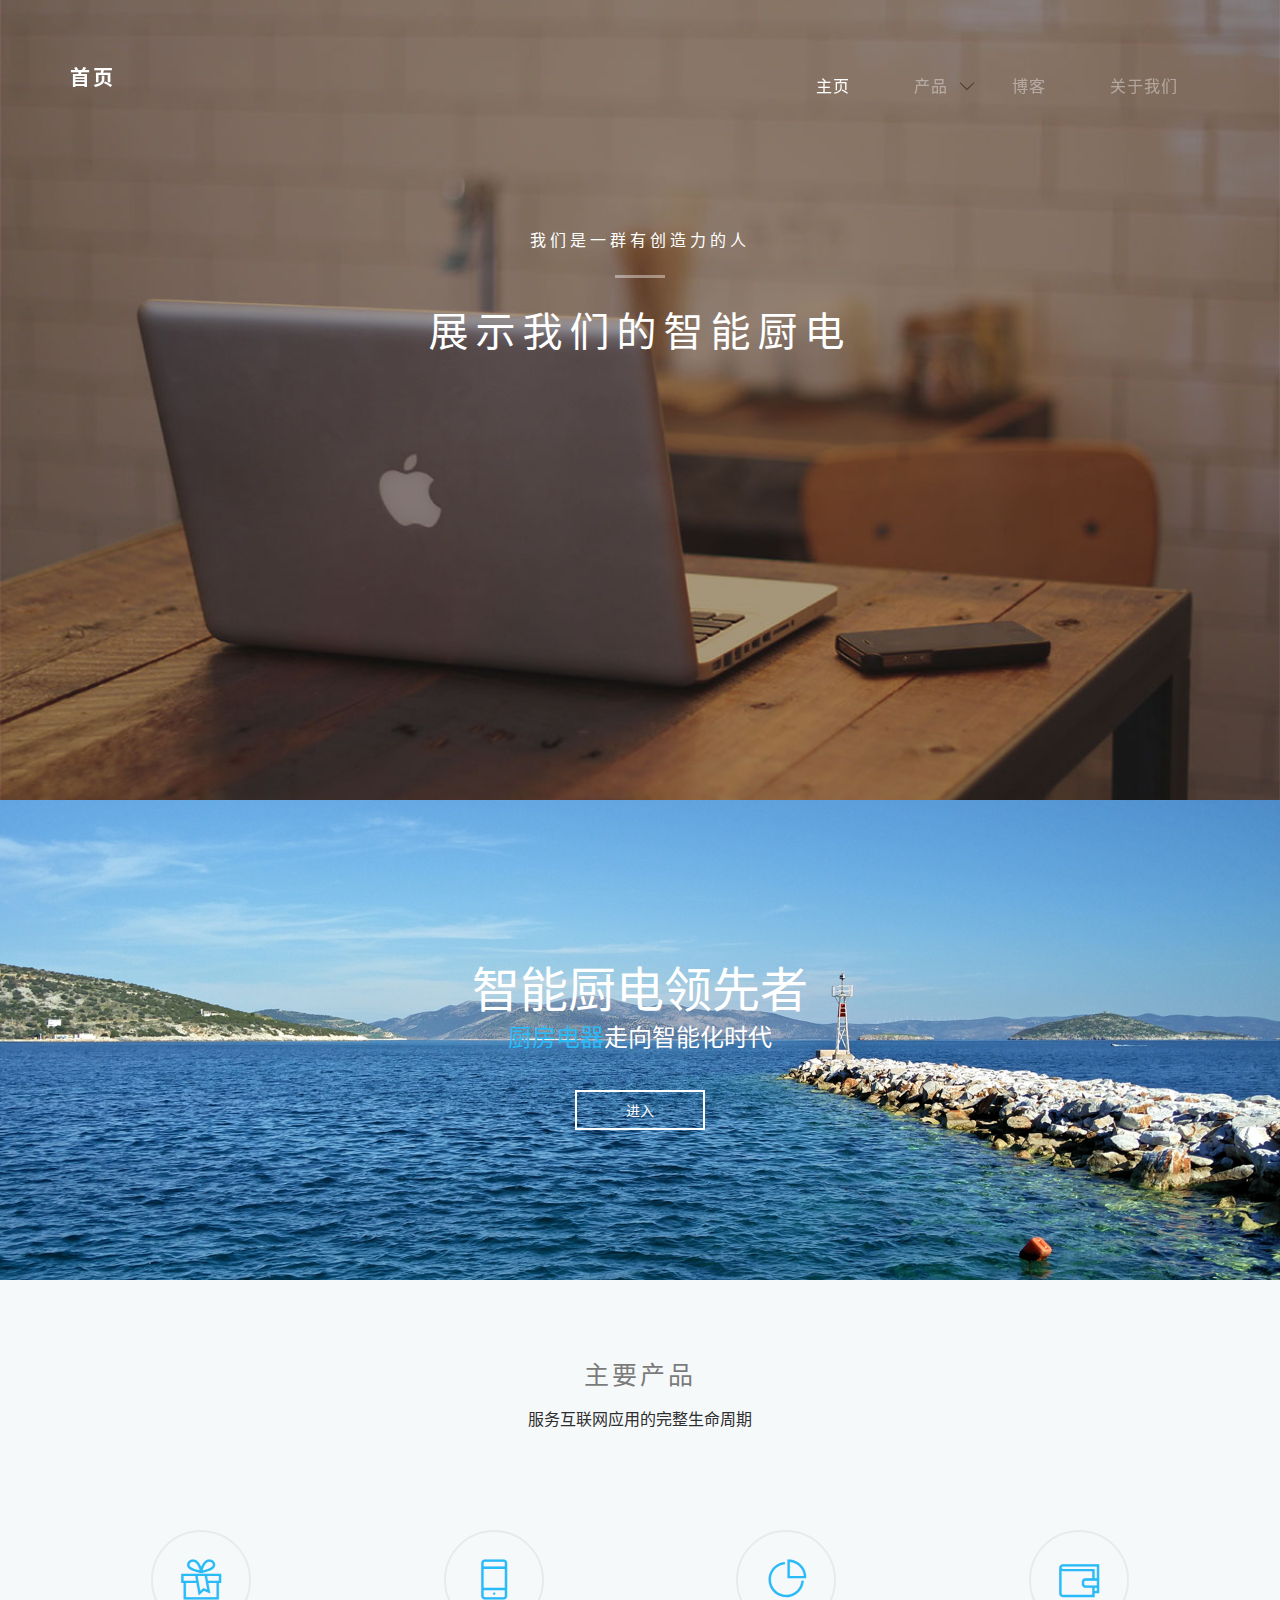
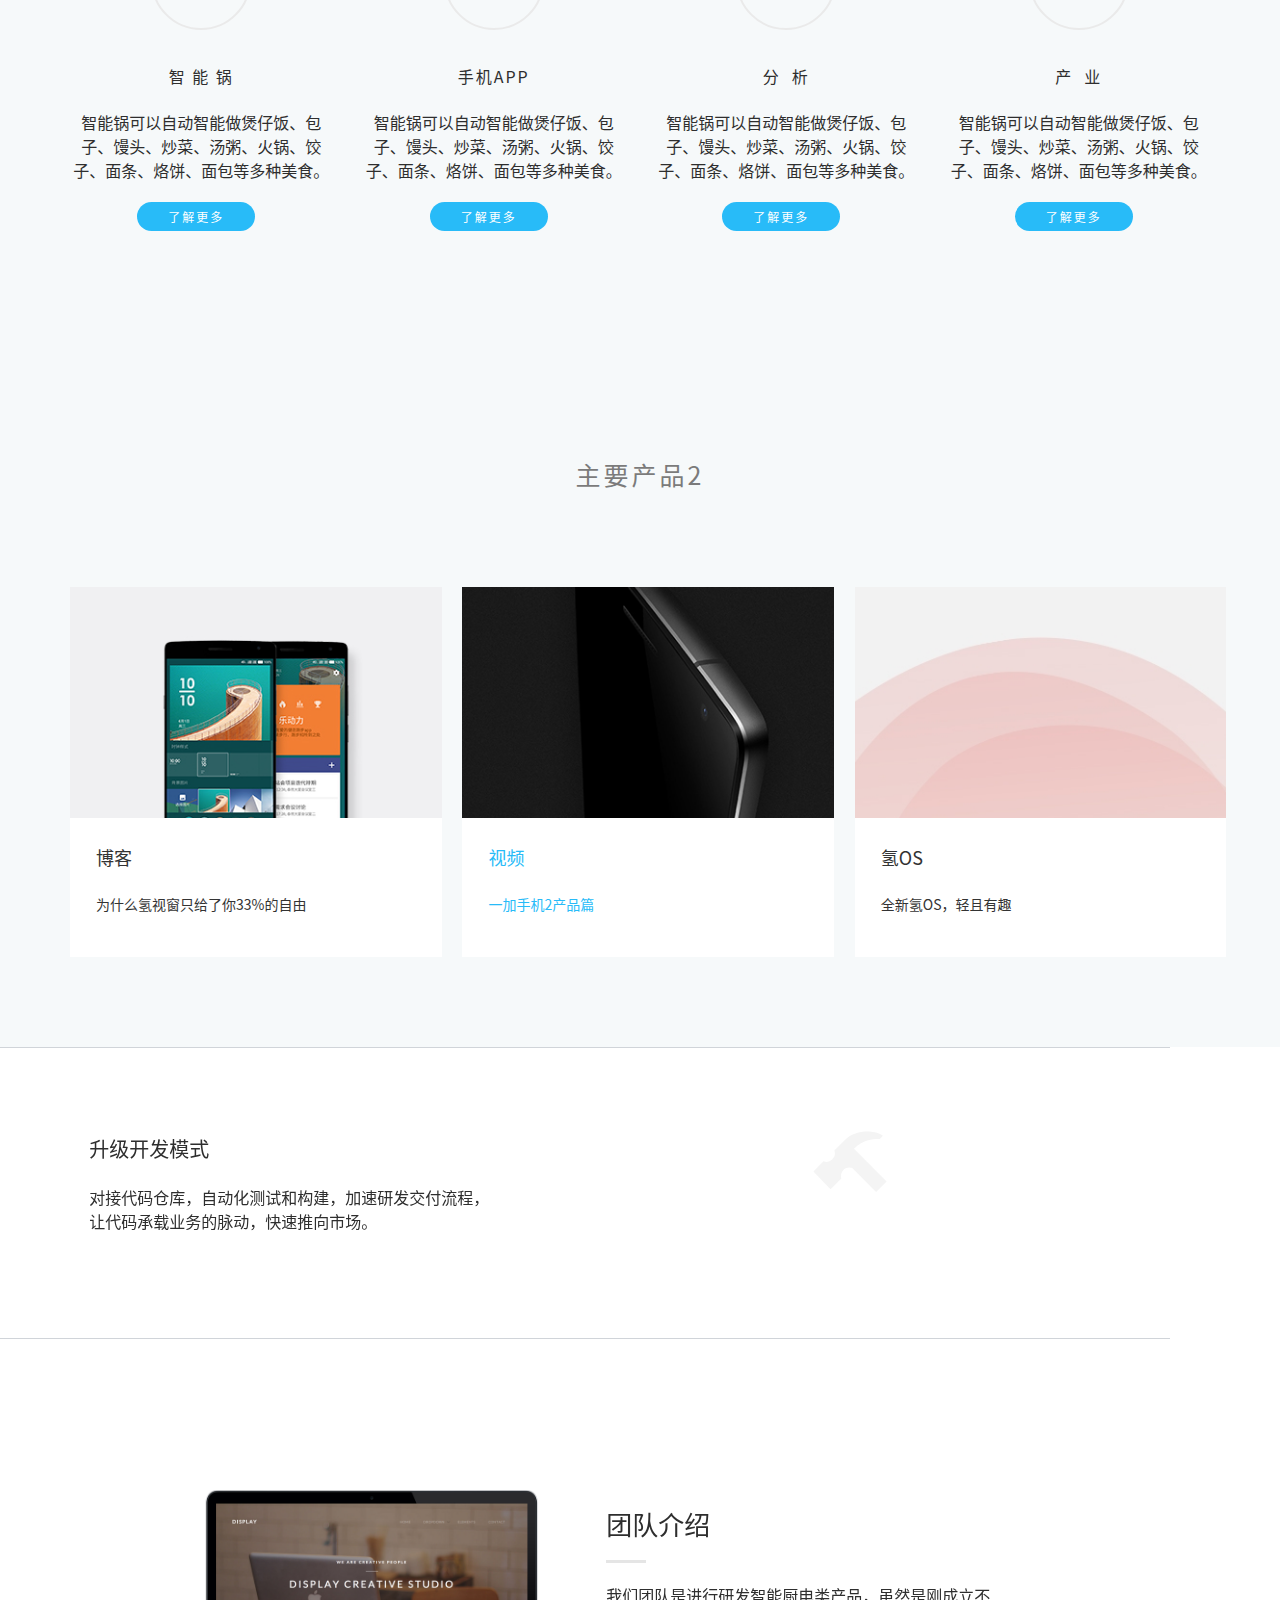
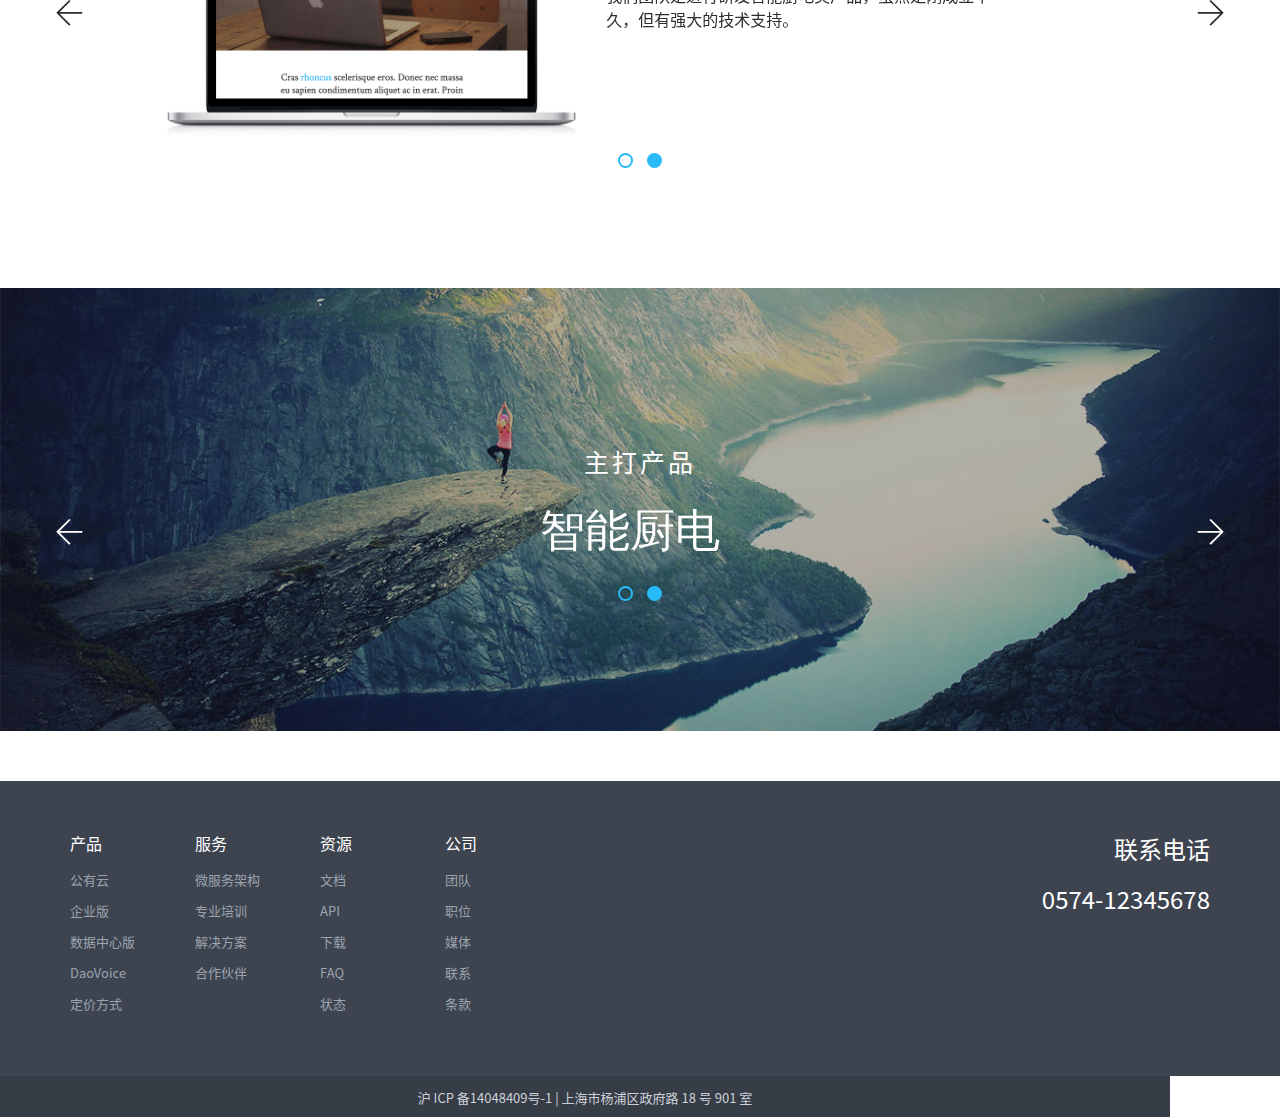
==== index.html @ 8dba7cd0 "add" ====
<!DOCTYPE html>
<!--[if lt IE 7]>      <html class="no-js lt-ie9 lt-ie8 lt-ie7"> <![endif]-->
<!--[if IE 7]>         <html class="no-js lt-ie9 lt-ie8"> <![endif]-->
<!--[if IE 8]>         <html class="no-js lt-ie9"> <![endif]-->
<!--[if gt IE 8]><!--> <html class="no-js"> <!--<![endif]-->
	<head>
	<meta charset="utf-8">
	<meta http-equiv="X-UA-Compatible" content="IE=edge">
	<title>爱妻智能科技</title>
	<meta name="viewport" content="width=device-width, initial-scale=1">
	<meta name="description" content="Free HTML5 Template by FREEHTML5.CO" />
  	<meta name="keywords" content="free html5, free template, free bootstrap, html5, css3, mobile first, responsive" />
  	<meta name="author" content="FREEHTML5.CO" />

  	<!-- Facebook and Twitter integration -->
	<meta property="og:title" content=""/>
	<meta property="og:image" content=""/>
	<meta property="og:url" content=""/>
	<meta property="og:site_name" content=""/>
	<meta property="og:description" content=""/>
	<meta name="twitter:title" content="" />
	<meta name="twitter:image" content="" />
	<meta name="twitter:url" content="" />
	<meta name="twitter:card" content="" />

  	<!-- Place favicon.ico and apple-touch-icon.png in the root directory -->
  	<link rel="shortcut icon" href="favicon.ico">

  	<!-- Google Webfont -->
	<link href='http://fonts.useso.com/css?family=Lato:300,400|Crimson+Text' rel='stylesheet' type='text/css'>
	<!-- Themify Icons -->
	<link rel="stylesheet" href="css/themify-icons.css">
	<!-- Bootstrap -->
	<link rel="stylesheet" href="css/bootstrap.css">
	<!-- Owl Carousel -->
	<link rel="stylesheet" href="css/owl.carousel.min.css">
	<link rel="stylesheet" href="css/owl.theme.default.min.css">
	<!-- Magnific Popup -->
	<link rel="stylesheet" href="css/magnific-popup.css">
	<!-- Superfish -->
	<link rel="stylesheet" href="css/superfish.css">
	<!-- Easy Responsive Tabs -->
	<link rel="stylesheet" href="css/easy-responsive-tabs.css">
	<!-- Theme Style -->
	<link rel="stylesheet" href="css/style.css">
	<!-- add by yxj -->
	<link rel="stylesheet" href="css/main.css">
	<!-- add by yxj -->
	<link rel="stylesheet" href="css/count.css">
	<!-- FOR IE9 below -->
	<!--[if lt IE 9]>
	<script src="js/modernizr-2.6.2.min.js"></script>
	<script src="js/respond.min.js"></script>
	<![endif]-->

	</head>
	<body>

			<!-- START #fh5co-header -->
			<header id="fh5co-header-section" role="header" class="" >
				<div class="container">

					<!-- START #fh5co-logo -->
					<h1 id="fh5co-logo" class="pull-left"><a href="index.html">首页</a></h1>

					<!-- START #fh5co-menu-wrap -->
					<nav id="fh5co-menu-wrap" role="navigation">
						<ul class="sf-menu" id="fh5co-primary-menu">
							<li class="active">
								<a href="index.html">主页</a>
							</li>
							<li>
								<a href="#" class="fh5co-sub-ddown">产品</a>
								 <ul class="fh5co-sub-menu">
								 	<li><a href="left-sidebar.html">智能锅-1</a></li>
								 	<li><a href="right-sidebar.html">智能锅-2</a></li>
									<li><a href="#">智能锅-3</a></li>
									<li>
										<a href="#" class="fh5co-sub-ddown">智能锅-4</a>
										<ul class="fh5co-sub-menu">
											<li><a href="#">智能锅-4-1</a></li>
											<li><a href="#">智能锅-4-2</a></li>
											<li><a href="#">智能锅-4-3</a></li>
											<li><a href="#">智能锅-4-4</a></li>
										</ul>
									</li>
									<li><a href="#">智能锅-5</a></li>
								</ul>
							</li>
							<li><a href="http:localhost/wordpress4">博客</a></li>
							<li><a href="contact.html">关于我们</a></li>
						</ul>
					</nav>

				</div>
			</header>

			<!-- START #fh5co-hero -->
			<aside id="fh5co-hero" style="background-image: url(images/hero4.jpg);">

				<div class="container">
					<div class="row">
						<div class="col-md-8 col-md-offset-2">
							<div class="fh5co-hero-wrap">
								<div class="fh5co-hero-intro" style="opacity: 1;">
										<h2>我们是一群有创造力的人<span></span></h2>
										<h1>展示我们的智能厨电</h1>
								</div>
							</div>
						</div>
					</div>
				</div>
			</aside>
	<div id="fh5co-main">
           <!-- <div class="copyrights">Collect from <a href="http://www.cssmoban.com/" >手机网站模板</a></div> -->
					 <div id="op-content">
					 <section  class="odop">
						 	<div class="img-box">
									<img style="width:100%;" src="images/yiriyitu-large.jpg">
										<div class="odop-text container row" style="color:#fff">
												<div class="h3 ">智能厨电领先者</div>
													<div class="" >
													<div class="h4"><a href="#"> 厨房电器</a>走向智能化时代</div>
											</div>
														<button class="opod-btn" onclick=" _opq.push(['trackEvent','op_index6','挑战一加签约摄影师']); location.href='#'" track-key="09485b01ebb9bf04208b70fcad1bf963" et-attached="1">进入</button>
										</div>
									</div>
							</section>
							</div>
		<!--	<div class="fh5co-spacer fh5co-spacer-lg "></div>-->




				<section id="fh5co-feature">
					<div class="container">
						<!-- FEATURE -->
						<div class="row fh5co-feature-2">

							<h2 class="fh5co-uppercase-heading-sm text-center">主要产品</h2>
							<p class="section-sub-heading text-center">服务互联网应用的完整生命周期</p>
							<div class="fh5co-spacer fh5co-spacer-md"></div>


							<div class="col-md-3 col-sm-6 fh5co-feature-item">
								<span class="fh5co-feature-icon fh5co-circle"><i class="ti-gift"></i></span>
								<h3 class="text-center fh5co-feature-title h4 text-uppercase">智 能 锅</h3>
								<p class="text-center fh5co-feature-description">智能锅可以自动智能做煲仔饭、包子、馒头、炒菜、汤粥、火锅、饺子、面条、烙饼、面包等多种美食。	 </p>
								<p class="text-center"><a href="#" class="btn btn-primary btn-sm">了解更多</a></p>
							</div>
							<div class="col-md-3 col-sm-6 fh5co-feature-item">
								<span class="fh5co-feature-icon fh5co-circle"><i class="ti-mobile"></i></span>
								<h3 class="text-center fh5co-feature-title h4 text-uppercase">手机APP</h3>
								<p class="text-center fh5co-feature-description">智能锅可以自动智能做煲仔饭、包子、馒头、炒菜、汤粥、火锅、饺子、面条、烙饼、面包等多种美食。</p>
								<p class="text-center"><a href="#" class="btn btn-primary btn-sm">了解更多</a></p>
							</div>

							<div class="clearfix visible-sm-block"></div>

							<div class="col-md-3 col-sm-6 fh5co-feature-item">
								<span class="fh5co-feature-icon fh5co-circle"><i class="ti-pie-chart"></i></span>
								<h3 class="text-center fh5co-feature-title h4 text-uppercase">分&nbsp&nbsp析</h3>
								<p class="text-center fh5co-feature-description">智能锅可以自动智能做煲仔饭、包子、馒头、炒菜、汤粥、火锅、饺子、面条、烙饼、面包等多种美食。</p>
								<p class="text-center"><a href="#" class="btn btn-primary btn-sm">了解更多</a></p>
							</div>
							<div class="col-md-3 col-sm-6 fh5co-feature-item">
								<span class="fh5co-feature-icon fh5co-circle"><i class="ti-wallet"></i></span>
								<h3 class="text-center fh5co-feature-title h4 text-uppercase">产&nbsp&nbsp业</h3>
								<p class="text-center fh5co-feature-description">智能锅可以自动智能做煲仔饭、包子、馒头、炒菜、汤粥、火锅、饺子、面条、烙饼、面包等多种美食。</p>
								<p class="text-center"><a href="#" class="btn btn-primary btn-sm">了解更多</a></p>
							</div>

							<!-- <div class="fh5co-spacer fh5co-spacer-md"></div> -->

						</div>
					</div>
				</section>


				<section id="fh5co-feature" class="bottom-promos">
					<div class="container">
						<!-- FEATURE -->
						<div class="row fh5co-feature-2 ">

							<h2 class="fh5co-uppercase-heading-sm text-center">主要产品2</h2>
							<div class="fh5co-spacer fh5co-spacer-md"></div>
							<div class="inner">
							<ul class="clearfix">
								<li>
									<a onclick=" _opq.push(['trackEvent','op_index7','博客'])" href="#" track-key="bfd6895d8b4ec56cf82879f253fec30c" et-attached="1">
										<img src="images/boke.jpg">
										<div class="tit-desc-panel">
											<h4>博客</h4>
											<p>为什么氢视窗只给了你33%的自由</p>
										</div>
									</a>
								</li>
								<li>
									<a onclick=" _opq.push(['trackEvent','op_index8','视频'])" href="#" track-key="503097d4ebe554f8e7034172d6f4c361" et-attached="1">
										<img src="images/tvpc.jpg">
											<div class="tit-desc-panel">
											<h4>视频</h4>
											<p>一加手机2产品篇</p>
									</a>
								</li>
								<li>
									<a onclick=" _opq.push(['trackEvent','op_index9','氢OS'])" href="#" track-key="90b6a978dd07d5cf64e9eebab6f649a5" et-attached="1">
										<img src="images/h2ospc.jpg">
											<div class="tit-desc-panel">
											<h4>氢OS</h4>
											<p>全新氢OS，轻且有趣</p>
										</div>
									</a>
								</li>
							</ul>
							<!-- <div class="fh5co-spacer fh5co-spacer-md"></div> -->

						</div>
					</div>
				</section>
				<!-- 左右对称 -->
				<section class="section-center workflow">
					<div class="section-inner">
						<div class="container1">
							<div class="row1">
								<div class="col-xs-12 col-sm-6-1 col-sm-push-6 v-align">
									<div class="centered">
										<div class="centered-inner">
											<span class="section-half-icon">
												<svg viewBox="0 0 560 330" xmlns="http://www.w3.org/2000/svg">
													<title>home-img-06</title>
													<g>
														<rect style="isolation:isolate" opacity="0.01" fill="#f2f2f2" height="8" width="8">
															<rect style="isolation:isolate" opacity="0.01" fill="#f2f2f2" height="8" width="8" y="322" x="552">
																<rect style="isolation:isolate" opacity="0.01" fill="#f2f2f2" height="8" width="8" y="322">
																	<rect style="isolation:isolate" opacity="0.01" fill="#f2f2f2" height="8" width="8" x="552">
																	</g>
																	<path fill="#f4f4f4" d="M221.992,119.627l48.21,48.21,20.981-20.981L225.86,81.533c22.872-22.872,51.1-19.282,51.1-19.282l6.749-6.749c-8.224-8.224-49.952-17.536-76.406,8.918L186.76,84.96a17.015,17.015,0,0,1-21.768,21.768l-20.118,20.118L179.1,162.519l21.563-21.563a17.062,17.062,0,0,1,16.3-22.09,30.841,30.841,0,0,1,5.032.762h0Z">
																	<path fill="#f4f4f4" d="M343.823,186.862l68.64,68.64a21.27,21.27,0,0,1,0,30.077l-3.582,3.582a21.27,21.27,0,0,1-30.08,0l-68.638-68.638h0l33.662-33.662h0Z">
																	<path stroke-width="4" stroke-linejoin="round" stroke="#414751" fill="none" d="M203.992,118.627l48.21,48.21,20.981-20.981L207.86,80.533c22.872-22.872,51.1-19.282,51.1-19.282l6.749-6.749c-8.224-8.224-49.952-17.536-76.406,8.918L168.76,83.96a17.015,17.015,0,0,1-21.768,21.768l-20.118,20.118L161.1,161.519l21.563-21.563a17.062,17.062,0,0,1,16.3-22.09,30.841,30.841,0,0,1,5.032.762h0Z">
																	<path style="isolation:isolate" opacity="0.8" fill="#91d6e8" d="M426.069,88.991L406.81,108.25a23.456,23.456,0,0,1-33.075,0h0a23.456,23.456,0,0,1,0-33.075L389.607,59.3l2.865-2.865a46.948,46.948,0,0,0-57.311,55.943L189.684,257.858a24.41,24.41,0,1,0,34.368,34.4L368.94,147.367A46.955,46.955,0,0,0,426.069,88.991Z">
																	<path stroke-width="4" stroke-linejoin="round" stroke="#414751" fill="none" d="M418.151,80.084L398.892,99.343a23.456,23.456,0,0,1-33.075,0h0a23.456,23.456,0,0,1,0-33.075L381.689,50.4l2.865-2.865a46.948,46.948,0,0,0-57.311,55.943L181.767,248.951a24.41,24.41,0,1,0,34.368,34.4L361.023,138.46A46.955,46.955,0,0,0,418.151,80.084Z">
																	<path stroke-width="4" stroke-linejoin="round" stroke="#414751" fill="none" d="M325.823,185.862l68.64,68.64a21.27,21.27,0,0,1,0,30.077l-3.582,3.582a21.27,21.27,0,0,1-30.08,0l-68.638-68.638h0l33.662-33.662h0Z">
																	<rect stroke-width="4" stroke-miterlimit="10" stroke="#91d6e8" fill="none" height="20" width="20" y="26" x="103">
																	<rect fill="#f4f4f4" height="50" width="50" y="143" x="14">
																	<rect stroke-width="4" stroke-linejoin="round" stroke="#f4f4f4" fill="none" height="23" width="23" y="239" x="480">
																	<polygon stroke-width="4" stroke-miterlimit="10" stroke="#91d6e8" fill="none" points="534 170 511 170 522.5 151 534 170">
																	<circle stroke-width="4" stroke-linejoin="round" stroke="#f4f4f4" fill="none" r="11.5" cy="93.5" cx="473.5">
																	<circle stroke-width="4" stroke-linejoin="round" stroke-linecap="round" stroke="#7ee279" fill="none" r="7" cy="244" cx="112">
																	<line stroke-width="4" stroke-linejoin="round" stroke="#414751" fill="none" y2="113.19" x2="338.812" y1="104.226" x1="347.775">
																	<line stroke-width="4" stroke-linejoin="round" stroke="#414751" fill="none" y2="120.266" x2="345.888" y1="111.302" x1="354.851">
																	<line stroke-width="4" stroke-linejoin="round" stroke="#414751" fill="none" y2="127.371" x2="352.994" y1="118.408" x1="361.957">
																</svg>
														</span>
												</div>
										</div>
						 	</div>
							<div class="col-xs-12 col-sm-6-1 col-sm-pull-6 v-align">
								<div class="context text-left">
									<h3>升级开发模式</h3>
									<p>对接代码仓库，自动化测试和构建，加速研发交付流程，让代码承载业务的脉动，快速推向市场。</p>
								</div>
							</div>








							</div>
						</div>
					</div>
				</section>
	<div class="fh5co-spacer fh5co-spacer-xlg"></div>
				<section id="fh5co-feature-slider">
					<div class="container">
						<div class="row">


							<div class="col-md-12">


								<div class="owl-carousel-fullwidth owl-carousel-2">
									<div class="item">
										<!-- <div class="container"> -->
											<div class="row">
												<div class="col-md-9 col-md-offset-1 col-sm-9 col-sm-offset-1">
													<div class="row">
														<div class="col-md-6 col-sm-6 col-xs-6 col-xxs-12 fh5co-item-slide-img">
															<img src="images/macbook_1.png" alt="Images" class="img-responsive">
														</div>
														<div class="col-md-6 col-sm-6 col-xs-6 col-xxs-12 fh5co-item-slide-text">
															<h2>团队介绍 <span class="fh5co-border"></span></h2>
															<p>我们团队是进行研发智能厨电类产品，虽然是刚成立不久，但有强大的技术支持。</p>
														</div>
													</div>
												</div>
											</div>
										<!-- </div> -->
									</div>
									<!-- END .item -->

									<div class="item">
										<div class="row">
											<div class="col-md-9 col-md-offset-1 col-sm-9 col-sm-offset-1">
												<div class="row">
													<div class="col-md-6 col-sm-6 col-xs-6 col-xxs-12 fh5co-item-slide-img">
														<img src="images/macbook_1.png" alt="Images" class="img-responsive">
													</div>
													<div class="col-md-6 col-sm-6 col-xs-6 col-xxs-12 fh5co-item-slide-text">
														<h2>职位结构<span class="fh5co-border"></span></h2>
														<p>我们团队是进行研发智能厨电类产品，虽然是刚成立不久，但有强大的技术支持。</p>
													</div>
												</div>
											</div>
										</div>
									</div>
									<!-- END .item -->
								</div>

							</div>


						</div>
					</div>
				</section>

				<div class="fh5co-spacer fh5co-spacer-xlg"></div>

				<section id="fh5co-testimonial">
					<div class="container">
						<div class="row">
							<div class="col-md-12 text-center">
								<h2 class="fh5co-uppercase-heading-sm">主打产品</h2>
								<div class="owl-carousel-fullwidth fh5co-light-arrow owl-carousel-2">
									<div class="item">
										<blockquote>
											<p class="fh5co-serif">智能厨电</p>
											<!-- <p class="fh5co-testimonial-author"><cite>&mdash; Steve Jobs</cite></p> -->
										</blockquote>
									</div>
									<!-- END .item -->
									<div class="item">

										<blockquote>
											<p class="fh5co-serif">智能厨电</p>
											<!--<p class="fh5co-testimonial-author"><cite>&mdash; Steve Jobs</cite></p>-->
										</blockquote>
									</div>
									<!-- END .item -->
								</div>
							</div>
						</div>
					</div>
				</section>
<!-- add by yxj -->
	<div class="fh5co-spacer fh5co-spacer-xlg-ying"></div>

	<section class="footer1">
		<div class="container">
			<div class="row1">
				<div class="col-xs-12 col-sm-2">
					<div class="list-header">
						<a class="collapsed" data-toggle="collapse" href="#footer1-links-products">产品</a>
					</div>
					<ul id="footer1-links-products" class="list-links collapse">
						<li>
							<a href="/cloud/overview.html">公有云</a>
						</li>
						<li>
							<a href="/enterprise/dce.html">企业版</a>
						</li>
						<li>
							<a href="/datacenter/index.html">数据中心版</a>
						</li>
						<li>
							<a href="/cloud/voice.html">DaoVoice</a>

						<li>
						<a href="/pricing.html">定价方式</a>
						</li>
					</ul>
				</div>
				<div class="col-xs-12 col-sm-2">
					<div class="list-header">
						<a class="collapsed" data-toggle="collapse" href="#footer1-links-others">服务</a>
					</div>
					<ul id="footer1-links-others" class="list-links collapse">
						<li>
							<a href="/microservices.html">微服务架构</a>
						</li>
						<li>
							<a href="/training.html">专业培训</a>
						</li>
						<li>
							<a href="/solution.html">解决方案</a>
						</li>
						<li>
							<a href="/partners.html">合作伙伴</a>
						</li>
					</ul>
				</div>
				<div class="col-xs-12 col-sm-2">
					<div class="list-header">
						<a class="collapsed" data-toggle="collapse" href="#footer1-links-resources">资源</a>
					</div>
					<ul id="footer1-links-resources" class="list-links collapse">
						<li>
							<a href="http://docs.daocloud.io/">文档</a>
						</li>
						<li>
							<a href="http://docs.daocloud.io/api/">API</a>
						</li>
						<li>
							<a href="http://get.daocloud.io/">下载</a>
						</li>
						<li>
							<a href="http://docs.daocloud.io/faq">FAQ</a>
						</li>
						<li>
							<a href="http://status.daocloud.io/">状态</a>
						</li>
					</ul>
				</div>
				<div class="col-xs-12 col-sm-2">
					<div class="list-header">
						<a class="collapsed" data-toggle="collapse" href="#footer1-links-company">公司</a>
					</div>
					<ul id="footer1-links-company" class="list-links collapse">
						<li>
							<a href="/team.html">团队</a>
						</li>
						<li>
							<a href="/jobs.html">职位</a>
						</li>
						<li>
							<a href="/media.html">媒体</a>
						</li>
						<li>
							<a href="/contact.html">联系</a>
						</li>
						<li>
							<a href="https://account.daocloud.io/term">条款</a>
						</li>
					</ul>
				</div>
				<div class="col-xs-12 col-sm-4">
					<div class="mailing-list-form">
						<form id="mc-embedded-subscribe-form" class="validate" novalidate="" target="_blank" name="mc-embedded-subscribe-form" method="post" action="//daocloud.us10.list-manage.com/subscribe/post?u=68dc27c820189c135aa385c92&id=69f16760b3">
							<div class="input-text">联系电话</div>
							<div class="input-text">0574-12345678</div>
							<div aria-hidden="true" style="position:absolute;left:-5000px">
								<input type="text" value="" tabindex="-1" name="b_68dc27c820189c135aa385c92_22be61cd23">
							</div>
						</form>
					</div>
					<div class="social-media">

													</div>
												</div>
											</div>
										</div>
									</section>
			<!-- 公司的备案号 -->
			<section class="section-center footer1 alt hidden-xs">
				<div class="container footer1-copyright">
					<div class="row1">

							<span class="hidden-xs">
								<span style="vertical-align:middle">沪 ICP 备14048409号-1 | 上海市杨浦区政府路 18 号 901 室</span>
								<span style="display:none">
									<a href="/en/">
										<span class="icon">
											<svg viewBox="0 0 32 32">
												<title>globe</title>
												<path d="M24.965,24.965a12.49,12.49,0,0,0,3.344-5.835l-1.352-.142a5.911,5.911,0,0,1-1.637-3.2q-0.071-.64-0.071-1.992a11.257,11.257,0,0,0-.142-2.063,5.553,5.553,0,0,0-.961-1.779,9.973,9.973,0,0,1-.961-1.494q-0.213-.5-0.676-1.494T21.763,5.469a0.816,0.816,0,0,1,.249.071,0.764,0.764,0,0,1,.249.142,6,6,0,0,1,1-.142A11.844,11.844,0,0,0,17.85,3.477V4.046l0.285,0.64-1,.925L16.5,5.4l-0.712-.712-0.712-.854-1-.356a13.264,13.264,0,0,0-3.2.925V4.9a2.754,2.754,0,0,1,.783-0.285,4.411,4.411,0,0,0,.854-0.285,2.681,2.681,0,0,1,1.138...565,6.478,6.478,0,0,1-1-.712q-0.5-.427-1.1-0.925T9.312,17a4.214,4.214,0,0,1-1.423-1.352q-0.64-1.85-.712-1.992A4.484,4.484,0,0,1,6.394,11.7a6.735,6.735,0,0,1,.071-2.17q0-.5-0.142-1.779A12.1,12.1,0,0,0,3.335,16a12.21,12.21,0,0,0,3.7,8.965A12.48,12.48,0,0,0,14.435,28.594ZM16,1.2A14.256,14.256,0,0,1,26.46,5.54,14.256,14.256,0,0,1,30.8,16a14.256,14.256,0,0,1-4.34,10.46A14.256,14.256,0,0,1,16,30.8,14.256,14.256,0,0,1,5.54,26.46,14.256,14.256,0,0,1,1.2,16,14.256,14.256,0,0,1,5.54,5.54,14.256,14.256,0,0,1,16,1.2Z">
												</svg>
											</span>
											<span>Switch to English</span>
										</a>
									</span>
								</span>

								</div>
								</div>
							</section>


			</div>


		<!-- jQuery -->
		<script src="js/jquery-1.10.2.min.js"></script>
		<!-- jQuery Easing -->
		<script src="js/jquery.easing.1.3.js"></script>
		<!-- Bootstrap -->
		<script src="js/bootstrap.js"></script>
		<!-- Owl carousel -->
		<script src="js/owl.carousel.min.js"></script>
		<!-- Magnific Popup -->
		<script src="js/jquery.magnific-popup.min.js"></script>
		<!-- Superfish -->
		<script src="js/hoverIntent.js"></script>
		<script src="js/superfish.js"></script>
		<!-- Easy Responsive Tabs -->
		<script src="js/easyResponsiveTabs.js"></script>
		<!-- FastClick for Mobile/Tablets -->
		<script src="js/fastclick.js"></script>
		<!-- Main JS -->
		<script src="js/main.js"></script>

	</body>
</html>
---- css/themify-icons.css ----
@font-face {
	font-family: 'themify';
	src:url('../fonts/themify/themify.eot?-fvbane');
	src:url('../fonts/themify/themify.eot?#iefix-fvbane') format('embedded-opentype'),
		url('../fonts/themify/themify.woff?-fvbane') format('woff'),
		url('../fonts/themify/themify.ttf?-fvbane') format('truetype'),
		url('../fonts/themify/themify.svg?-fvbane#themify') format('svg');
	font-weight: normal;
	font-style: normal;
}

[class^="ti-"], [class*=" ti-"] {
	font-family: 'themify';
	speak: none;
	font-style: normal;
	font-weight: normal;
	font-variant: normal;
	text-transform: none;
	line-height: 1;

	/* Better Font Rendering =========== */
	-webkit-font-smoothing: antialiased;
	-moz-osx-font-smoothing: grayscale;
}

.ti-wand:before {
	content: "\e600";
}
.ti-volume:before {
	content: "\e601";
}
.ti-user:before {
	content: "\e602";
}
.ti-unlock:before {
	content: "\e603";
}
.ti-unlink:before {
	content: "\e604";
}
.ti-trash:before {
	content: "\e605";
}
.ti-thought:before {
	content: "\e606";
}
.ti-target:before {
	content: "\e607";
}
.ti-tag:before {
	content: "\e608";
}
.ti-tablet:before {
	content: "\e609";
}
.ti-star:before {
	content: "\e60a";
}
.ti-spray:before {
	content: "\e60b";
}
.ti-signal:before {
	content: "\e60c";
}
.ti-shopping-cart:before {
	content: "\e60d";
}
.ti-shopping-cart-full:before {
	content: "\e60e";
}
.ti-settings:before {
	content: "\e60f";
}
.ti-search:before {
	content: "\e610";
}
.ti-zoom-in:before {
	content: "\e611";
}
.ti-zoom-out:before {
	content: "\e612";
}
.ti-cut:before {
	content: "\e613";
}
.ti-ruler:before {
	content: "\e614";
}
.ti-ruler-pencil:before {
	content: "\e615";
}
.ti-ruler-alt:before {
	content: "\e616";
}
.ti-bookmark:before {
	content: "\e617";
}
.ti-bookmark-alt:before {
	content: "\e618";
}
.ti-reload:before {
	content: "\e619";
}
.ti-plus:before {
	content: "\e61a";
}
.ti-pin:before {
	content: "\e61b";
}
.ti-pencil:before {
	content: "\e61c";
}
.ti-pencil-alt:before {
	content: "\e61d";
}
.ti-paint-roller:before {
	content: "\e61e";
}
.ti-paint-bucket:before {
	content: "\e61f";
}
.ti-na:before {
	content: "\e620";
}
.ti-mobile:before {
	content: "\e621";
}
.ti-minus:before {
	content: "\e622";
}
.ti-medall:before {
	content: "\e623";
}
.ti-medall-alt:before {
	content: "\e624";
}
.ti-marker:before {
	content: "\e625";
}
.ti-marker-alt:before {
	content: "\e626";
}
.ti-arrow-up:before {
	content: "\e627";
}
.ti-arrow-right:before {
	content: "\e628";
}
.ti-arrow-left:before {
	content: "\e629";
}
.ti-arrow-down:before {
	content: "\e62a";
}
.ti-lock:before {
	content: "\e62b";
}
.ti-location-arrow:before {
	content: "\e62c";
}
.ti-link:before {
	content: "\e62d";
}
.ti-layout:before {
	content: "\e62e";
}
.ti-layers:before {
	content: "\e62f";
}
.ti-layers-alt:before {
	content: "\e630";
}
.ti-key:before {
	content: "\e631";
}
.ti-import:before {
	content: "\e632";
}
.ti-image:before {
	content: "\e633";
}
.ti-heart:before {
	content: "\e634";
}
.ti-heart-broken:before {
	content: "\e635";
}
.ti-hand-stop:before {
	content: "\e636";
}
.ti-hand-open:before {
	content: "\e637";
}
.ti-hand-drag:before {
	content: "\e638";
}
.ti-folder:before {
	content: "\e639";
}
.ti-flag:before {
	content: "\e63a";
}
.ti-flag-alt:before {
	content: "\e63b";
}
.ti-flag-alt-2:before {
	content: "\e63c";
}
.ti-eye:before {
	content: "\e63d";
}
.ti-export:before {
	content: "\e63e";
}
.ti-exchange-vertical:before {
	content: "\e63f";
}
.ti-desktop:before {
	content: "\e640";
}
.ti-cup:before {
	content: "\e641";
}
.ti-crown:before {
	content: "\e642";
}
.ti-comments:before {
	content: "\e643";
}
.ti-comment:before {
	content: "\e644";
}
.ti-comment-alt:before {
	content: "\e645";
}
.ti-close:before {
	content: "\e646";
}
.ti-clip:before {
	content: "\e647";
}
.ti-angle-up:before {
	content: "\e648";
}
.ti-angle-right:before {
	content: "\e649";
}
.ti-angle-left:before {
	content: "\e64a";
}
.ti-angle-down:before {
	content: "\e64b";
}
.ti-check:before {
	content: "\e64c";
}
.ti-check-box:before {
	content: "\e64d";
}
.ti-camera:before {
	content: "\e64e";
}
.ti-announcement:before {
	content: "\e64f";
}
.ti-brush:before {
	content: "\e650";
}
.ti-briefcase:before {
	content: "\e651";
}
.ti-bolt:before {
	content: "\e652";
}
.ti-bolt-alt:before {
	content: "\e653";
}
.ti-blackboard:before {
	content: "\e654";
}
.ti-bag:before {
	content: "\e655";
}
.ti-move:before {
	content: "\e656";
}
.ti-arrows-vertical:before {
	content: "\e657";
}
.ti-arrows-horizontal:before {
	content: "\e658";
}
.ti-fullscreen:before {
	content: "\e659";
}
.ti-arrow-top-right:before {
	content: "\e65a";
}
.ti-arrow-top-left:before {
	content: "\e65b";
}
.ti-arrow-circle-up:before {
	content: "\e65c";
}
.ti-arrow-circle-right:before {
	content: "\e65d";
}
.ti-arrow-circle-left:before {
	content: "\e65e";
}
.ti-arrow-circle-down:before {
	content: "\e65f";
}
.ti-angle-double-up:before {
	content: "\e660";
}
.ti-angle-double-right:before {
	content: "\e661";
}
.ti-angle-double-left:before {
	content: "\e662";
}
.ti-angle-double-down:before {
	content: "\e663";
}
.ti-zip:before {
	content: "\e664";
}
.ti-world:before {
	content: "\e665";
}
.ti-wheelchair:before {
	content: "\e666";
}
.ti-view-list:before {
	content: "\e667";
}
.ti-view-list-alt:before {
	content: "\e668";
}
.ti-view-grid:before {
	content: "\e669";
}
.ti-uppercase:before {
	content: "\e66a";
}
.ti-upload:before {
	content: "\e66b";
}
.ti-underline:before {
	content: "\e66c";
}
.ti-truck:before {
	content: "\e66d";
}
.ti-timer:before {
	content: "\e66e";
}
.ti-ticket:before {
	content: "\e66f";
}
.ti-thumb-up:before {
	content: "\e670";
}
.ti-thumb-down:before {
	content: "\e671";
}
.ti-text:before {
	content: "\e672";
}
.ti-stats-up:before {
	content: "\e673";
}
.ti-stats-down:before {
	content: "\e674";
}
.ti-split-v:before {
	content: "\e675";
}
.ti-split-h:before {
	content: "\e676";
}
.ti-smallcap:before {
	content: "\e677";
}
.ti-shine:before {
	content: "\e678";
}
.ti-shift-right:before {
	content: "\e679";
}
.ti-shift-left:before {
	content: "\e67a";
}
.ti-shield:before {
	content: "\e67b";
}
.ti-notepad:before {
	content: "\e67c";
}
.ti-server:before {
	content: "\e67d";
}
.ti-quote-right:before {
	content: "\e67e";
}
.ti-quote-left:before {
	content: "\e67f";
}
.ti-pulse:before {
	content: "\e680";
}
.ti-printer:before {
	content: "\e681";
}
.ti-power-off:before {
	content: "\e682";
}
.ti-plug:before {
	content: "\e683";
}
.ti-pie-chart:before {
	content: "\e684";
}
.ti-paragraph:before {
	content: "\e685";
}
.ti-panel:before {
	content: "\e686";
}
.ti-package:before {
	content: "\e687";
}
.ti-music:before {
	content: "\e688";
}
.ti-music-alt:before {
	content: "\e689";
}
.ti-mouse:before {
	content: "\e68a";
}
.ti-mouse-alt:before {
	content: "\e68b";
}
.ti-money:before {
	content: "\e68c";
}
.ti-microphone:before {
	content: "\e68d";
}
.ti-menu:before {
	content: "\e68e";
}
.ti-menu-alt:before {
	content: "\e68f";
}
.ti-map:before {
	content: "\e690";
}
.ti-map-alt:before {
	content: "\e691";
}
.ti-loop:before {
	content: "\e692";
}
.ti-location-pin:before {
	content: "\e693";
}
.ti-list:before {
	content: "\e694";
}
.ti-light-bulb:before {
	content: "\e695";
}
.ti-Italic:before {
	content: "\e696";
}
.ti-info:before {
	content: "\e697";
}
.ti-infinite:before {
	content: "\e698";
}
.ti-id-badge:before {
	content: "\e699";
}
.ti-hummer:before {
	content: "\e69a";
}
.ti-home:before {
	content: "\e69b";
}
.ti-help:before {
	content: "\e69c";
}
.ti-headphone:before {
	content: "\e69d";
}
.ti-harddrives:before {
	content: "\e69e";
}
.ti-harddrive:before {
	content: "\e69f";
}
.ti-gift:before {
	content: "\e6a0";
}
.ti-game:before {
	content: "\e6a1";
}
.ti-filter:before {
	content: "\e6a2";
}
.ti-files:before {
	content: "\e6a3";
}
.ti-file:before {
	content: "\e6a4";
}
.ti-eraser:before {
	content: "\e6a5";
}
.ti-envelope:before {
	content: "\e6a6";
}
.ti-download:before {
	content: "\e6a7";
}
.ti-direction:before {
	content: "\e6a8";
}
.ti-direction-alt:before {
	content: "\e6a9";
}
.ti-dashboard:before {
	content: "\e6aa";
}
.ti-control-stop:before {
	content: "\e6ab";
}
.ti-control-shuffle:before {
	content: "\e6ac";
}
.ti-control-play:before {
	content: "\e6ad";
}
.ti-control-pause:before {
	content: "\e6ae";
}
.ti-control-forward:before {
	content: "\e6af";
}
.ti-control-backward:before {
	content: "\e6b0";
}
.ti-cloud:before {
	content: "\e6b1";
}
.ti-cloud-up:before {
	content: "\e6b2";
}
.ti-cloud-down:before {
	content: "\e6b3";
}
.ti-clipboard:before {
	content: "\e6b4";
}
.ti-car:before {
	content: "\e6b5";
}
.ti-calendar:before {
	content: "\e6b6";
}
.ti-book:before {
	content: "\e6b7";
}
.ti-bell:before {
	content: "\e6b8";
}
.ti-basketball:before {
	content: "\e6b9";
}
.ti-bar-chart:before {
	content: "\e6ba";
}
.ti-bar-chart-alt:before {
	content: "\e6bb";
}
.ti-back-right:before {
	content: "\e6bc";
}
.ti-back-left:before {
	content: "\e6bd";
}
.ti-arrows-corner:before {
	content: "\e6be";
}
.ti-archive:before {
	content: "\e6bf";
}
.ti-anchor:before {
	content: "\e6c0";
}
.ti-align-right:before {
	content: "\e6c1";
}
.ti-align-left:before {
	content: "\e6c2";
}
.ti-align-justify:before {
	content: "\e6c3";
}
.ti-align-center:before {
	content: "\e6c4";
}
.ti-alert:before {
	content: "\e6c5";
}
.ti-alarm-clock:before {
	content: "\e6c6";
}
.ti-agenda:before {
	content: "\e6c7";
}
.ti-write:before {
	content: "\e6c8";
}
.ti-window:before {
	content: "\e6c9";
}
.ti-widgetized:before {
	content: "\e6ca";
}
.ti-widget:before {
	content: "\e6cb";
}
.ti-widget-alt:before {
	content: "\e6cc";
}
.ti-wallet:before {
	content: "\e6cd";
}
.ti-video-clapper:before {
	content: "\e6ce";
}
.ti-video-camera:before {
	content: "\e6cf";
}
.ti-vector:before {
	content: "\e6d0";
}
.ti-themify-logo:before {
	content: "\e6d1";
}
.ti-themify-favicon:before {
	content: "\e6d2";
}
.ti-themify-favicon-alt:before {
	content: "\e6d3";
}
.ti-support:before {
	content: "\e6d4";
}
.ti-stamp:before {
	content: "\e6d5";
}
.ti-split-v-alt:before {
	content: "\e6d6";
}
.ti-slice:before {
	content: "\e6d7";
}
.ti-shortcode:before {
	content: "\e6d8";
}
.ti-shift-right-alt:before {
	content: "\e6d9";
}
.ti-shift-left-alt:before {
	content: "\e6da";
}
.ti-ruler-alt-2:before {
	content: "\e6db";
}
.ti-receipt:before {
	content: "\e6dc";
}
.ti-pin2:before {
	content: "\e6dd";
}
.ti-pin-alt:before {
	content: "\e6de";
}
.ti-pencil-alt2:before {
	content: "\e6df";
}
.ti-palette:before {
	content: "\e6e0";
}
.ti-more:before {
	content: "\e6e1";
}
.ti-more-alt:before {
	content: "\e6e2";
}
.ti-microphone-alt:before {
	content: "\e6e3";
}
.ti-magnet:before {
	content: "\e6e4";
}
.ti-line-double:before {
	content: "\e6e5";
}
.ti-line-dotted:before {
	content: "\e6e6";
}
.ti-line-dashed:before {
	content: "\e6e7";
}
.ti-layout-width-full:before {
	content: "\e6e8";
}
.ti-layout-width-default:before {
	content: "\e6e9";
}
.ti-layout-width-default-alt:before {
	content: "\e6ea";
}
.ti-layout-tab:before {
	content: "\e6eb";
}
.ti-layout-tab-window:before {
	content: "\e6ec";
}
.ti-layout-tab-v:before {
	content: "\e6ed";
}
.ti-layout-tab-min:before {
	content: "\e6ee";
}
.ti-layout-slider:before {
	content: "\e6ef";
}
.ti-layout-slider-alt:before {
	content: "\e6f0";
}
.ti-layout-sidebar-right:before {
	content: "\e6f1";
}
.ti-layout-sidebar-none:before {
	content: "\e6f2";
}
.ti-layout-sidebar-left:before {
	content: "\e6f3";
}
.ti-layout-placeholder:before {
	content: "\e6f4";
}
.ti-layout-menu:before {
	content: "\e6f5";
}
.ti-layout-menu-v:before {
	content: "\e6f6";
}
.ti-layout-menu-separated:before {
	content: "\e6f7";
}
.ti-layout-menu-full:before {
	content: "\e6f8";
}
.ti-layout-media-right-alt:before {
	content: "\e6f9";
}
.ti-layout-media-right:before {
	content: "\e6fa";
}
.ti-layout-media-overlay:before {
	content: "\e6fb";
}
.ti-layout-media-overlay-alt:before {
	content: "\e6fc";
}
.ti-layout-media-overlay-alt-2:before {
	content: "\e6fd";
}
.ti-layout-media-left-alt:before {
	content: "\e6fe";
}
.ti-layout-media-left:before {
	content: "\e6ff";
}
.ti-layout-media-center-alt:before {
	content: "\e700";
}
.ti-layout-media-center:before {
	content: "\e701";
}
.ti-layout-list-thumb:before {
	content: "\e702";
}
.ti-layout-list-thumb-alt:before {
	content: "\e703";
}
.ti-layout-list-post:before {
	content: "\e704";
}
.ti-layout-list-large-image:before {
	content: "\e705";
}
.ti-layout-line-solid:before {
	content: "\e706";
}
.ti-layout-grid4:before {
	content: "\e707";
}
.ti-layout-grid3:before {
	content: "\e708";
}
.ti-layout-grid2:before {
	content: "\e709";
}
.ti-layout-grid2-thumb:before {
	content: "\e70a";
}
.ti-layout-cta-right:before {
	content: "\e70b";
}
.ti-layout-cta-left:before {
	content: "\e70c";
}
.ti-layout-cta-center:before {
	content: "\e70d";
}
.ti-layout-cta-btn-right:before {
	content: "\e70e";
}
.ti-layout-cta-btn-left:before {
	content: "\e70f";
}
.ti-layout-column4:before {
	content: "\e710";
}
.ti-layout-column3:before {
	content: "\e711";
}
.ti-layout-column2:before {
	content: "\e712";
}
.ti-layout-accordion-separated:before {
	content: "\e713";
}
.ti-layout-accordion-merged:before {
	content: "\e714";
}
.ti-layout-accordion-list:before {
	content: "\e715";
}
.ti-ink-pen:before {
	content: "\e716";
}
.ti-info-alt:before {
	content: "\e717";
}
.ti-help-alt:before {
	content: "\e718";
}
.ti-headphone-alt:before {
	content: "\e719";
}
.ti-hand-point-up:before {
	content: "\e71a";
}
.ti-hand-point-right:before {
	content: "\e71b";
}
.ti-hand-point-left:before {
	content: "\e71c";
}
.ti-hand-point-down:before {
	content: "\e71d";
}
.ti-gallery:before {
	content: "\e71e";
}
.ti-face-smile:before {
	content: "\e71f";
}
.ti-face-sad:before {
	content: "\e720";
}
.ti-credit-card:before {
	content: "\e721";
}
.ti-control-skip-forward:before {
	content: "\e722";
}
.ti-control-skip-backward:before {
	content: "\e723";
}
.ti-control-record:before {
	content: "\e724";
}
.ti-control-eject:before {
	content: "\e725";
}
.ti-comments-smiley:before {
	content: "\e726";
}
.ti-brush-alt:before {
	content: "\e727";
}
.ti-youtube:before {
	content: "\e728";
}
.ti-vimeo:before {
	content: "\e729";
}
.ti-twitter:before {
	content: "\e72a";
}
.ti-time:before {
	content: "\e72b";
}
.ti-tumblr:before {
	content: "\e72c";
}
.ti-skype:before {
	content: "\e72d";
}
.ti-share:before {
	content: "\e72e";
}
.ti-share-alt:before {
	content: "\e72f";
}
.ti-rocket:before {
	content: "\e730";
}
.ti-pinterest:before {
	content: "\e731";
}
.ti-new-window:before {
	content: "\e732";
}
.ti-microsoft:before {
	content: "\e733";
}
.ti-list-ol:before {
	content: "\e734";
}
.ti-linkedin:before {
	content: "\e735";
}
.ti-layout-sidebar-2:before {
	content: "\e736";
}
.ti-layout-grid4-alt:before {
	content: "\e737";
}
.ti-layout-grid3-alt:before {
	content: "\e738";
}
.ti-layout-grid2-alt:before {
	content: "\e739";
}
.ti-layout-column4-alt:before {
	content: "\e73a";
}
.ti-layout-column3-alt:before {
	content: "\e73b";
}
.ti-layout-column2-alt:before {
	content: "\e73c";
}
.ti-instagram:before {
	content: "\e73d";
}
.ti-google:before {
	content: "\e73e";
}
.ti-github:before {
	content: "\e73f";
}
.ti-flickr:before {
	content: "\e740";
}
.ti-facebook:before {
	content: "\e741";
}
.ti-dropbox:before {
	content: "\e742";
}
.ti-dribbble:before {
	content: "\e743";
}
.ti-apple:before {
	content: "\e744";
}
.ti-android:before {
	content: "\e745";
}
.ti-save:before {
	content: "\e746";
}
.ti-save-alt:before {
	content: "\e747";
}
.ti-yahoo:before {
	content: "\e748";
}
.ti-wordpress:before {
	content: "\e749";
}
.ti-vimeo-alt:before {
	content: "\e74a";
}
.ti-twitter-alt:before {
	content: "\e74b";
}
.ti-tumblr-alt:before {
	content: "\e74c";
}
.ti-trello:before {
	content: "\e74d";
}
.ti-stack-overflow:before {
	content: "\e74e";
}
.ti-soundcloud:before {
	content: "\e74f";
}
.ti-sharethis:before {
	content: "\e750";
}
.ti-sharethis-alt:before {
	content: "\e751";
}
.ti-reddit:before {
	content: "\e752";
}
.ti-pinterest-alt:before {
	content: "\e753";
}
.ti-microsoft-alt:before {
	content: "\e754";
}
.ti-linux:before {
	content: "\e755";
}
.ti-jsfiddle:before {
	content: "\e756";
}
.ti-joomla:before {
	content: "\e757";
}
.ti-html5:before {
	content: "\e758";
}
.ti-flickr-alt:before {
	content: "\e759";
}
.ti-email:before {
	content: "\e75a";
}
.ti-drupal:before {
	content: "\e75b";
}
.ti-dropbox-alt:before {
	content: "\e75c";
}
.ti-css3:before {
	content: "\e75d";
}
.ti-rss:before {
	content: "\e75e";
}
.ti-rss-alt:before {
	content: "\e75f";
}
---- css/superfish.css ----
/*** ESSENTIAL STYLES ***/
.sf-menu, .sf-menu * {
	margin: 0;
	padding: 0;
	list-style: none;
}
.sf-menu li {
	position: relative;
}
.sf-menu ul {
	position: absolute;
	display: none;
	top: 100%;
	right: 0;
	
	z-index: 99;
}
.sf-menu > li {
	float: left;
}
.sf-menu li:hover > ul,
.sf-menu li.sfHover > ul {
	display: block;
}

.sf-menu a {
	display: block;
	position: relative;
}
.sf-menu ul ul {
	top: 0;
	left: 100%;
}


/*** DEMO SKIN ***/
.sf-menu {
	float: left;
	margin-bottom: 1em;
}
.sf-menu ul {
	box-shadow: 2px 2px 6px rgba(0,0,0,.2);
	min-width: 12em; /* allow long menu items to determine submenu width */
	*width: 12em; /* no auto sub width for IE7, see white-space comment below */
}
.sf-menu a {
	border-left: 1px solid #fff;
	border-top: 1px solid #dFeEFF; /* fallback colour must use full shorthand */
	border-top: 1px solid rgba(255,255,255,.5);
	padding: .75em 1em;
	text-decoration: none;
	zoom: 1; /* IE7 */
}
.sf-menu a {
	color: #13a;
}
.sf-menu li {
	background: #BDD2FF;
	white-space: nowrap; /* no need for Supersubs plugin */
	*white-space: normal; /* ...unless you support IE7 (let it wrap) */
	-webkit-transition: background .2s;
	transition: background .2s;
}
.sf-menu ul li {
	background: #AABDE6;
}
.sf-menu ul ul li {
	background: #9AAEDB;
}
.sf-menu li:hover,
.sf-menu li.sfHover {
	background: #CFDEFF;
	/* only transition out, not in */
	-webkit-transition: none;
	transition: none;
}

/*** arrows (for all except IE7) **/
.sf-arrows .sf-with-ul {
	padding-right: 2.5em;
	*padding-right: 1em; /* no CSS arrows for IE7 (lack pseudo-elements) */
}
/* styling for both css and generated arrows */
.sf-arrows .sf-with-ul:after {
	content: '';
	position: absolute;
	top: 50%;
	right: 1em;
	margin-top: -3px;
	height: 0;
	width: 0;
	/* order of following 3 rules important for fallbacks to work */
	border: 5px solid transparent;
	border-top-color: #dFeEFF; /* edit this to suit design (no rgba in IE8) */
	border-top-color: rgba(255,255,255,.5);
}
.sf-arrows > li > .sf-with-ul:focus:after,
.sf-arrows > li:hover > .sf-with-ul:after,
.sf-arrows > .sfHover > .sf-with-ul:after {
	border-top-color: white; /* IE8 fallback colour */
}
/* styling for right-facing arrows */
.sf-arrows ul .sf-with-ul:after {
	margin-top: -5px;
	/*margin-right: -3px;*/
	border-color: transparent;
	border-left-color: #dFeEFF; /* edit this to suit design (no rgba in IE8) */
	border-left-color: rgba(255,255,255,.5);
}
.sf-arrows ul li > .sf-with-ul:focus:after,
.sf-arrows ul li:hover > .sf-with-ul:after,
.sf-arrows ul .sfHover > .sf-with-ul:after {
	border-left-color: white;
}
---- css/easy-responsive-tabs.css ----
.resp-tabs-list, .resp-tabs-list p {
    margin: 0px;
    padding: 0px;
}
.resp-tabs-list {
    display: inline-block;
}
.resp-tabs-list li {
    font-weight: 600;
    font-size: 16px;
    display: inline-block;
    padding: 18px 15px;
    margin: 0 4px 0 0;
    list-style: none;
    cursor: pointer;
}

.resp-tabs-container {
    padding: 0px;
    background-color: #fff;
    clear: left;
}

h2.resp-accordion {
    cursor: pointer;
    padding: 5px;
    display: none;
    
}
.resp-tab-content {
    display: none;
    padding: 15px;
    padding-top: 30px;
    text-align: left;
    box-shadow: none;
}
.text-center .resp-tab-content,
.text-center .resp-accordion {
    text-align: left;
}

.resp-tab-active {
	border: 1px solid #ebebeb !important;
	border-bottom: none;
	margin-bottom: -1px !important;
	padding: 17px 14px 19px 14px !important;
	border-top: 1px solid #ebebeb !important;
	border-bottom: 0px #fff solid !important;
    border-top-left-radius: 4px;
    border-top-right-radius: 4px;
}

.resp-tab-active {
    border-bottom: none;
    background-color: #fff;
}

.resp-content-active, .resp-accordion-active {
    display: block;
}

.resp-tab-content {
    border: none;
    border-top: 1px solid #ebebeb;
    /*border-left-color: transparent;
    border-left-color: transparent;*/
	/*border-top-color: #ebebeb;*/
}

h2.resp-accordion {
    font-size: 13px;
    border: 1px solid #ebebeb;
    border-top: 0px solid #ebebeb;
    margin: 0px;
    padding: 10px 15px;
}

h2.resp-tab-active {
    border-bottom: 0px solid #ebebeb !important;
    margin-bottom: 0px !important;
    padding: 10px 15px !important;
}

h2.resp-tab-title:last-child {
    border-bottom: 12px solid #ebebeb !important;
    background: blue;
}

/*-----------Vertical tabs-----------*/
.resp-vtabs ul.resp-tabs-list {
    float: left;
    width: 30%;
}

.resp-vtabs .resp-tabs-list li {
    display: block;
    padding: 19px 15px !important;
    margin: 0 0 4px;
    cursor: pointer;
    float: none;
}

.resp-vtabs .resp-tabs-container {
    padding: 0px;
    background-color: #fff;
    /*border: 1px solid #ebebeb;*/
    border-left: 1px solid #ebebeb;
    float: left;
    width: 68%;
    min-height: 250px;
    border-radius: 4px;
    clear: none;
}

.resp-vtabs .resp-tab-content {
    border: none;
    word-wrap: break-word;
    padding-left: 30px;
}

.resp-vtabs li.resp-tab-active { 
    position: relative;
    z-index: 1;
    margin-right: -1px !important;
    padding: 18px 15px 19px 14px !important;
    /*border-top: 1px solid;*/
    border: 1px solid #ebebeb !important;
    border-left: 1px solid #ebebeb !important;
    border-left: none !important;
    margin-bottom: 4px !important;
    border-right: 1px #FFF solid !important;
    border-top-left-radius: 0px;
    border-top-right-radius: 0px;
}

.resp-arrow {
    float: right;
    margin-top: 10px;
    -moz-transition:    all .2s ease;
    -o-transition:      all .2s ease;
    -webkit-transition: all .2s ease;
    transition:         all .2s ease;
}

h2.resp-tab-active span.resp-arrow {
    -ms-transform: rotate(180deg); /* IE 9 */
    -webkit-transform: rotate(180deg); /* Chrome, Safari, Opera */
    transform: rotate(180deg);
}

/*-----------Accordion styles-----------*/
h2.resp-tab-active {
    background: #DBDBDB;/* !important;*/
}

.resp-easy-accordion h2.resp-accordion {
    display: block;
}


.resp-easy-accordion .resp-tab-content:last-child {
    border-bottom: 1px solid #ebebeb;/* !important;*/
}

.resp-jfit {
    width: 100%;
    margin: 0px;
}

.resp-tab-content-active {
    display: block;
}

h2.resp-accordion:first-child {
    border-top: 1px solid #ebebeb;/* !important;*/
}
.resp-accordion.resp-tab-active {
    border-top: none;
}

/*Here your can change the breakpoint to set the accordion, when screen resolution changed*/
@media only screen and (max-width: 768px) {
    ul.resp-tabs-list {
        display: none;
    }

    h2.resp-accordion {
        display: block;
    }
    .resp-tab-content {
        border: 1px solid #ebebeb;
    }
    .resp-vtabs .resp-tab-content {
        border: 1px solid #ebebeb;
    }
    
    .resp-tabs-container .resp-accordion.resp-tab-active {
        border-top: none!important;   
        border-bottom: none!important;    
        border-top-left-radius: 0px;
        border-top-right-radius: 0px;
    }
    .resp-tabs-container .resp-accordion.resp-tab-active:nth-of-type(1) {
        border-top-left-radius: 0px;
        border-top-right-radius: 0px;
        border-top: 1px solid #ebebeb !important;
        border-bototm: none!important;
    }
    

    .resp-tab-content {
        -webkit-box-shadow: inset 0px 4px 5px -3px rgba(0,0,0,0.05);
        -moz-box-shadow: inset 0px 4px 5px -3px rgba(0,0,0,0.05);
        -ms-box-shadow: inset 0px 4px 5px -3px rgba(0,0,0,0.05);
        box-shadow: inset 0px 4px 5px -3px rgba(0,0,0,0.05);
    }
    

    .resp-vtabs .resp-tabs-container {
        border: none;
        float: none;
        width: 100%;
        min-height: 100px;
        clear: none;
    }

    .resp-accordion-closed {
        display: none !important;
    }

    .resp-vtabs .resp-tab-content:last-child {
        border-bottom: 1px solid #ebebeb !important;
    }
}
---- css/style.css ----
@font-face {
  font-family: 'themify';
  src: url("../fonts/themify/themify.eot?-fvbane");
  src: url("../fonts/themify/themify.eot?#iefix-fvbane") format("embedded-opentype"), url("../fonts/themify/themify.woff?-fvbane") format("woff"), url("../fonts/themify/themify.ttf?-fvbane") format("truetype"), url("../fonts/themify/themify.svg?-fvbane#themify") format("svg");
  font-weight: normal;
  font-style: normal;
}
html.fh5co-overflow, body.fh5co-overflow {
  overflow-x: auto;
}
html.fh5co-overflow #fh5co-header-section, html.fh5co-overflow #fh5co-main, html.fh5co-overflow #fh5co-hero, html.fh5co-overflow #fh5co-mobile-menu, html.fh5co-overflow #fh5co-footer, body.fh5co-overflow #fh5co-header-section, body.fh5co-overflow #fh5co-main, body.fh5co-overflow #fh5co-hero, body.fh5co-overflow #fh5co-mobile-menu, body.fh5co-overflow #fh5co-footer {
  -webkit-transition: all 0.3s ease;
  -moz-transition: all 0.3s ease;
  -ms-transition: all 0.3s ease;
  -o-transition: all 0.3s ease;
  transition: all 0.3s ease;
}

body {
  font-family: -apple-system,BlinkMacSystemFont,Neue Haas Grotesk Text Pro,Arial Nova,Segoe UI,Helvetica Neue,\.PingFang SC,PingFang SC,Microsoft YaHei,Microsoft JhengHei,Source Han Sans SC,Noto Sans CJK SC,Source Han Sans CN,Noto Sans SC,Source Han Sans TC,Noto Sans CJK TC,Hiragino Sans GB,sans-serif;
  font-size: 16px;
  line-height: 1.5;
  font-weight: 300;
  color: #2e2e2e;
}
@media screen and (max-width: 768px) {
  body {
    font-size: 16px;
    line-height: 1.5;
  }
}

::-webkit-selection {
  color: #ffffff;
  background: #28bbf8;
}

::-moz-selection {
  color: #ffffff;
  background: #28bbf8;
}

::selection {
  color: #ffffff;
  background: #28bbf8;
}

a {
  -webkit-transition: all 0.2s ease;
  -moz-transition: all 0.2s ease;
  -ms-transition: all 0.2s ease;
  -o-transition: all 0.2s ease;
  transition: all 0.2s ease;
  color: #28bbf8;
  border-bottom: 2px solid transparent;
}
/*a:hover, a:focus, a:active {
  outline: none;
  text-decoration: none;
  color: #2e2e2e;
  border-bottom: 2px solid #28bbf8;
}*/

input {
  -webkit-transition: all 0.5s ease;
  -moz-transition: all 0.5s ease;
  -ms-transition: all 0.5s ease;
  -o-transition: all 0.5s ease;
  transition: all 0.5s ease;
}

/* Heading */
h1, .h1, h2, .h2, h3, .h3, h4, .h4, h5, .h5, h6, .h6 {
  margin: 0 0 20px 0;
  padding: 0;
}

h1, .h1 {
  font-size: 30px;
  line-height: 42px;
}

h2, .h2 {
  font-size: 26px;
  line-height: 38px;
}

h3, .h3 {
  font-size: 20px;
  line-height: 32px;
}

h4, .h4 {
  font-size: 16px;
  line-height: 28px;
}

h5, .h5 {
  font-size: 14px;
  line-height: 24px;
}

h6, .h6 {
  font-size: 12px;
  line-height: 24px;
}

ul, ol {
  padding-left: 15px;
  line-height: 26px;
}
ul ul, ul ol, ol ul, ol ol {
  padding-left: 25px;
}

p {
  margin: 0 0 20px 0;
}

.fh5co-serif {
  font-family: "Crimson Text", serif; <!-- 字体 -->
}

.fh5co-sans-serif {
  font-family: "Lato", arial, sans-serif;
}

input[type="text"],
input[type="password"],
input[type="email"],
input[type="search"],
textarea {
  -webkit-appearance: none;
  -moz-appearance: none;
  appearance: none;
}

.fh5co-lead-wrap {
  padding-top: 2em;
  padding-bottom: 5em;
}
.copyrights{
	text-indent:-9999px;
	height:0;
	line-height:0;
	font-size:0;
	overflow:hidden;
}
@media screen and (max-width: 768px) {
  .fh5co-lead-wrap {
    padding-top: 2em;
    padding-bottom: 3em;
  }
}

.fh5co-lead {
  font-size: 32px;
  line-height: 52px;
}
@media screen and (max-width: 768px) {
  .fh5co-lead {
    font-size: 30px;
    line-height: 42px;
  }
}
@media screen and (max-width: 768px) {
  .fh5co-lead-y {
    font-size: 20px;
    line-height: 42px;
  }
}

@media screen and (max-width: 768px) {
  .fh5co-lead-ying {
    font-size: 10px;
    line-height: 21px;
  }
}


@media screen and (max-width: 480px) {
  .col-xxs-12 {
    display: block;
    clear: both;
    width: 100%;
    float: left;
  }
}
/* Header */
#fh5co-header-section {
  width: 100%;
  padding: 40px 0 30px 0;
  -webkit-transition: all 0.5s ease;
  -moz-transition: all 0.5s ease;
  -ms-transition: all 0.5s ease;
  -o-transition: all 0.5s ease;
  transition: all 0.5s ease;
  position: fixed;
  float: left;
  top: 0;
  left: 0 !important;
  right: 0;
  z-index: 103;
}
#fh5co-header-section.fh5co-scrolled {
  padding: 0px 0;
  background: rgba(0, 0, 0, 0.8);
  background: white;
  -webkit-box-shadow: 0 0.125em 0.125em 0 rgba(0, 0, 0, 0.125);
  -moz-box-shadow: 0 0.125em 0.125em 0 rgba(0, 0, 0, 0.125);
  -ms-box-shadow: 0 0.125em 0.125em 0 rgba(0, 0, 0, 0.125);
  -o-box-shadow: 0 0.125em 0.125em 0 rgba(0, 0, 0, 0.125);
  box-shadow: 0 0.125em 0.125em 0 rgba(0, 0, 0, 0.125);
}
#fh5co-header-section.fh5co-scrolled #fh5co-logo a {
  color: #2e2e2e;
}
#fh5co-header-section.fh5co-scrolled #fh5co-logo a:hover {
  color: #7b7b7b;
}
#fh5co-header-section.fh5co-scrolled #fh5co-menu-wrap .sf-menu a {
  color: #2e2e2e;
  border-bottom: none !important;
}
#fh5co-header-section.fh5co-scrolled #fh5co-menu-wrap .sf-menu a:hover {
  color: #28bbf8 !important;
}
#fh5co-header-section.fh5co-scrolled #fh5co-menu-wrap .sf-menu li.active > a {
  color: #28bbf8 !important;
}
#fh5co-header-section.fh5co-scrolled #fh5co-menu-wrap > .sf-menu > li > a {
  padding-top: 2em;
  padding-bottom: 2em;
}

#fh5co-logo {
  font-size: 20px;
  margin: 16px 0 0 0;
  padding: 0;
  font-weight: bold;
}
#fh5co-logo a {
  border-bottom: none !important;
  color: #fff;
  letter-spacing: 3px;
  text-transform: uppercase;
}
@media screen and (max-width: 768px) {
  #fh5co-logo {
    text-align: center;
    margin: 0px 0 0 0;
    float: none !important;
  }
}

/* Superfish Override Menu */
.sf-menu {
  margin: 0 !important;
}

.sf-menu {
  float: right;
}

.sf-menu ul {
  box-shadow: none;
  border: transparent;
  min-width: 8em;
  *width: 8em;
}

.sf-menu a {
  color: rgba(255, 255, 255, 0.4);
  padding: .75em 1em;
  text-transform: uppercase;
  letter-spacing: 1px;
  border-left: none;
  border-top: none;
  border-top: none;
  text-decoration: none;
  zoom: 1;
  font-size: 16px;
  border-bottom: none !important;
}

.sf-menu li,
.sf-menu ul li,
.sf-menu ul ul li,
.sf-menu li:hover,
.sf-menu li.sfHover {
  background: transparent;
}

.sf-menu ul li a,
.sf-menu ul ul li a {
  text-transform: none;
  padding: .75em 1em;
  letter-spacing: 1px;
}

.sf-menu li:hover a,
.sf-menu li.sfHover a,
.sf-menu ul li:hover a,
.sf-menu ul li.sfHover a,
.sf-menu li.active a {
  color: #ffffff;
}

.sf-menu ul li:hover,
.sf-menu ul li.sfHover {
  background: transparent;
}

.sf-menu ul li {
  background: transparent;
}

.sf-arrows .sf-with-ul {
  padding-right: 2.5em;
  *padding-right: 1em;
}

.sf-arrows .sf-with-ul:after {
  content: '';
  position: absolute;
  top: 50%;
  right: 1em;
  margin-top: -3px;
  height: 0;
  width: 0;
  border: 5px solid transparent;
  border-top-color: #ccc;
}

.sf-arrows > li > .sf-with-ul:focus:after,
.sf-arrows > li:hover > .sf-with-ul:after,
.sf-arrows > .sfHover > .sf-with-ul:after {
  border-top-color: #ccc;
}

.sf-arrows ul .sf-with-ul:after {
  margin-top: -5px;
  margin-right: -3px;
  border-color: transparent;
  border-left-color: #ccc;
}

.sf-arrows ul li > .sf-with-ul:focus:after,
.sf-arrows ul li:hover > .sf-with-ul:after,
.sf-arrows ul .sfHover > .sf-with-ul:after {
  border-left-color: #ccc;
}

#fh5co-menu-wrap .sf-menu a {
  padding: 2em 2em 2em 2em;
}

#fh5co-primary-menu > li > ul li.active > a {
  color: #28bbf8 !important;
}
#fh5co-primary-menu > li > .sf-with-ul:after {
  border: none !important;
  font-family: 'themify';
  speak: none;
  font-style: normal;
  font-weight: normal;
  font-variant: normal;
  text-transform: none;
  line-height: 1;
  -webkit-font-smoothing: antialiased;
  -moz-osx-font-smoothing: grayscale;
  position: absolute;
  float: right;
  margin-right: 5px;
  top: 50%;
  margin-top: -7px;
  content: "\e64b";
  color: rgba(0, 0, 0, 0.5);
}
#fh5co-primary-menu > li > ul li > .sf-with-ul:after {
  border: none !important;
  font-family: 'themify';
  speak: none;
  font-style: normal;
  font-weight: normal;
  font-variant: normal;
  text-transform: none;
  line-height: 1;
  -webkit-font-smoothing: antialiased;
  -moz-osx-font-smoothing: grayscale;
  position: absolute;
  float: right;
  margin-right: 10px;
  top: 13px;
  font-size: 12px;
  content: "\e649";
  color: rgba(255, 255, 255, 0.3);
}

#fh5co-primary-menu .fh5co-sub-menu {
  padding: 7px 0 3px;
  background: rgba(0, 0, 0, 0.8);
  -webkit-border-radius: 5px;
  -moz-border-radius: 5px;
  -ms-border-radius: 5px;
  border-radius: 5px;
}

#fh5co-primary-menu .fh5co-sub-menu:before {
  position: absolute;
  top: -9px;
  right: 20px;
  width: 0;
  height: 0;
  content: '';
}

#fh5co-primary-menu .fh5co-sub-menu:after {
  position: absolute;
  top: -8px;
  right: 21px;
  width: 0;
  height: 0;
  border-right: 8px solid transparent;
  border-bottom: 8px solid #28bbf8;
  border-bottom: 8px solid rgba(0, 0, 0, 0.8);
  border-left: 8px solid transparent;
  content: '';
}

#fh5co-primary-menu .fh5co-sub-menu .fh5co-sub-menu:before {
  top: 6px;
  right: 100%;
}

#fh5co-primary-menu .fh5co-sub-menu .fh5co-sub-menu:after {
  top: 7px;
  right: 100%;
  border: none !important;
}

.site-header.has-image #primary-menu .sub-menu {
  border-color: #ebebeb;
  box-shadow: 0 0 0 1px rgba(0, 0, 0, 0.19);
}
.site-header.has-image #primary-menu .sub-menu:before {
  display: none;
}

#fh5co-primary-menu .fh5co-sub-menu a {
  letter-spacing: 0;
  padding: 0 15px;
  font-size: 14px;
  line-height: 26px;
  color: #ffffff !important;
  text-transform: none;
  background: none;
}
#fh5co-primary-menu .fh5co-sub-menu a:hover {
  color: #28bbf8 !important;
}

/* Mobile Menu */
#fh5co-mobile-menu-btn {
  padding: 0 10px;
  z-index: 1001;
  position: absolute;
  top: 0;
  left: 0;
  background: #28bbf8;
  height: 44px;
  display: table;
}
#fh5co-mobile-menu-btn i {
  line-height: 25px;
  display: table-cell;
  vertical-align: middle;
  font-size: 22px;
  color: #fff;
}

#fh5co-mobile-menu {
  -moz-transform: translateX(-275px);
  -webkit-transform: translateX(-275px);
  -ms-transform: translateX(-275px);
  transform: translateX(-275px);
  display: block;
  height: 100%;
  left: 0;
  overflow-y: auto;
  position: fixed;
  top: 0;
  width: 275px;
  z-index: 10002;
  background: #181920;
  padding: 0.75em 1.25em;
}
#fh5co-mobile-menu #fh5co-mobile-menu-ul {
  padding: 0;
  margin: 0;
}
#fh5co-mobile-menu #fh5co-mobile-menu-ul li {
  list-style: none;
}
#fh5co-mobile-menu #fh5co-mobile-menu-ul li.active > a {
  color: #ffffff;
}
#fh5co-mobile-menu #fh5co-mobile-menu-ul a {
  border-bottom: none !important;
  padding: 7px 0;
  display: block;
  color: #ccc;
  color: rgba(255, 255, 255, 0.5);
}
#fh5co-mobile-menu #fh5co-mobile-menu-ul a:hover {
  color: #ffffff;
  color: white;
}
#fh5co-mobile-menu #fh5co-mobile-menu-ul .fh5co-sub-ddown {
  position: relative;
}
#fh5co-mobile-menu #fh5co-mobile-menu-ul .fh5co-sub-ddown:after {
  font-family: 'themify';
  speak: none;
  font-style: normal;
  font-weight: normal;
  font-variant: normal;
  text-transform: none;
  line-height: 1;
  -webkit-font-smoothing: antialiased;
  -moz-osx-font-smoothing: grayscale;
  position: absolute;
  right: 0;
  margin-top: 2px;
  content: "\e64b";
}
#fh5co-mobile-menu #fh5co-mobile-menu-ul .fh5co-sub-menu {
  display: none;
  padding-left: 20px;
}
#fh5co-mobile-menu #fh5co-mobile-menu-ul .fh5co-sub-menu li {
  list-style: none;
}

#fh5co-logo-mobile-wrap {
  -webkit-transition: all 0.3s ease;
  -moz-transition: all 0.3s ease;
  -ms-transition: all 0.3s ease;
  -o-transition: all 0.3s ease;
  transition: all 0.3s ease;
  display: block;
  height: 44px;
  left: 0;
  position: fixed;
  text-align: center;
  top: 0;
  width: 100%;
  z-index: 10001;
  background: white;
  color: #2e2e2e;
  -webkit-box-shadow: 0 0.125em 0.125em 0 rgba(0, 0, 0, 0.125);
  -moz-box-shadow: 0 0.125em 0.125em 0 rgba(0, 0, 0, 0.125);
  -ms-box-shadow: 0 0.125em 0.125em 0 rgba(0, 0, 0, 0.125);
  -o-box-shadow: 0 0.125em 0.125em 0 rgba(0, 0, 0, 0.125);
  box-shadow: 0 0.125em 0.125em 0 rgba(0, 0, 0, 0.125);
}
#fh5co-logo-mobile-wrap h1 {
  padding: 0;
  margin: 0;
  font-size: 20px;
  font-weight: bold;
}
#fh5co-logo-mobile-wrap h1 a {
  border-bottom: none !important;
  color: #2e2e2e;
  letter-spacing: 3px;
  text-transform: uppercase;
}

#fh5co-feature {
  background: #f6f9fa;
  padding: 5em 0;
}
@media screen and (max-width: 768px) {
  #fh5co-feature {
    padding: 3em 0 2em 0;
  }
}

#fh5co-hero {
  background-color: #2e2e2e;
  background-size: cover;
  background-repeat: no-repeat;
  background-position: center left;
  height: 800px;
  position: fixed;
  top: 0;
  left: 0;
  right: 0;
  z-index: 5;
  color: #ffffff;
}
@media screen and (max-width: 768px) {
  #fh5co-hero {
    background-position: center center;
  }
}
#fh5co-hero .fh5co-hero-wrap {
  display: table;
  height: 600px;
  width: 100%;
}
#fh5co-hero .fh5co-hero-wrap .fh5co-hero-intro {
  display: table-cell;
  vertical-align: middle;
  text-align: center;
}
#fh5co-hero .fh5co-hero-wrap .fh5co-hero-intro > h1 {
  font-size: 40px;
  font-weight: normal;
  line-height: 62px;
  text-transform: uppercase;
  letter-spacing: 7px;
}
@media screen and (max-width: 768px) {
  #fh5co-hero .fh5co-hero-wrap .fh5co-hero-intro > h1 {
    letter-spacing: 4px;
    font-size: 30px;
    line-height: 42px;
  }
}
#fh5co-hero .fh5co-hero-wrap .fh5co-hero-intro > h2 {
  letter-spacing: 4px;
  font-size: 16px;
  text-transform: uppercase;
  padding-bottom: 20px;
  position: relative;
  color: #fff;
}
@media screen and (max-width: 768px) {
  #fh5co-hero .fh5co-hero-wrap .fh5co-hero-intro > h2 {
    letter-spacing: 3px;
  }
}
#fh5co-hero .fh5co-hero-wrap .fh5co-hero-intro > h2 > span {
  position: absolute;
  bottom: 0;
  display: block;
  background: rgba(255, 255, 255, 0.4);
  width: 50px;
  height: 3px;
  left: 50%;
  margin-left: -25px;
}
#fh5co-hero .fh5co-hero-wrap .btn {
  color: #ffffff;
}
#fh5co-hero .fh5co-hero-wrap .btn:hover, #fh5co-hero .fh5co-hero-wrap .btn:active, #fh5co-hero .fh5co-hero-wrap .btn:focus {
  background: #28bbf8;
  border-color: #28bbf8;
}

body.inner-page #fh5co-hero {
  height: 400px;
}
body.inner-page #fh5co-hero .fh5co-hero-wrap {
  padding-top: 50px;
  height: 400px;
}

@media screen and (max-width: 768px) {
  #fh5co-hero, .fh5co-hero-wrap {
    position: relative;
    padding: 4em 0 3em 0;
    height: inherit !important;
  }
}

#fh5co-main {
  margin-top: 800px;
  z-index: 102;
  position: relative;
  background: #ffffff;
}
@media screen and (max-width: 768px) {
  #fh5co-main {
    margin-top: 0px;
    padding-top: 20px;
  }
}

body.inner-page #fh5co-main {
  margin-top: 400px;
}
@media screen and (max-width: 768px) {
  body.inner-page #fh5co-main {
    margin-top: 0px;
    padding-top: 20px;
  }
}

#fh5co-hero,
#fh5co-main,
#fh5co-logo-mobile-wrap {
  -moz-transform: translateX(0px);
  -webkit-transform: translateX(0px);
  -ms-transform: translateX(0px);
  transform: translateX(0px);
}

body.fh5co-mobile-menu-visible #fh5co-hero,
body.fh5co-mobile-menu-visible #fh5co-main,
body.fh5co-mobile-menu-visible #fh5co-logo-mobile-wrap {
  -moz-transform: translateX(275px);
  -webkit-transform: translateX(275px);
  -ms-transform: translateX(275px);
  transform: translateX(275px);
}

body.fh5co-mobile-menu-visible #fh5co-mobile-menu {
  -moz-transform: translateX(0);
  -webkit-transform: translateX(0);
  -ms-transform: translateX(0);
  transform: translateX(0);
}

/* Helper Classes */
/* Spacer */
.fh5co-spacer {
  clear: both;
  position: relative;
  border: none;
  padding: 0;
  margin: 0;
}

.fh5co-spacer-y {
  clear: both;
  position: relative;
  border: none;
  padding: 0;
  margin: 0;
}

.fh5co-spacer-xlg {
  height: 150px;
}

.fh5co-spacer-xlg-ying {
  height: 50px;
}


@media screen and (max-width: 768px) {
  .fh5co-spacer-xlg {
    height: 70px;
  }
}

.fh5co-spacer-lg {
  height: 100px;
}

.fh5co-spacer-lg-y {
  height: 50px;
}
@media screen and (max-width: 768px) {
  .fh5co-spacer-lg {
    height: 50px;
  }
}

.fh5co-spacer-md {
  height: 80px;
}
@media screen and (max-width: 768px) {
  .fh5co-spacer-md {
    height: 30px;
  }
}

.fh5co-spacer-sm {
  height: 50px;
}
@media screen and (max-width: 768px) {
  .fh5co-spacer-sm {
    height: 20px;
  }
}

.fh5co-spacer-xs {
  height: 30px;
}
@media screen and (max-width: 768px) {
  .fh5co-spacer-xs {
    height: 20px;
  }
}

.fh5co-spacer-xxs {
  height: 20px;
}

.fh5co-letter-spacing {
  letter-spacing: 1px;
}

.fh5co-no-margin-bottom {
  margin-bottom: 0 !important;
}

.fh5co-uppercase-heading-sm {
  font-size: 25px;
  line-height: 26px;
  text-transform: uppercase;
  letter-spacing: 3px;
  color: #7b7b7b;
}

.fh5co-uppercase-heading-sm-ying {
  font-size: 25px;
  line-height: 26px;
  text-transform: uppercase;
  letter-spacing: 3px;
  color: #7b7b7b;
}

.form-group {
  margin-bottom: 30px;
}

.image-popup:hover {
  opacity: .7;
}

/*
========================================

Components

========================================
*/
/* Buttons */
.btn {
  border-bottom: none ;
  text-transform: uppercase;
  letter-spacing: 2px;
  margin-bottom: 20px;
  -webkit-border-radius: 30px;
  -moz-border-radius: 30px;
  -ms-border-radius: 30px;
  -o-border-radius: 30px;
  border-radius: 30px;
  padding-left: 30px;
  padding-right: 30px;
  margin-right: 10px;
}
.btn:hover, .btn:focus, .btn:active {
  box-shadow: none;
  outline: none !important;
  border-color: transparent;
}
.btn.fh5co-btn-icon {
  text-transform: none !important;
  letter-spacing: normal !important;
  padding-left: 15px;
  padding-right: 15px;
}

.btn-outline {
  border: 2px solid #eaeaea !important;
  background: transparent;
  color: #2a2e37;
}
.btn-outline:hover, .btn-outline:active, .btn-outline:focus {
  border: 2px solid #282e3c !important;
  background: #282e3c;
  color: #ffffff;
}

.btn-primary {
  background: #28bbf8;
}

.btn-success {
  background: #00e195;
}

.btn-danger {
  background: #e02745;
}

.btn-info {
  background: #0bbff2;
}

.btn-warning {
  background: #ffd042;
}

.btn-primary,
.btn-success,
.btn-info,
.btn-warning,
.btn-danger {
  border-color: transparent;
}

.btn-default:hover, .btn-default:active, .btn-default:focus,
.btn-primary:hover,
.btn-primary:active,
.btn-primary:focus,
.btn-success:hover,
.btn-success:active,
.btn-success:focus,
.btn-info:hover,
.btn-info:active,
.btn-info:focus,
.btn-warning:hover,
.btn-warning:active,
.btn-warning:focus,
.btn-danger:hover,
.btn-danger:active,
.btn-danger:focus {
  background: #282e3c;
  color: #ffffff;
}

.form-control {
  box-shadow: none !important;
  border: 2px solid #ccc;
}
.form-control:hover, .form-control:focus, .form-control:active {
  outline: none;
  box-shadow: none !important;
}

/* Features*/
/* Feature 1 */
.fh5co-feature-1 .fh5co-feature-figure {
  margin-top: 5em;
}
@media screen and (max-width: 768px) {
  .fh5co-feature-1 .fh5co-feature-figure {
    text-align: center !important;
    margin-top: 0em;
  }
}
@media screen and (max-width: 768px) {
  .fh5co-feature-1 .fh5co-feature-figure img {
    display: inline-block;
    margin: 0 auto;
  }
}
.fh5co-feature-1 .fh5co-feature-blurb ul {
  padding: 0;
  margin: 5em 0 0 0;
}
@media screen and (max-width: 480px) {
  .fh5co-feature-1 .fh5co-feature-blurb ul {
    margin: 2em 0 0 0;
  }
}
.fh5co-feature-1 .fh5co-feature-blurb ul li {
  float: left;
  width: 100%;
  padding: 0;
  margin: 0 0 1em 0;
  list-style: none;
}
.fh5co-feature-1 .fh5co-feature-blurb ul li > .fh5co-feature-blurb-text {
  float: right;
  width: 85%;
}
@media screen and (max-width: 992px) {
  .fh5co-feature-1 .fh5co-feature-blurb ul li > .fh5co-feature-blurb-text {
    width: 80%;
  }
}
@media screen and (max-width: 768px) {
  .fh5co-feature-1 .fh5co-feature-blurb ul li > .fh5co-feature-blurb-text {
    width: 90%;
  }
}
@media screen and (max-width: 480px) {
  .fh5co-feature-1 .fh5co-feature-blurb ul li > .fh5co-feature-blurb-text {
    width: 80%;
  }
}
.fh5co-feature-1 .fh5co-feature-blurb ul li .fh5co-feature-blurb-icon {
  float: left;
  width: 15%;
}
.fh5co-feature-1 .fh5co-feature-blurb ul li .fh5co-feature-blurb-icon i {
  font-size: 40px;
  color: #28bbf8;
}
@media screen and (max-width: 992px) {
  .fh5co-feature-1 .fh5co-feature-blurb ul li .fh5co-feature-blurb-icon {
    width: 20%;
  }
}
@media screen and (max-width: 768px) {
  .fh5co-feature-1 .fh5co-feature-blurb ul li .fh5co-feature-blurb-icon {
    width: 10%;
  }
}
@media screen and (max-width: 480px) {
  .fh5co-feature-1 .fh5co-feature-blurb ul li .fh5co-feature-blurb-icon {
    width: 20%;
  }
}
.fh5co-feature-1 .fh5co-feature-blurb ul li .fh5co-feature-blurb-title {
  letter-spacing: 2px;
  margin-bottom: 0 !important;
}

/* Feature 2*/
.fh5co-feature-2 .fh5co-feature-item {
  margin-bottom: 30px;
}
.fh5co-feature-2 .fh5co-feature-title {
  letter-spacing: 2px;
}
.fh5co-feature-2 .fh5co-feature-icon {
  text-align: center;
  display: block;
  margin-bottom: 20px;
}
.fh5co-feature-2 .fh5co-feature-icon i {
  font-size: 50px;
  color: #28bbf8;
}
.fh5co-feature-2 .fh5co-feature-icon.fh5co-circle {
  display: table;
  width: 100px;
  height: 100px;
  margin: 0 auto 2em auto;
  border: 2px solid #eaeaea;
  -webkit-border-radius: 50%;
  -moz-border-radius: 50%;
  -ms-border-radius: 50%;
  -o-border-radius: 50%;
  border-radius: 50%;
}
.fh5co-feature-2 .fh5co-feature-icon.fh5co-circle i {
  display: table-cell;
  vertical-align: middle;
  font-size: 40px;
}

/* Feature 3 */
.fh5co-feature-3 .fh5co-feature-item {
  margin-bottom: 20px;
}
@media screen and (max-width: 768px) {
  .fh5co-feature-3 .fh5co-feature-item {
    display: block;
  }
}
.fh5co-feature-3 .fh5co-feature-icon {
  float: left;
  width: 15%;
  clear: right;
}
@media screen and (max-width: 480px) {
  .fh5co-feature-3 .fh5co-feature-icon {
    width: 20%;
  }
}
.fh5co-feature-3 .fh5co-feature-icon i {
  font-size: 30px;
  color: #28bbf8;
}
.fh5co-feature-3 .fh5co-feature-blurb {
  float: right;
  width: 85%;
}
@media screen and (max-width: 480px) {
  .fh5co-feature-3 .fh5co-feature-blurb {
    width: 80%;
  }
}

/* Header */
.fh5co-header {
  text-align: center;
}
.fh5co-header .fh5co-heading {
  font-weight: bold;
  font-size: 45px;
  line-height: 57px;
}
@media screen and (max-width: 768px) {
  .fh5co-header .fh5co-heading {
    font-size: 30px !important;
    line-height: 42px !important;
  }
}
.fh5co-header .fh5co-heading-sub {
  color: #777;
  font-size: 18px;
  line-height: 30px;
}

/* Easy Rsponsive Tabs */
.fh5co-tab {
  clear: both;
  display: block;
}

.resp-tab-active {
  color: #28bbf8;
}

.resp-content-active, .resp-accordion-active {
  display: block;
}

.fh5co-tab-menu-icon {
  font-size: 20px;
  position: relative;
  float: left;
  margin-right: 10px;
}
@media screen and (max-width: 768px) {
  .fh5co-tab-menu-icon {
    margin-top: 7px;
  }
}

#fh5co-feature-slider .fh5co-item-slide-text {
  margin-top: 1em;
}
#fh5co-feature-slider .fh5co-item-slide-text > h2 {
  position: relative;
  padding-bottom: 20px;
}
#fh5co-feature-slider .fh5co-item-slide-text > h2 span {
  display: block;
  position: absolute;
  left: 0;
  bottom: 0;
  width: 40px;
  height: 3px;
  background: #ccc;
  background: rgba(0, 0, 0, 0.1);
}
@media screen and (max-width: 992px) {
  #fh5co-feature-slider .fh5co-item-slide-text {
    margin-top: 0em;
  }
}
@media screen and (max-width: 768px) {
  #fh5co-feature-slider .fh5co-item-slide-text {
    margin-top: 0em;
  }
}
@media screen and (max-width: 480px) {
  #fh5co-feature-slider .fh5co-item-slide-text {
    margin-top: 0em;
  }
}

#fh5co-testimonial {
  padding: 10em 0;
  background: #000 url(../images/hero2.jpg) no-repeat center center;
  background-size: cover;
}
#fh5co-testimonial_ying {
  padding: 10em 0;
  background: #000 url(../images/yiriyitu-large.jpg) no-repeat center center;
  background-size: cover;
}
@media screen and (max-width: 768px) {
  #fh5co-testimonial {
    padding: 3em 0;
  }
}

@media screen and (max-width: 768px) {
  #fh5co-testimonial_ying {
    padding: 3em 0;
  }
}
#fh5co-testimonial blockquote {
  padding-left: 0;
  width: 70%;
  margin: 0 auto;
  color: #ffffff;
  border-left: none;
  font-size: 45px;
  line-height: 57px;
}
@media screen and (max-width: 768px) {
  #fh5co-testimonial blockquote {
    width: 100%;
    font-size: 35px;
    line-height: 47px;
  }
}
#fh5co-testimonial blockquote p {
  text-align: center;
  color: #ffffff;
}
#fh5co-testimonial .fh5co-testimonial-author {
  font-size: 18px;
}
#fh5co-testimonial .fh5co-uppercase-heading-sm {
  color: #ffffff;
}

#fh5co-newsletter {
  padding: 3em 0;
}
@media screen and (max-width: 768px) {
  #fh5co-newsletter {
    padding: 2em 0;
  }
}
#fh5co-newsletter .fh5co-uppercase-heading-sm {
  color: rgba(0, 0, 0, 0.4);
}
#fh5co-newsletter .fh5co-uppercase-heading-sm-y {
  color: rgba(0, 0, 0, 0.4);
}

#fh5co-footer {
  border-top: 1px solid rgba(0, 0, 0, 0.08);
  padding: 3em 0;
}
@media screen and (max-width: 768px) {
  #fh5co-footer {
    padding: 2em 0;
  }
}

/* Accordions */
.fh5co-accordion .panel-title > a:hover {
  border-bottom: none !important;
}
.fh5co-accordion .panel-heading {
  background: transparent;
  position: relative;
  cursor: pointer;
}
.fh5co-accordion .panel-heading .accordion-toggle {
  color: #28bbf8;
}
.fh5co-accordion .panel-heading .accordion-toggle:after {
  font-family: 'themify';
  speak: none;
  font-style: normal;
  font-weight: normal;
  font-variant: normal;
  text-transform: none;
  line-height: 1;
  -webkit-font-smoothing: antialiased;
  -moz-osx-font-smoothing: grayscale;
  color: #2e2e2e !important;
  position: absolute;
  content: "\e622";
  right: 15px;
  top: 16px;
}
.fh5co-accordion .panel-heading.collapsed .accordion-toggle {
  color: #2e2e2e !important;
}
.fh5co-accordion .panel-heading.collapsed .accordion-toggle:after {
  font-family: 'themify';
  speak: none;
  font-style: normal;
  font-weight: normal;
  font-variant: normal;
  text-transform: none;
  line-height: 1;
  -webkit-font-smoothing: antialiased;
  -moz-osx-font-smoothing: grayscale;
  color: #2e2e2e !important;
  position: absolute;
  content: "\e61a";
  right: 15px;
  top: 16px;
}

/* Progress Bars */
.progress {
  height: 15px;
  -webkit-border-radius: 30px;
  -moz-border-radius: 30px;
  -ms-border-radius: 30px;
  -o-border-radius: 30px;
  border-radius: 30px;
}

.progress-bar {
  box-shadow: none;
  -webkit-border-radius: 30px;
  -moz-border-radius: 30px;
  -ms-border-radius: 30px;
  -o-border-radius: 30px;
  border-radius: 30px;
}
.progress-bar.progress-bar-default {
  background: #28bbf8;
}
.progress-bar.progress-bar-success {
  background: #00e195;
}
.progress-bar.progress-bar-info {
  background: #0bbff2;
}
.progress-bar.progress-bar-warning {
  background: #ffd042;
}
.progress-bar.progress-bar-danger {
  background: #e02745;
}

/* Social Icons */
.fh5co-social-icons {
  text-align: center;
  padding: 0;
  margin: 0 0 2em 0;
}
.fh5co-social-icons li {
  list-style: none;
  display: inline;
  display: inline-block;
}
.fh5co-social-icons li a {
  padding: 0 10px;
  border-bottom: none !important;
}
.fh5co-social-icons li i {
  font-size: 30px;
}

/* Pricing Tables */
@media screen and (max-width: 992px) {
  .fh5co-pricing-table-1 .fh5co-pricing-table-item {
    margin-bottom: 20px !important;
  }
}
@media screen and (max-width: 768px) {
  .fh5co-pricing-table-1 .fh5co-pricing-table-item {
    margin-bottom: 20px !important;
    float: left;
    width: 100%;
  }
}
.fh5co-pricing-table-1 .fh5co-pricing-table-item .fh5co-pricing-table-item-body,
.fh5co-pricing-table-1 .fh5co-pricing-table-item .fh5co-pricing-table-item-heading {
  text-align: center;
  float: left;
  width: 100%;
  padding: 1em 2em;
}
.fh5co-pricing-table-1 .fh5co-pricing-table-item .fh5co-pricing-table-item-heading {
  background: #28bbf8;
  color: #ffffff;
}
.fh5co-pricing-table-1 .fh5co-pricing-table-item .fh5co-pricing-table-item-heading h3 {
  font-size: 70px;
  position: relative;
  display: inline-block;
}
.fh5co-pricing-table-1 .fh5co-pricing-table-item .fh5co-pricing-table-item-heading h3 sup {
  position: absolute;
  top: 2px;
  margin-left: -7px;
}
.fh5co-pricing-table-1 .fh5co-pricing-table-item .fh5co-pricing-table-item-heading h3 sup, .fh5co-pricing-table-1 .fh5co-pricing-table-item .fh5co-pricing-table-item-heading h3 span {
  font-size: 14px;
  text-transform: uppercase;
}
.fh5co-pricing-table-1 .fh5co-pricing-table-item .fh5co-pricing-table-item-heading p {
  color: rgba(255, 255, 255, 0.6);
  font-size: 14px;
  letter-spacing: 3px;
  text-transform: uppercase;
}
.fh5co-pricing-table-1 .fh5co-pricing-table-item.fh5co-best-offer .fh5co-pricing-table-item-heading {
  background: #28bbf8;
  color: #ffffff;
}
.fh5co-pricing-table-1 .fh5co-pricing-table-item .fh5co-pricing-table-item-body {
  border: 2px solid #ccc;
  border-top: none;
}
.fh5co-pricing-table-1 .fh5co-pricing-table-item .fh5co-pricing-table-item-body ul {
  padding: 0;
  margin: 0;
}
.fh5co-pricing-table-1 .fh5co-pricing-table-item .fh5co-pricing-table-item-body ul li {
  list-style: none;
  padding: 0;
  margin: 0 0 10px 0;
}
.fh5co-pricing-table-1 .fh5co-pricing-table-item.fh5co-best-offer .fh5co-pricing-table-item-body {
  border: 2px solid #28bbf8;
  border-top: none;
}

/* Nav Links */
.fh5co-nav-links ul {
  padding: 0;
  margin: 0;
}
.fh5co-nav-links ul li {
  padding: 0;
  margin: 0 0 .5em 0;
  list-style: none;
}
.fh5co-nav-links ul li.active a {
  color: #2e2e2e;
  border-bottom: 2px solid #28bbf8;
}

/* Owl Override Style */
.owl-carousel .owl-controls,
.owl-carousel-posts .owl-controls {
  margin-top: 0;
}

.owl-carousel .owl-controls .owl-nav .owl-next,
.owl-carousel .owl-controls .owl-nav .owl-prev,
.owl-carousel-posts .owl-controls .owl-nav .owl-next,
.owl-carousel-posts .owl-controls .owl-nav .owl-prev {
  top: 50%;
  margin-top: -29px;
  z-index: 9999;
  position: absolute;
  -webkit-transition: all 0.2s ease;
  -moz-transition: all 0.2s ease;
  -ms-transition: all 0.2s ease;
  -o-transition: all 0.2s ease;
  transition: all 0.2s ease;
}

.owl-carousel-posts .owl-controls .owl-nav .owl-next,
.owl-carousel-posts .owl-controls .owl-nav .owl-prev {
  top: 24%;
}

.owl-carousel .owl-controls .owl-nav .owl-next,
.owl-carousel-posts .owl-controls .owl-nav .owl-next {
  right: -40px;
}
.owl-carousel .owl-controls .owl-nav .owl-next:hover,
.owl-carousel-posts .owl-controls .owl-nav .owl-next:hover {
  margin-right: -10px;
}

.owl-carousel .owl-controls .owl-nav .owl-prev,
.owl-carousel-posts .owl-controls .owl-nav .owl-prev {
  left: -40px;
}
.owl-carousel .owl-controls .owl-nav .owl-prev:hover,
.owl-carousel-posts .owl-controls .owl-nav .owl-prev:hover {
  margin-left: -10px;
}

.owl-carousel-posts .owl-controls .owl-nav .owl-next {
  right: -50px;
}
@media screen and (max-width: 768px) {
  .owl-carousel-posts .owl-controls .owl-nav .owl-next {
    right: 0px;
  }
}

.owl-carousel-posts .owl-controls .owl-nav .owl-prev {
  left: -50px;
}
@media screen and (max-width: 768px) {
  .owl-carousel-posts .owl-controls .owl-nav .owl-prev {
    left: 0px;
  }
}

.owl-carousel-posts .owl-controls .owl-nav .owl-next i,
.owl-carousel-posts .owl-controls .owl-nav .owl-prev i,
.owl-carousel-fullwidth .owl-controls .owl-nav .owl-next i,
.owl-carousel-fullwidth .owl-controls .owl-nav .owl-prev i {
  color: #2e2e2e;
}
.owl-carousel-posts .owl-controls .owl-nav .owl-next:hover i,
.owl-carousel-posts .owl-controls .owl-nav .owl-prev:hover i,
.owl-carousel-fullwidth .owl-controls .owl-nav .owl-next:hover i,
.owl-carousel-fullwidth .owl-controls .owl-nav .owl-prev:hover i {
  color: #000000;
}

.owl-carousel-fullwidth.fh5co-light-arrow .owl-controls .owl-nav .owl-next i,
.owl-carousel-fullwidth.fh5co-light-arrow .owl-controls .owl-nav .owl-prev i {
  color: #ffffff;
}
.owl-carousel-fullwidth.fh5co-light-arrow .owl-controls .owl-nav .owl-next:hover i,
.owl-carousel-fullwidth.fh5co-light-arrow .owl-controls .owl-nav .owl-prev:hover i {
  color: #ffffff;
}

@media screen and (max-width: 768px) {
  .owl-theme .owl-controls .owl-nav {
    display: none;
  }
}

.owl-theme .owl-controls .owl-nav [class*="owl-"] {
  background: none !important;
}
.owl-theme .owl-controls .owl-nav [class*="owl-"] i {
  font-size: 30px;
}
.owl-theme .owl-controls .owl-nav [class*="owl-"] i:hover, .owl-theme .owl-controls .owl-nav [class*="owl-"] i:focus {
  background: none !important;
}
.owl-theme .owl-controls .owl-nav [class*="owl-"]:hover, .owl-theme .owl-controls .owl-nav [class*="owl-"]:focus {
  background: none !important;
}

.owl-theme .owl-dots {
  position: absolute;
  bottom: 0;
  width: 100%;
  text-align: center;
}

.owl-carousel-fullwidth.owl-theme .owl-dots {
  bottom: 0;
  margin-bottom: -2.5em;
}

.owl-theme .owl-dots .owl-dot span {
  width: 15px;
  height: 15px;
  background: #28bbf8;
  -webkit-transition: all 0.2s ease;
  -moz-transition: all 0.2s ease;
  -ms-transition: all 0.2s ease;
  -o-transition: all 0.2s ease;
  transition: all 0.2s ease;
  border: 2px solid transparent;
}
.owl-theme .owl-dots .owl-dot span:hover {
  background: none;
  border: 2px solid #28bbf8;
}

.owl-theme .owl-dots .owl-dot.active span, .owl-theme .owl-dots .owl-dot:hover span {
  background: none;
  border: 2px solid #28bbf8;
}

/* Image Alignment */
img.fh5co-align-right {
  float: right;
  margin: 0 0 .5em 1em;
}
@media screen and (max-width: 480px) {
  img.fh5co-align-right {
    width: 100%;
    margin: 0 0 .5em 0;
  }
}
img.fh5co-align-left {
  float: left;
  margin: 0 1em .5em 0;
}
@media screen and (max-width: 480px) {
  img.fh5co-align-left {
    width: 100%;
    margin: 0 0 .5em 0;
  }
}
img.fh5co-align-center {
  display: block;
  margin-left: auto;
  margin-right: auto;
}

a > img.fh5co-align-right {
  float: right;
  margin: 0 0 .5em 1em;
}
@media screen and (max-width: 480px) {
  a > img.fh5co-align-right {
    width: 100%;
    margin: 0 0 .5em 0;
  }
}
a > img.fh5co-align-left {
  float: left;
  margin: 0 1em .5em 0;
}
@media screen and (max-width: 480px) {
  a > img.fh5co-align-left {
    width: 100%;
    margin: 0 0 .5em 0;
  }
}
a > img.fh5co-align-center {
  display: block;
  margin-left: auto;
  margin-right: auto;
}

.bottom-promos .inner, .services .inner {
    box-sizing: border-box;
    margin: 0 auto;
    max-width: 1200px;
}

.bottom-promos {
    background: #f6f6f6 none repeat scroll 0 0;
    padding: 5.98958% 0;
}

.bottom-promos ul {
    white-space: nowrap;
}

.bottom-promos li{
    background: #fff none repeat scroll 0 0;
    display: inline-block;
    margin-right: 1.5%;
    transition: all 0.3s ease 0s;
    width: 32.1667%;
}


.bottom-promos li img {
    width: 100%;
}

.bottom-promos li:hover {
    box-shadow: 0 17px 50px 0 rgba(0, 0, 0, 0.19);
    transform: translate3d(0px, -2px, 0px);
    transition: all 0.3s cubic-bezier(0.55, 0, 0.1, 1) 0s;
}

.bottom-promos .tit-desc-panel {
  background: #fff none repeat scroll 0 0;
  box-sizing: border-box;
  color: #333;
  min-height: 134px;
  padding: 5.95855% 6.99482%;
}

.bottom-promos .tit-desc-panel h4 {
    font-size: 18px;
    font-weight: 400;
    line-height: 34px;
}
.bottom-promos .tit-desc-panel p {
    font-size: 14px;
    line-height: 1.5;
}

.cf::after, .clearfix::after {
    content: "​";
    display: block;
    height: 0;
    visibility: hidden;
}

.cf::after, .clearfix::after, body.bodyOverflowHide {
    overflow: hidden;
}

.clearfix {
}

.cb, .clearfix::after {
    clear: both;
}


@media screen and (max-width: 767px) {
.top-recommend li {
    width: 100%;
}
.top-recommend li h4 {
    font-size: 20px;
}
.bottom-promos ul {
    white-space: normal;
}
.bottom-promos li {
    display: block;
    margin: 0 auto 20px;
    width: 90%;
}
.services .services-l, .services .services-r {
    float: none;
    font-size: 12px;
    width: 100%;
}
.services {
    padding: 0;
}
.services .tit {
    color: #fff;
    font-size: 14px;
    padding: 22px 0 15px;
}
.services .services-r {
    margin: 30px 0 15px;
    white-space: normal;
}
.services .services-r li {
    float: left;
    margin-bottom: 30px;
    margin-right: 0;
    width: 50%;
}
.op-top-menu .op-top-menu-lia i {
    display: none;
}
}

#op-content .odop {
    position: relative;
}

#op-content .odop .odop-text .h3 {
    font-size: 48px;
}

#op-content .odop .odop-text .h4 {
    font-size: 24px;
    margin: 20px 0 40px;
}

#op-content .odop .odop-text .opod-btn {
    background: rgba(0, 0, 0, 0) none repeat scroll 0 0;
    border: 2px solid #fff;
    border-radius: 0;
    color: #fff;
    cursor: pointer;
    display: inline-block;
    font-size: 14px;
    height: 40px;
    position: relative;
    text-align: center;
    transition: color 0.15s ease 0s;
    width: 130px;
    z-index: 1;
}

@media screen and (min-width: 1025px) {
#op-content .odop .odop-text .opod-btn::before {
    background: #fff none repeat scroll 0 0;
    border-radius: 0;
    content: "";
    height: 42px;
    left: -1px;
    position: absolute;
    top: -1px;
    transition: width 0.15s ease 0s;
    width: 0;
    z-index: -1;
}
#op-content .odop .odop-text .opod-btn:hover {
    color: #000;
}
#op-content .odop .odop-text .opod-btn:hover::before {
    width: 132px;
}
}



@media screen and (max-width: 767px) {
#op-content .odop .odop-text {
    margin-top: -35px;
}
#op-content .odop .odop-text .h3 {
    font-size: 26px;
}
#op-content .odop .odop-text .h4 {
    font-size: 14px;
    margin: 10px 0 14px;
}
#op-content .odop .odop-text .opod-btn {
    background: rgba(0, 0, 0, 0) none repeat scroll 0 0;
    border: 2px solid #fff;
    border-radius: 0;
    color: #fff;
    cursor: pointer;
    display: inline-block;
    font-size: 12px;
    height: 24px;
    line-height: 24px;
    position: relative;
    text-align: center;
    transition: color 0.15s ease 0s;
    width: 70px;
    z-index: 1;
}
}

@media screen and (max-width: 767px) and (min-width: 1025px) {
#op-content .odop .odop-text .opod-btn::before {
    background: #fff none repeat scroll 0 0;
    border-radius: 0;
    content: "";
    height: 26px;
    left: -1px;
    position: absolute;
    top: -1px;
    transition: width 0.15s ease 0s;
    width: 0;
    z-index: -1;
}
#op-content .odop .odop-text .opod-btn:hover {
    color: #000;
}
#op-content .odop .odop-text .opod-btn:hover::before {
    width: 72px;
}
}


.top-recommend li .img-box {
    display: block;
}

.top-recommend li .img-box img {
    width: 100%;
}

#op-content .odop .odop-text {
    margin-top: -70px;
    position: absolute;
    text-align: center;
    top: 50%;
    width: 100%;
}

#op-content .op-alone .op-centerbox h3 {
    height: 30px;
    margin-bottom: 30px;
}

#op-content .op-alone-find h3 .titleico {
    text-align: center;
}

#op-content .op-find h3 .titleico, .op-user-find .op-find h3 .titleico {
    color: #333;
    display: block;
    font-size: 22px;
    font-weight: 400;
}

#op-content .op-find h3, .op-user-find .op-find h3 {
    height: 66px;
    margin-bottom: 20px;
}
#op-content .op-alone-register-fail h3 .titleico, #op-content .op-alone-register-success h3 .titleico {
    text-align: center;
}

#op-content .op-register-fail h3 .titleico, #op-content .op-register-success h3 .titleico, .op-user-register-fail .op-register-fail h3 .titleico, .op-user-register-success .op-register-success h3 .titleico {
    color: #333;
    display: block;
    font-size: 22px;
}

#op-content .op-register-fail h3, #op-content .op-register-success h3, .op-user-register-fail .op-register-fail h3, .op-user-register-success .op-register-success h3 {
    height: 66px;
    margin-bottom: 20px;
}

#op-content .op-alone-register h3 .titleico {
    margin: 0 auto;
}

#op-content .op-register h3 a.link i, .op-user-register .op-register h3 a.link i {
    border-bottom: 5px solid transparent;
    border-left: 6px solid;
    border-top: 5px solid transparent;
    display: inline-block;
    height: 0;
    margin-right: 5px;
    width: 0;
}

#op-content .op-register h3 a.link, .op-user-register .op-register h3 a.link {
    cursor: pointer;
    float: right;
    font-weight: 400;
    position: relative;
    top: -14px;
}

#op-content .op-register h3 .titleico, .op-user-register .op-register h3 .titleico {
    color: #333;
    display: block;
    font-size: 22px;
    font-weight: 400;
    height: 65px;
    width: 66px;
}

#op-content .op-register h3, .op-user-register .op-register h3 {
    height: 66px;
    margin-bottom: 20px;
}

#op-content .op-alone-login h3 .titleico {
    margin: 0 auto;
}

#op-content .op-login h3 .titleico, .op-user-login .op-login h3 .titleico {
    background-image: url("../../img/common/icons-s9a34975ef9.png");
    background-position: 0 -1011px;
    background-repeat: no-repeat;
    display: inline-block;
    height: 66px;
    width: 66px;
}
#op-content .op-login h3, .op-user-login .op-login h3 {
    height: 66px;
    margin-bottom: 20px;
}

.op-text .op-text-box .op-text-content h3 {
    font-size: 1.17em;
    font-weight: 700;
}

.op-alone .op-text-box h3 {
    color: #333;
    font-weight: 400;
}

.op-row {
    display: flex;
    flex-flow: row wrap;
    max-width: 2500px;
    position: relative;
    text-rendering: optimizespeed;
}


/////////////////////////////

.nav-arrow-down {
    background: rgba(0, 0, 0, 0) url("../../img/common/down-arrow.png") no-repeat scroll center center / 21px auto;
    display: block;
    height: 60px;
    width: 100%;
}

/////////////////////////////////////////

/*# sourceMappingURL=style.css.map */
---- css/main.css ----
.footer1 {
    background-color: #3d444f;
    font-size: 13px;
    padding-bottom: 30px;
    padding-top: 50px;
}
.footer1.alt {
    background-color: #373d47;
    padding-bottom: 10px;
    padding-top: 10px;
}
.footer1.alt .row1, .footer1.alt ul {
    margin-bottom: 0;
}
.footer1.touch-links {
    display: none;
    font-size: 16px;
}
.footer1.touch-links a {
    display: block;
    padding: 12px 0;
}

.footer1.touch-links a .icon svg {
    height: 100%;
}
.footer1.touch-links .section-half {
    padding: 0;
}
.footer.touch-links .section-half.left {
    background-color: #292e35;
    color: #ccd1d9;
}
.footer1.touch-links .section-half.left a, .footer1.touch-links .section-half.left a:focus, .footer1.touch-links .section-half.left a:hover {
    color: #ccd1d9;
    text-decoration: none;
}
.footer1.touch-links .section-half.left svg {
    fill: #ccd1d9;
}
.footer1.touch-links .section-half.right {
    background-color: #292e35;
    color: #e4e7ed;
}
.footer1.touch-links .section-half.right a, .footer1.touch-links .section-half.right a:focus, .footer1.touch-links .section-half.right a:hover {
    color: #e4e7ed;
    text-decoration: none;
}
.footer1.touch-links .section-half.right svg {
    fill: #e4e7ed;
}
.footer1 .collapse {
    display: block;
}
.footer1 .collapsing {
    height: auto;
    overflow: visible;
    transition: none 0s ease 0s ;
}
.footer1 .list-header {
    margin-bottom: 10px;
}

.footer1 .mailing-list-form {
    margin-bottom: 20px;
}
.footer1 .mailing-list-form::after, .footer1 .mailing-list-form::before {
    content: " ";
    display: table;
}
.footer1 .mailing-list-form::after {
    clear: both;
}
@media (min-width: 768px) {
.footer1 .mailing-list-form form {
    float: right;
    max-width: 300px;
}
}
.footer1 .mailing-list-form .form-control {
    border: 0 none;
    height: 33px;
    padding-bottom: 6px;
    padding-top: 6px;
}
.footer1 .list-links {
    list-style: outside none none;
    padding-left: 0;
}
.footer1 .list-links a {
    color: #9ba3af;
    display: block;
    line-height: 1;
    padding-bottom: 8px;
    padding-top: 8px;
    text-decoration: none;
}
.footer1 .list-links a:active, .footer1 .list-links a:focus, .footer1 .list-links a:hover {
    color: #e4e7ed;
}
.footer1 .list-header {
    color: #fff;
    font-size: 16px;
    font-weight: 500;
}
.footer1 .input-text {
    color: #fff;
    font-size: 24px;
    margin-bottom: 14px;
    text-align: right;
}
.footer1 .row1 {
    margin-bottom: 16px;
}
.footer1 .qrcode {
    display: block;
    margin: 0 auto;
    max-width: 80%;
}
.footer1 .footer1-logo-container {
    height: auto;
    margin-bottom: 20px;
    margin-top: 30px;
    position: relative;
    text-align: center;
    width: 100%;
}
.footer1 .footer1-logo-container::after, .footer1 .footer1-logo-container::before {
    background-color: #dadee3;
    content: "";
    display: block;
    height: 1px;
    position: absolute;
    top: 50%;
    width: 40%;
}
.footer1 .footer1-logo-container::before {
    left: 0;
}
.footer1 .footer1-logo-container::after {
    right: 0;
}
.footer1 .footer1-logo-container .footer1-logo {
    filter: grayscale(1);
    height: auto;
    opacity: 0.5;
    transition: all 0.6s cubic-bezier(0.46, 0.03, 0.52, 0.96) 0s;
    width: 32px;
}
.footer1 .footer1-logo-container .footer1-logo:hover {
    filter: grayscale(0);
    opacity: 1;
}
.footer1 .footer1-copyright {
    color: #ccd1d9;
    font-size: 13px;
    text-align: center;
}
.footer1 .footer1-copyright a {
    color: #9ba3af;
    display: block;
    line-height: 1;
    padding-bottom: 8px;
    padding-top: 8px;
    text-decoration: none;
}
.footer1 .footer1-copyright a:active, .footer1 .footer1-copyright a:focus, .footer1 .footer1-copyright a:hover {
    color: #e4e7ed;
}
.footer1 .footer1-copyright .address {
    padding-top: 6px;
}
.footer1 .footer1-copyright .lang-flag {
    height: auto;
    width: 15px;
}
@media (min-width: 768px) {
.footer1 .footer1-copyright {
    /*text-align: left;*/
}
}
@media (max-width: 767px) {
.footer1 .footer1-copyright {
    color: #595f69;
}
}
.footer1 .social-media {
    width: 100%;
}
.footer1 .social-media::after, .footer1 .social-media::before {
    content: " ";
    display: table;
}
.footer1 .social-media::after {
    clear: both;
}
.footer1 .social-media .social-media-column {
    display: inline-block;
    float: left;
    text-align: center;
    width: 20%;
}
@media (min-width: 768px) {
.footer1 .social-media .social-media-column {
    float: none;
    width: 40px;
}
}
.footer1 .social-media .social-media-link {
    background-color: #525963;
    border-radius: 50%;
    display: block;
    height: 36px;
    margin: 0 auto;
    position: relative;
    width: 36px;
}
.footer1 .social-media .social-media-link::before {
    background: #1da1f2 none repeat scroll 0 0;
    border-radius: 50%;
    bottom: 0;
    content: "";
    left: 0;
    position: absolute;
    right: 0;
    top: 0;
    transform: scale(0);
    transform-origin: center center 0;
    transition: all 0.2s cubic-bezier(0.46, 0.03, 0.52, 0.96) 0s;
}
.footer1 .social-media .social-media-link:active svg, .footer1 .social-media .social-media-link:focus svg, .footer1 .social-media .social-media-link:hover svg {
    fill: #fff;
}
.footer1 .social-media .social-media-link:active::before, .footer1 .social-media .social-media-link:focus::before, .footer1 .social-media .social-media-link:hover::before {
    transform: scale(1);
}
.footer1 .social-media .social-media-link svg {
    fill: #e4e7ed;
    left: 50%;
    position: absolute;
    top: 50%;
    transform: translateX(-50%) translateY(-50%);
    width: 24px;
}
.footer1 .social-media .social-media-link.social-media-wechat::before {
    background-color: #93d034;
}
.footer1 .social-media .social-media-link.social-media-weibo::before {
    background-color: #e84b43;
}
.footer1 .social-media .social-media-link.social-media-facebook::before {
    background-color: #3b5998;
}
.footer1 .social-media .social-media-link.social-media-twitter::before {
    background-color: #00aced;
}
.footer1 .social-media .social-media-link.social-media-linkedin::before {
    background-color: #007bb6;
}
@media (min-width: 768px) {
.footer1 .social-media {
    text-align: right;
}
}
@media (max-width: 767px) {
.footer1 .social-media {
    margin-bottom: 30px;
    margin-top: 30px;
    padding-left: 30px;
    padding-right: 30px;
}
}

.footer1 .icon, .footer1 .icon + span {
    vertical-align: middle;
}
@media (max-width: 767px) {
.footer1 {
    padding-bottom: 0;
    padding-top: 0;
}
.footer1.touch-links {
    display: table;
}
.footer1 .col-xs-12 {
    padding-left: 0;
    padding-right: 0;
}
/*.footer1 .collapse {
    display: none;
}*/
.footer1 .collapsing {
    height: 0;
    overflow: hidden;
    transition-duration: 0.35s;
    transition-property: height, visibility;
}
.footer1 .collapse.in {
    display: block;
}
.footer1 .list-header {
    margin-bottom: 0;
}
.footer1 .list-header a {
    border-bottom: 1px solid #434a57;
    border-top: 1px solid #434a57;
    color: #fff;
    display: block;
    line-height: 1;
    margin-top: -1px;
    padding: 18px 30px;
    position: relative;
    text-decoration: none;
}
.footer1 .list-header a::after, .footer1 .list-header a::before {
    background-color: #fff;
    content: "";
    display: block;
    position: absolute;
    transition: all 0.2s cubic-bezier(0.46, 0.03, 0.52, 0.96) 0s;
}
.footer1 .list-header a::before {
    height: 2px;
    opacity: 0;
    right: 21px;
    top: 25px;
    width: 16px;
}
.footer1 .list-header a::after {
    height: 16px;
    right: 28px;
    top: 18px;
    transform: rotate(90deg);
    width: 2px;
}
.footer1 .list-header a.collapsed::after, .footer1 .list-header a.collapsed::before {
    background-color: #fff;
    content: "";
    display: block;
    position: absolute;
    transition: all 0.2s cubic-bezier(0.46, 0.03, 0.52, 0.96) 0s;
}
.footer1 .list-header a.collapsed::before {
    height: 2px;
    opacity: 1;
    right: 21px;
    top: 25px;
    width: 16px;
}
.footer1 .list-header a.collapsed::after {
    height: 16px;
    right: 28px;
    top: 18px;
    transform: rotate(0deg);
    width: 2px;
}
.footer1 form {
    padding-left: 30px;
    padding-right: 30px;
    padding-top: 60px;
}
.footer1 form .input-text {
    font-size: 26px;
    text-align: center;
}
.footer1 .list-links {
    margin-left: 30px;
    margin-right: 30px;
}
.footer1 .list-links a {
    display: block;
    font-size: 16px;
    padding-bottom: 18px;
    padding-top: 18px;
}
.footer1 .list-links li:last-child a {
    border-bottom: 0 none;
}
}
@media (min-width: 768px) {
.footer1 .col-sm-2 {
    max-width: 125px;
}
.footer1 .col-sm-4 {
    float: right;
}
}
.row1 {
    margin-left: -15px;
    margin-right: -15px;
}
.row1::after, .row1::before {
    content: " ";
    display: table;
}
.row1::after {
    clear: both;
}
.product-menu .row1 {
    margin: 0;
}
.product-menu .row1 > * {
    border-left: 1px solid #e5e5e5;
    display: table-cell;
    float: none;
}
.product-menu .row1 > *:first-child {
    border-left: medium none transparent;
}
.section-half .row1 {
    margin-bottom: 20px;
}
.section-half-info .row1 {
    margin-bottom: 20px;
}
.section-half .row1 {
    margin-bottom: 20px;
}
@media (min-width: 768px) {
.products .row1 {
    align-items: stretch;
    display: flex;
}
.products .row1 .col-sm-4 {
    align-self: stretch;
    display: inline-flex;
}
.products .row1 .card {
    padding-left: 20px;
    padding-right: 20px;
}
.products .row1 .card .card-body {
    margin-bottom: 30px;
}
.products .row1 .card .card-footer {
    align-self: flex-end;
    bottom: 0;
    display: block;
    left: 0;
    margin: 0 auto;
    position: absolute;
    width: 100%;
}
}
.col-lg-1, .col-lg-2, .col-lg-3, .col-lg-4, .col-lg-5, .col-lg-6, .col-lg-7, .col-lg-8, .col-lg-9, .col-lg-10, .col-lg-11, .col-lg-12, .col-md-1, .col-md-2, .col-md-3, .col-md-4, .col-md-5, .col-md-6, .col-md-7, .col-md-8, .col-md-9, .col-md-10, .col-md-11, .col-md-12, .col-sm-1, .col-sm-2, .col-sm-3, .col-sm-4, .col-sm-5, .col-sm-6-1, .col-sm-7, .col-sm-8, .col-sm-9, .col-sm-10, .col-sm-11, .col-sm-12, .col-xs-1, .col-xs-2, .col-xs-3, .col-xs-4, .col-xs-5, .col-xs-6, .col-xs-7, .col-xs-8, .col-xs-9, .col-xs-10, .col-xs-11, .col-xs-12 {
    min-height: 1px;
    padding-left: 15px;
    padding-right: 15px;
    position: relative;
}
.col-xs-1, .col-xs-2, .col-xs-3, .col-xs-4, .col-xs-5, .col-xs-6, .col-xs-7, .col-xs-8, .col-xs-9, .col-xs-10, .col-xs-11, .col-xs-12 {
    float: left;
}
.col-xs-12 {
    width: 100%;
}
@media (max-width: 767px) {
section .col-xs-12 {
    padding-left: 30px;
    padding-right: 30px;
}
}
@media (min-width: 768px) {
.col-sm-1, .col-sm-2, .col-sm-3, .col-sm-4, .col-sm-5, .col-sm-6-1, .col-sm-7, .col-sm-8, .col-sm-9, .col-sm-10, .col-sm-11, .col-sm-12 {
    float: left;
}
.col-sm-1 {
    width: 8.33333%;
}
.col-sm-2 {
    width: 16.6667%;
}
.col-sm-3 {
    width: 25%;
}
.col-sm-4 {
    width: 33.3333%;
}
.col-sm-5 {
    width: 41.6667%;
}
.col-sm-6-1 {
    width: 50%;
}
.col-sm-7 {
    width: 58.3333%;
}
.col-sm-8 {
    width: 66.6667%;
}
.col-sm-9 {
    width: 75%;
}
.col-sm-10 {
    width: 83.3333%;
}
.col-sm-11 {
    width: 91.6667%;
}
.col-sm-12 {
    width: 100%;
}
.col-sm-pull-0 {
    right: auto;
}
.col-sm-pull-1 {
    right: 8.33333%;
}
.col-sm-pull-2 {
    right: 16.6667%;
}
.col-sm-pull-3 {
    right: 25%;
}
.col-sm-pull-4 {
    right: 33.3333%;
}
.col-sm-pull-5 {
    right: 41.6667%;
}
.col-sm-pull-6 {
    right: 50%;
}
.col-sm-pull-7 {
    right: 58.3333%;
}
.col-sm-pull-8 {
    right: 66.6667%;
}
.col-sm-pull-9 {
    right: 75%;
}
.col-sm-pull-10 {
    right: 83.3333%;
}
.col-sm-pull-11 {
    right: 91.6667%;
}
.col-sm-pull-12 {
    right: 100%;
}
.col-sm-push-0 {
    left: auto;
}
.col-sm-push-1 {
    left: 8.33333%;
}
.col-sm-push-2 {
    left: 16.6667%;
}
.col-sm-push-3 {
    left: 25%;
}
.col-sm-push-4 {
    left: 33.3333%;
}
.col-sm-push-5 {
    left: 41.6667%;
}
.col-sm-push-6 {
    left: 50%;
}
.col-sm-push-7 {
    left: 58.3333%;
}
.col-sm-push-8 {
    left: 66.6667%;
}
.col-sm-push-9 {
    left: 75%;
}
.col-sm-push-10 {
    left: 83.3333%;
}
.col-sm-push-11 {
    left: 91.6667%;
}
.col-sm-push-12 {
    left: 100%;
}
.col-sm-offset-0 {
    margin-left: 0;
}
.col-sm-offset-1 {
    margin-left: 8.33333%;
}
.col-sm-offset-2 {
    margin-left: 16.6667%;
}
.col-sm-offset-3 {
    margin-left: 25%;
}
.col-sm-offset-4 {
    margin-left: 33.3333%;
}
.col-sm-offset-5 {
    margin-left: 41.6667%;
}
.col-sm-offset-6 {
    margin-left: 50%;
}
.col-sm-offset-7 {
    margin-left: 58.3333%;
}
.col-sm-offset-8 {
    margin-left: 66.6667%;
}
.col-sm-offset-9 {
    margin-left: 75%;
}
.col-sm-offset-10 {
    margin-left: 83.3333%;
}
.col-sm-offset-11 {
    margin-left: 91.6667%;
}
.col-sm-offset-12 {
    margin-left: 100%;
}
}
@media (min-width: 768px) {
.partners .col-sm-2 {
    height: 72px;
    position: relative;
    width: 20%;
}
.partners img {
    left: 50%;
    max-height: 50px;
    position: absolute;
    top: 50%;
    transform: translateY(-50%) translateX(-50%);
}
}
.collapse {
    display: none;
    visibility: visible;
}
.collapse.in {
    display: block;
}
tr.collapse.in {
    display: table-row;
}
tbody.collapse.in {
    display: table-row-group;
}
@media (min-width: 768px) {
.navbar-collapse {
    border-top: 0 none;
    box-shadow: none;
    width: auto;
}
.navbar-collapse.collapse {
    display: block !important;
    height: auto !important;
    overflow: visible !important;
    padding-bottom: 0;
}
.navbar-collapse.in {
    overflow-y: visible;
}
.navbar-fixed-bottom .navbar-collapse, .navbar-fixed-top .navbar-collapse, .navbar-static-top .navbar-collapse {
    padding-left: 0;
    padding-right: 0;
}
}
.yamm .collapse, .yamm .dropdown, .yamm .dropup, .yamm .nav {
    position: static;
}
.container-main {
    margin: 0 auto;
}
.container-fluid::after, .container-fluid::before {
    content: " ";
    display: table;
}
.container-fluid > .navbar-collapse, .container-fluid > .navbar-header, .container > .navbar-collapse, .container > .navbar-header {
    margin-left: -15px;
    margin-right: -15px;
}
@media (min-width: 768px) {
.container-fluid > .navbar-collapse, .container-fluid > .navbar-header, .container > .navbar-collapse, .container > .navbar-header {
    margin-left: 0;
    margin-right: 0;
}
}
@media (min-width: 768px) {
.navbar > .container-fluid .navbar-brand, .navbar > .container .navbar-brand {
    margin-left: -15px;
}
}
.container-fluid .jumbotron, .container .jumbotron {
    border-radius: 6px;
    padding-left: 15px;
    padding-right: 15px;
}
.jumbotron .container {
    max-width: 100%;
}
@media screen and (min-width: 768px) {
.jumbotron {
    padding-bottom: 48px;
    padding-top: 48px;
}
.container-fluid .jumbotron, .container .jumbotron {
    padding-left: 60px;
    padding-right: 60px;
}
.jumbotron .h1, .jumbotron h1 {
    font-size: 63px;
}
}
.yamm .container {
    position: relative;
}
.container .section-half {
    padding-left: 20px;
    padding-right: 20px;
}
.value .container::before {
    background: rgba(0, 0, 0, 0) url("//qiniu-daowww-prod.daocloud.io/value-background.4019dd309211cf02a687d205811e2591.png") no-repeat scroll center bottom / cover ;
    bottom: 0;
    content: "";
    display: block;
    left: 0;
    position: absolute;
    right: 0;
    top: 0;
}
.investors .container {
    position: relative;
}
.registration .container {
    position: relative;
    z-index: 7;
}
.workflow .container {
    border-bottom: 1px solid #d0d4d9;
    border-top: 1px solid #d0d4d9;
    padding-bottom: 60px;
    padding-top: 60px;
}
.turnover .container {
    border-bottom: 1px solid #d0d4d9;
    padding-bottom: 60px;
    padding-top: 60px;
}
.datacenter .container {
    border-bottom: 1px solid #d0d4d9;
    padding-bottom: 60px;
    padding-top: 60px;
}
.customer-value .container {
    border-bottom: 1px solid #d0d4d9;
    padding-bottom: 60px;
    padding-top: 60px;
}

.footer1 .list-header a {
    color: #fff;
    text-decoration: none;
}
/*from 道客云*/
/*# sourceMappingURL=bootstrap.css.map */
.container {
    margin-left: auto;
    margin-right: auto;
    padding-left: 15px;
    padding-right: 15px;
}
.container::before, .container::after {
    content: " ";
    display: table;
}
.container::after {
    clear: both;
}
@media (min-width: 768px) {
.container {
    width: 750px;
}
}
@media (min-width: 992px) {
.container {
    width: 970px;
}
}
@media (min-width: 1200px) {
.container {
    width: 1170px;
}
}
.container-fluid {
    margin-left: auto;
    margin-right: auto;
    padding-left: 15px;
    padding-right: 15px;
}
.container-fluid::before, .container-fluid::after {
    content: " ";
    display: table;
}
.container-fluid::after {
    clear: both;
}
.container > .navbar-header, .container > .navbar-collapse, .container-fluid > .navbar-header, .container-fluid > .navbar-collapse {
    margin-left: -15px;
    margin-right: -15px;
}
@media (min-width: 768px) {
.container > .navbar-header, .container > .navbar-collapse, .container-fluid > .navbar-header, .container-fluid > .navbar-collapse {
    margin-left: 0;
    margin-right: 0;
}
}
@media (min-width: 768px) {
.navbar > .container .navbar-brand, .navbar > .container-fluid .navbar-brand {
    margin-left: -15px;
}
}
.container .jumbotron, .container-fluid .jumbotron {
    border-radius: 6px;
}
.jumbotron .container {
    max-width: 100%;
}
@media screen and (min-width: 768px) {
.jumbotron {
    padding: 48px 0;
}
.container .jumbotron, .container-fluid .jumbotron {
    padding-left: 60px;
    padding-right: 60px;
}
.jumbotron h1, .jumbotron .h1 {
    font-size: 63px;
}
}
.resp-tabs-container {
    background-color: #fff;
    clear: left;
    padding: 0;
}
.resp-vtabs .resp-tabs-container {
    background-color: #fff;
    border-left: 1px solid #ebebeb;
    border-radius: 4px;
    clear: none;
    float: left;
    min-height: 250px;
    padding: 0;
    width: 68%;
}
@media only screen and (max-width: 768px) {
ul.resp-tabs-list {
    display: none;
}
h2.resp-accordion {
    display: block;
}
.resp-tab-content {
    border: 1px solid #ebebeb;
}
.resp-vtabs .resp-tab-content {
    border: 1px solid #ebebeb;
}
.resp-tabs-container .resp-accordion.resp-tab-active {
    border-bottom: medium none !important;
    border-top: medium none !important;
    border-top-left-radius: 0;
    border-top-right-radius: 0;
}
.resp-tabs-container .resp-accordion.resp-tab-active:nth-of-type(1) {
    border-top: 1px solid #ebebeb !important;
    border-top-left-radius: 0;
    border-top-right-radius: 0;
}
.resp-tab-content {
    box-shadow: 0 4px 5px -3px rgba(0, 0, 0, 0.05) inset;
}
.resp-vtabs .resp-tabs-container {
    border: medium none;
    clear: none;
    float: none;
    min-height: 100px;
    width: 100%;
}
.resp-accordion-closed {
    display: none !important;
}
.resp-vtabs .resp-tab-content:last-child {
    border-bottom: 1px solid #ebebeb !important;
}
}
.mfp-container {
    box-sizing: border-box;
    height: 100%;
    left: 0;
    padding: 0 8px;
    position: absolute;
    text-align: center;
    top: 0;
    width: 100%;
}
.mfp-container::before {
    content: "";
    display: inline-block;
    height: 100%;
    vertical-align: middle;
}
.mfp-align-top .mfp-container::before {
    display: none;
}
@media all and (max-width: 900px) {
.mfp-arrow {
    transform: scale(0.75);
}
.mfp-arrow-left {
    transform-origin: 0 50% 0;
}
.mfp-arrow-right {
    transform-origin: 100% 50% 0;
}
.mfp-container {
    padding-left: 6px;
    padding-right: 6px;
}
}
.mfp-ie7 .mfp-container {
    padding: 0;
}

#op-wrap.aside-active #op-aside {
    right: 0;
    z-index: 20000;
}
@media screen and (max-width: 640px) {
#op-aside {
    width: 80%;
}
#op-wrap.aside-active #op-wrap-mask {
    left: -80%;
    right: auto;
}
}
#op-wrap.aside-active #op-aside.op-user-login {
    background: #efefef none repeat scroll 0 0;
}
#op-content, #op-content .op-alone .op-centerbox .next:hover::before, #op-wrap, #op-wrap-mask, .op-top-header, .op-top-header.top0 .op-top-box, body, html {
    width: 100%;
}
#op-wrap {
    overflow: hidden;
    position: relative;
}
#op-wrap.fixed, .m-nav-show #op-wrap {
    position: fixed;
}
#op-wrap-mask {
    background: #000 none repeat scroll 0 0;
    height: 0;
    opacity: 0;
    position: fixed;
    right: 0;
    top: 0;
    transition: opacity 0.5s ease 0s, height 0.1s ease 0.5s;
    z-index: 8;
}
#op-wrap-mask.show {
    display: block;
    height: 100%;
    opacity: 0.5;
    transition: opacity 0.5s ease 0s;
}
.m-nav-show #op-wrap-mask {
    opacity: 1;
    z-index: 9;
}
#op-wrap.aside-active #op-content {
    left: -430px;
}
#op-wrap.aside-active #op-wrap-mask {
    opacity: 1;
    right: 450px;
    z-index: 20000;
}
#op-wrap.aside-active .op-top-header {
    left: -20px;
}
#op-wrap.aside-active .op-top-header.fixed {
    left: -450px;
}
.ie8 #op-wrap.aside-active #op-wrap-mask {
    background: rgba(0, 0, 0, 0) url("../../img/home/mask.png") repeat scroll 0 0;
}

//注释

@media screen and (max-width: 1200px) {
.top-recommend li h4 {
    font-size: 20px;
}
.bottom-promos .inner, .services .inner {
    padding: 0 20px;
}
.bottom-promos .tit-desc-panel {
    min-height: 110px;
}
.bottom-promos .tit-desc-panel h4 {
    font-size: 16px;
}
.bottom-promos .tit-desc-panel p {
    font-size: 12px;
}

button::-moz-focus-inner, input::-moz-focus-inner {
    border: 0 none;
    padding: 0;
}

.user-ship-options .inner {
    background: #fff none repeat scroll 0 0;
    box-shadow: 0 0 7px rgba(6, 0, 1, 0.2);
    width: 130px;
}

.user-cart-infos .inner {
    background: #fff none repeat scroll 0 0;
    box-shadow: 0 0 7px rgba(6, 0, 1, 0.2);
    padding: 20px;
}

.user-cart-infos .inner.no-goods-text {
    color: #999;
    display: none;
    font-size: 14px;
    text-align: center;
}

.user-cart-infos.no-goods .inner.no-goods-text {
    color: #999;
    display: block;
    font-size: 14px;
    text-align: center;
}

.op-mobile-login, .user-cart-infos.no-goods .inner.has-goods {
    display: none;
}

.locale-options {
    background: #fff none repeat scroll 0 0;
    box-shadow: 0 0 15px rgba(0, 0, 0, 0.2);
    box-sizing: border-box;
    display: none;
    height: 60px;
    padding: 0 15px;
    top: -60px;
    width: 216px;
    z-index: 3;
}

.locale-options a {
    color: #666;
    display: inline-block;
    font-size: 14px;
    height: 30px;
    line-height: 30px;
    margin-top: 15px;
    text-align: center;
    width: 90px;
}

.locale-options a:hover {
    background: #dcdcdc none repeat scroll 0 0;
}

.float-l {
    float: left;
}
.float-r, .op-r-btn1s {
    float: right;
}

@media screen and (max-width: 767px) {
#op-nav-box, .op-top-nav {
    overflow: hidden;
    width: 100%;
}
#op-nav-box {
    bottom: 80px;
    padding: 0;
    position: absolute;
    transition: transform 0.3s ease 0s;
    z-index: 9;
}
.op-top-menu {
    height: auto;
    margin-left: 0;
    opacity: 1;
    transition: opacity 0.5s ease 0s;
}
#op-nav-box.fold {
    transition: transform 0.5s ease 0.2s;
}
#op-nav-box.moveTotop .op-top-menu {
    opacity: 0;
    transition: opacity 0.3s ease 0s;
}
#op-nav-box.moveTotop .nav-arrow-down-wrap {
    display: block;
    opacity: 1;
    transition: opacity 0.5s ease 0.2s;
}
.op-top-nav {
    background: #f3f3f3 none repeat scroll 0 0;
    left: 0;
    top: 0;
}
.op-top-nav .inner {
    padding: 20px 20px 0;
}
.op-top-menu li {
    border-bottom: 1px solid #e3e3e3;
    float: none;
    height: auto;
    line-height: 2;
    transform: translate3d(0px, 0px, 0px);
    width: 100%;
}
.op-top-menu li:last-child {
    border-bottom: medium none;
}
.op-top-menu .op-top-menu-lia {
    height: 44px;
    line-height: 44px;
    text-align: left;
}
.op-top-search {
    background: #fff none repeat scroll 0 0;
    display: none;
    height: 50px;
    position: relative;
    top: -2px;
    visibility: visible;
    z-index: 3;
}
.op-top-search .input-box {
    height: auto;
    margin-left: 0;
    opacity: 1;
    padding-left: 0;
}
.op-search-submit {
    left: auto;
    margin-top: 12px;
    right: 10px;
    top: 0;
}
.op-search-input {
    height: 50px;
    line-height: 50px;
    padding: 0;
}
.op-r-btn1s {
    background: #fff none repeat scroll 0 0;
    width: 100%;
}
.op-r-btn1s .i-search {
    display: none;
}
.op-r-btn1s .i-user span {
    background: rgba(0, 0, 0, 0) url("../../img/common/icons/icon_person@2x.png") no-repeat scroll center center / contain ;
}
.op-r-btn1s .i-cart .icon-bg {
    background: rgba(0, 0, 0, 0) url("../../img/common/icons/icon_shopcart@2x.png") no-repeat scroll center center / contain ;
}
.op-r-btn1s .i-menu {
    background: rgba(0, 0, 0, 0) url("../../img/common/icons/icon_menu@2x.png") no-repeat scroll center center / contain ;
    display: inline-block;
}
/*a标签的问题 现在换成h3*/
/*订阅按钮问题*/
@media print {
*, *::after, *::before {
    background: transparent none repeat scroll 0 0 !important;
    box-shadow: none !important;
    color: #000 !important;
    text-shadow: none !important;
}
a, a:visited {
    text-decoration: underline;
}
a[href]::after {
    content: " (" attr(href) ")";
}
abbr[title]::after {
    content: " (" attr(title) ")";
}
a[href^="#"]::after, a[href^="javascript:"]::after {
    content: "";
}
blockquote, pre {
    border: 1px solid #999;
    page-break-inside: avoid;
}
thead {
    display: table-header-group;
}
img, tr {
    page-break-inside: avoid;
}
img {
    max-width: 100% !important;
}
h2, h3, p {
}
h2, h3 {
    page-break-after: avoid;
}
.navbar {
    display: none;
}
.btn1 > .caret, .dropup > .btn1 > .caret {
    border-top-color: #000 !important;
}
.label {
    border: 1px solid #000;
}
.table {
    border-collapse: collapse !important;
}
.table td, .table th {
    background-color: #fff !important;
}
.table-bordered td, .table-bordered th {
    border: 1px solid #ddd !important;
}
}

@media not all {
input.form-control[type="date"], input.form-control[type="datetime-local"], input.form-control[type="month"], input.form-control[type="time"] {
    line-height: 37px;
}
.input-group-sm > .input-group-btn1 > input.btn1[type="date"], .input-group-sm > .input-group-btn1 > input.btn1[type="datetime-local"], .input-group-sm > .input-group-btn1 > input.btn1[type="month"], .input-group-sm > .input-group-btn1 > input.btn1[type="time"], .input-group-sm > input.form-control[type="date"], .input-group-sm > input.input-group-addon[type="date"], .input-group-sm > input.form-control[type="datetime-local"], .input-group-sm > input.input-group-addon[type="datetime-local"], .input-group-sm > input.form-control[type="month"], .input-group-sm > input.input-group-addon[type="month"], .input-group-sm > input.form-control[type="time"], .input-group-sm > input.input-group-addon[type="time"], .input-group-sm input[type="date"], .input-group-sm input[type="datetime-local"], .input-group-sm input[type="month"], .input-group-sm input[type="time"], input.input-sm[type="date"], input.input-sm[type="datetime-local"], input.input-sm[type="month"], input.input-sm[type="time"] {
    line-height: 30px;
}
.input-group-lg > .input-group-btn1 > input.btn1[type="date"], .input-group-lg > .input-group-btn1 > input.btn1[type="datetime-local"], .input-group-lg > .input-group-btn1 > input.btn1[type="month"], .input-group-lg > .input-group-btn1 > input.btn1[type="time"], .input-group-lg > input.form-control[type="date"], .input-group-lg > input.input-group-addon[type="date"], .input-group-lg > input.form-control[type="datetime-local"], .input-group-lg > input.input-group-addon[type="datetime-local"], .input-group-lg > input.form-control[type="month"], .input-group-lg > input.input-group-addon[type="month"], .input-group-lg > input.form-control[type="time"], .input-group-lg > input.input-group-addon[type="time"], .input-group-lg input[type="date"], .input-group-lg input[type="datetime-local"], .input-group-lg input[type="month"], .input-group-lg input[type="time"], input.input-lg[type="date"], input.input-lg[type="datetime-local"], input.input-lg[type="month"], input.input-lg[type="time"] {
    line-height: 46px;
}
}

.form-control-static.input-lg, .form-control-static.input-sm, .input-group-lg > .form-control-static.form-control, .input-group-lg > .form-control-static.input-group-addon, .input-group-lg > .input-group-btn1 > .form-control-static.btn1, .input-group-sm > .form-control-static.form-control, .input-group-sm > .form-control-static.input-group-addon, .input-group-sm > .input-group-btn1 > .form-control-static.btn1 {
    padding-left: 0;
    padding-right: 0;
}

.input-group-sm > .form-control, .input-group-sm > .input-group-addon, .input-group-sm > .input-group-btn1 > .btn1, .input-sm {
    border-radius: 3px;
    font-size: 12px;
    height: 30px;
    line-height: 1.5;
    padding: 5px 10px;
}

.input-group-sm > .input-group-btn1 > select.btn1, .input-group-sm > select.form-control, .input-group-sm > select.input-group-addon, select.input-sm {
    height: 30px;
    line-height: 30px;
}

.input-group-sm > .input-group-btn1 > select.btn1[multiple], .input-group-sm > .input-group-btn1 > textarea.btn1, .input-group-sm > select.form-control[multiple], .input-group-sm > select.input-group-addon[multiple], .input-group-sm > textarea.form-control, .input-group-sm > textarea.input-group-addon, select.input-sm[multiple], textarea.input-sm {
    height: auto;
}

.input-group-lg > .form-control, .input-group-lg > .input-group-addon, .input-group-lg > .input-group-btn1 > .btn1, .input-lg {
    border-radius: 6px;
    font-size: 18px;
    height: 46px;
    line-height: 1.33333;
    padding: 10px 16px;
}

.input-group-lg > .input-group-btn1 > select.btn1, .input-group-lg > select.form-control, .input-group-lg > select.input-group-addon, select.input-lg {
    height: 46px;
    line-height: 46px;
}

.input-group-lg > .input-group-btn1 > select.btn1[multiple], .input-group-lg > .input-group-btn1 > textarea.btn1, .input-group-lg > select.form-control[multiple], .input-group-lg > select.input-group-addon[multiple], .input-group-lg > textarea.form-control, .input-group-lg > textarea.input-group-addon, select.input-lg[multiple], textarea.input-lg {
    height: auto;
}

.form-group-lg .form-control + .form-control-feedback, .input-group-lg + .form-control-feedback, .input-group-lg > .form-control + .form-control-feedback, .input-group-lg > .input-group-addon + .form-control-feedback, .input-group-lg > .input-group-btn1 > .btn1 + .form-control-feedback, .input-lg + .form-control-feedback {
    height: 46px;
    line-height: 46px;
    width: 46px;
}

.form-group-sm .form-control + .form-control-feedback, .input-group-sm + .form-control-feedback, .input-group-sm > .form-control + .form-control-feedback, .input-group-sm > .input-group-addon + .form-control-feedback, .input-group-sm > .input-group-btn1 > .btn1 + .form-control-feedback, .input-sm + .form-control-feedback {
    height: 30px;
    line-height: 30px;
    width: 30px;
}

@media (min-width: 768px) {
.form-inline .form-group {
    display: inline-block;
    margin-bottom: 0;
    vertical-align: middle;
}
.form-inline .form-control {
    display: inline-block;
    vertical-align: middle;
    width: auto;
}
.form-inline .form-control-static {
    display: inline-block;
}
.form-inline .input-group {
    display: inline-table;
    vertical-align: middle;
}
.form-inline .input-group .form-control, .form-inline .input-group .input-group-addon, .form-inline .input-group .input-group-btn1 {
    width: auto;
}
.form-inline .input-group > .form-control {
    width: 100%;
}
.form-inline .control-label {
    margin-bottom: 0;
    vertical-align: middle;
}
.form-inline .checkbox, .form-inline .radio {
    display: inline-block;
    margin-bottom: 0;
    margin-top: 0;
    vertical-align: middle;
}
.form-inline .checkbox label, .form-inline .radio label {
    padding-left: 0;
}
.form-inline .checkbox input[type="checkbox"], .form-inline .radio input[type="radio"] {
    margin-left: 0;
    position: relative;
}
.form-inline .has-feedback .form-control-feedback {
    top: 0;
}
}

.btn1 {
    -moz-user-select: none;
    background-image: none;
    border: 1px solid transparent;
    border-radius: 4px;
    cursor: pointer;
    display: inline-block;
    font-size: 14px;
    font-weight: 400;
    line-height: 1.65;
    margin-bottom: 0;
    padding: 6px 12px;
    text-align: center;
    vertical-align: middle;
    white-space: nowrap;
}

.btn1.active.focus, .btn1.active:focus, .btn1.focus, .btn1.focus:active, .btn1:active:focus, .btn1:focus {
    outline: thin dotted;
    outline-offset: -2px;
}

.btn1.focus, .btn1:focus, .btn1:hover {
    color: #333;
    text-decoration: none;
}

.btn1.active, .btn1:active {
    background-image: none;
    box-shadow: 0 3px 5px rgba(0, 0, 0, 0.125) inset;
    outline: 0 none;
}

.btn1.disabled, .btn1[disabled], fieldset[disabled] .btn1 {
    box-shadow: none;
    cursor: not-allowed;
    opacity: 0.65;
}

a.btn1.disabled, fieldset[disabled] a.btn1 {
    pointer-events: none;
}

.btn1-default {
    background-color: #fff;
    border-color: #ccc;
    color: #333;
}

.btn1-default.focus, .btn1-default:focus {
    background-color: #e6e6e6;
    border-color: #8c8c8c;
    color: #333;
}

.btn1-default.active, .btn1-default:active, .btn1-default:hover, .open > .btn1-default.dropdown-toggle {
    background-color: #e6e6e6;
    border-color: #adadad;
    color: #333;
}

.btn1-default.active.focus, .btn1-default.active:focus, .btn1-default.active:hover, .btn1-default.focus:active, .btn1-default:active:focus, .btn1-default:active:hover, .open > .btn1-default.dropdown-toggle.focus, .open > .btn1-default.dropdown-toggle:focus, .open > .btn1-default.dropdown-toggle:hover {
    background-color: #d4d4d4;
    border-color: #8c8c8c;
    color: #333;
}

.btn1-default.active, .btn1-default:active, .open > .btn1-default.dropdown-toggle {
    background-image: none;
}

.btn1-default.disabled.focus, .btn1-default.disabled:focus, .btn1-default.disabled:hover, .btn1-default.focus[disabled], .btn1-default[disabled]:focus, .btn1-default[disabled]:hover, fieldset[disabled] .btn1-default.focus, fieldset[disabled] .btn1-default:focus, fieldset[disabled] .btn1-default:hover {
    background-color: #fff;
    border-color: #ccc;
}

.btn1-default .badge {
    background-color: #333;
    color: #fff;
}

.btn1-primary {
    background-color: #008ad3;
    border-color: #0079ba;
    color: #fff;
}

.btn1-primary.focus, .btn1-primary:focus {
    background-color: #0069a0;
    border-color: #00263a;
    color: #fff;
}

.btn1-primary.active, .btn1-primary:active, .btn1-primary:hover, .open > .btn1-primary.dropdown-toggle {
    background-color: #0069a0;
    border-color: #00517c;
    color: #fff;
}

.btn1-primary.active.focus, .btn1-primary.active:focus, .btn1-primary.active:hover, .btn1-primary.focus:active, .btn1-primary:active:focus, .btn1-primary:active:hover, .open > .btn1-primary.dropdown-toggle.focus, .open > .btn1-primary.dropdown-toggle:focus, .open > .btn1-primary.dropdown-toggle:hover {
    background-color: #00517c;
    border-color: #00263a;
    color: #fff;
}
.btn1-primary.active, .btn1-primary:active, .open > .btn1-primary.dropdown-toggle {
    background-image: none;
}
.btn1-primary.disabled.focus, .btn1-primary.disabled:focus, .btn1-primary.disabled:hover, .btn1-primary.focus[disabled], .btn1-primary[disabled]:focus, .btn1-primary[disabled]:hover, fieldset[disabled] .btn1-primary.focus, fieldset[disabled] .btn1-primary:focus, fieldset[disabled] .btn1-primary:hover {
    background-color: #008ad3;
    border-color: #0079ba;
}
.btn1-primary .badge {
    background-color: #fff;
    color: #008ad3;
}
.btn1-success {
    background-color: #5cb85c;
    border-color: #4cae4c;
    color: #fff;
}
.btn1-success.focus, .btn1-success:focus {
    background-color: #449d44;
    border-color: #255625;
    color: #fff;
}
.btn1-success.active, .btn1-success:active, .btn1-success:hover, .open > .btn1-success.dropdown-toggle {
    background-color: #449d44;
    border-color: #398439;
    color: #fff;
}
.btn1-success.active.focus, .btn1-success.active:focus, .btn1-success.active:hover, .btn1-success.focus:active, .btn1-success:active:focus, .btn1-success:active:hover, .open > .btn1-success.dropdown-toggle.focus, .open > .btn1-success.dropdown-toggle:focus, .open > .btn1-success.dropdown-toggle:hover {
    background-color: #398439;
    border-color: #255625;
    color: #fff;
}
.btn1-success.active, .btn1-success:active, .open > .btn1-success.dropdown-toggle {
    background-image: none;
}
.btn1-success.disabled.focus, .btn1-success.disabled:focus, .btn1-success.disabled:hover, .btn1-success.focus[disabled], .btn1-success[disabled]:focus, .btn1-success[disabled]:hover, fieldset[disabled] .btn1-success.focus, fieldset[disabled] .btn1-success:focus, fieldset[disabled] .btn1-success:hover {
    background-color: #5cb85c;
    border-color: #4cae4c;
}
.btn1-success .badge {
    background-color: #fff;
    color: #5cb85c;
}
.btn1-info {
    background-color: #5bc0de;
    border-color: #46b8da;
    color: #fff;
}
.btn1-info.focus, .btn1-info:focus {
    background-color: #31b0d5;
    border-color: #1b6d85;
    color: #fff;
}
.btn1-info.active, .btn1-info:active, .btn1-info:hover, .open > .btn1-info.dropdown-toggle {
    background-color: #31b0d5;
    border-color: #269abc;
    color: #fff;
}
.btn1-info.active.focus, .btn1-info.active:focus, .btn1-info.active:hover, .btn1-info.focus:active, .btn1-info:active:focus, .btn1-info:active:hover, .open > .btn1-info.dropdown-toggle.focus, .open > .btn1-info.dropdown-toggle:focus, .open > .btn1-info.dropdown-toggle:hover {
    background-color: #269abc;
    border-color: #1b6d85;
    color: #fff;
}
.btn1-info.active, .btn1-info:active, .open > .btn1-info.dropdown-toggle {
    background-image: none;
}
.btn1-info.disabled.focus, .btn1-info.disabled:focus, .btn1-info.disabled:hover, .btn1-info.focus[disabled], .btn1-info[disabled]:focus, .btn1-info[disabled]:hover, fieldset[disabled] .btn1-info.focus, fieldset[disabled] .btn1-info:focus, fieldset[disabled] .btn1-info:hover {
    background-color: #5bc0de;
    border-color: #46b8da;
}
.btn1-info .badge {
    background-color: #fff;
    color: #5bc0de;
}
.btn1-warning {
    background-color: #f0ad4e;
    border-color: #eea236;
    color: #fff;
}
.btn1-warning.focus, .btn1-warning:focus {
    background-color: #ec971f;
    border-color: #985f0d;
    color: #fff;
}
.btn1-warning.active, .btn1-warning:active, .btn1-warning:hover, .open > .btn1-warning.dropdown-toggle {
    background-color: #ec971f;
    border-color: #d58512;
    color: #fff;
}
.btn1-warning.active.focus, .btn1-warning.active:focus, .btn1-warning.active:hover, .btn1-warning.focus:active, .btn1-warning:active:focus, .btn1-warning:active:hover, .open > .btn1-warning.dropdown-toggle.focus, .open > .btn1-warning.dropdown-toggle:focus, .open > .btn1-warning.dropdown-toggle:hover {
    background-color: #d58512;
    border-color: #985f0d;
    color: #fff;
}
.btn1-warning.active, .btn1-warning:active, .open > .btn1-warning.dropdown-toggle {
    background-image: none;
}
.btn1-warning.disabled.focus, .btn1-warning.disabled:focus, .btn1-warning.disabled:hover, .btn1-warning.focus[disabled], .btn1-warning[disabled]:focus, .btn1-warning[disabled]:hover, fieldset[disabled] .btn1-warning.focus, fieldset[disabled] .btn1-warning:focus, fieldset[disabled] .btn1-warning:hover {
    background-color: #f0ad4e;
    border-color: #eea236;
}
.btn1-warning .badge {
    background-color: #fff;
    color: #f0ad4e;
}
.btn1-danger {
    background-color: #d9534f;
    border-color: #d43f3a;
    color: #fff;
}
.btn1-danger.focus, .btn1-danger:focus {
    background-color: #c9302c;
    border-color: #761c19;
    color: #fff;
}
.btn1-danger.active, .btn1-danger:active, .btn1-danger:hover, .open > .btn1-danger.dropdown-toggle {
    background-color: #c9302c;
    border-color: #ac2925;
    color: #fff;
}
.btn1-danger.active.focus, .btn1-danger.active:focus, .btn1-danger.active:hover, .btn1-danger.focus:active, .btn1-danger:active:focus, .btn1-danger:active:hover, .open > .btn1-danger.dropdown-toggle.focus, .open > .btn1-danger.dropdown-toggle:focus, .open > .btn1-danger.dropdown-toggle:hover {
    background-color: #ac2925;
    border-color: #761c19;
    color: #fff;
}
.btn1-danger.active, .btn1-danger:active, .open > .btn1-danger.dropdown-toggle {
    background-image: none;
}
.btn1-danger.disabled.focus, .btn1-danger.disabled:focus, .btn1-danger.disabled:hover, .btn1-danger.focus[disabled], .btn1-danger[disabled]:focus, .btn1-danger[disabled]:hover, fieldset[disabled] .btn1-danger.focus, fieldset[disabled] .btn1-danger:focus, fieldset[disabled] .btn1-danger:hover {
    background-color: #d9534f;
    border-color: #d43f3a;
}
.btn1-danger .badge {
    background-color: #fff;
    color: #d9534f;
}
.btn1-link {
    border-radius: 0;
    color: #00a3de;
    font-weight: 400;
}
.btn1-link, .btn1-link.active, .btn1-link:active, .btn1-link[disabled], fieldset[disabled] .btn1-link {
    background-color: transparent;
    box-shadow: none;
}
.btn1-link, .btn1-link:active, .btn1-link:focus, .btn1-link:hover {
    border-color: transparent;
}
.btn1-link:focus, .btn1-link:hover {
    background-color: transparent;
    color: #00a3de;
    text-decoration: underline;
}
.btn1-link[disabled]:focus, .btn1-link[disabled]:hover, fieldset[disabled] .btn1-link:focus, fieldset[disabled] .btn1-link:hover {
    color: #777;
    text-decoration: none;
}
.btn1-group-lg > .btn1, .btn1-lg {
    border-radius: 6px;
    font-size: 18px;
    line-height: 1.33333;
    padding: 10px 16px;
}
.btn1-group-sm > .btn1, .btn1-sm {
    border-radius: 3px;
    font-size: 12px;
    line-height: 1.5;
    padding: 5px 10px;
}
.btn1-group-xs > .btn1, .btn1-xs {
    border-radius: 3px;
    font-size: 12px;
    line-height: 1.5;
    padding: 1px 5px;
}
.btn1-block {
    display: block;
    width: 100%;
}
.btn1-block + .btn1-block {
    margin-top: 5px;
}
.input-group-btn1 {
    font-size: 0;
    white-space: nowrap;
}
/*修改*/
.btn1-blue, .btn1-blue:focus {
    background-color: #3890ff;
    border: 0 none;
    color: #fff;
    outline: medium none;
}
/*公司的备案*/
.section-center {
    display: table;
}
.section-center .section-inner {
    display: table-cell;
    text-align: center;
    vertical-align: middle;
}
.section-center .section-inner::after, .section-center .section-inner::before {
    content: " ";
    display: table;
}
.section-center .section-inner::after {
    clear: both;
}
.section-center .section-inner .context {
    margin: 0 auto;
    max-width: 400px;
}

@media (max-width: 767px) {
.hidden-xs {
    display: none !important;
}
}
address {
    font-style: normal;
    line-height: 1.65;
    margin-bottom: 23px;
}

.footer1 .footer-copyright .address {
    padding-top: 6px;
}
/*a标签的修改*/
/*a:focus, a:hover {
    color: #00a3de;
    text-decoration: underline;
}*/

/*底部的自适应*/
.navbar-toggle .icon-bar {
    border-radius: 1px;
    display: block;
    height: 2px;
    width: 22px;
}

.btn-icon {
    color: #fff;
    margin: 0 auto;
    padding: 6px 24px;
}

.btn-icon span {
    height: 16px;
    left: -2px;
    top: 3px;
    width: 16px;
}
.btn-icon span svg {
    fill: #fff;
    height: 16px;
    width: 16px;
}

.footer1.touch-links a .icon {
    height: 26px;
    width: auto;
}

.footer1 .icon {
    display: inline-block;
    fill: #ccc;
    height: 16px;
    margin-left: 3px;
    margin-right: 3px;
    width: 16px;
}

.footer1 .icon, .footer .icon + span {
    vertical-align: middle;
}

.icon, .v-align {
    display: inline-block;
    vertical-align: middle;
}
.icon {
    fill: #ccc;
    height: 16px;
    margin-left: 3px;
    margin-right: 3px;
    width: 16px;
}
.icon img {
    height: 100%;
    width: auto;
}

.icon + span {
    vertical-align: middle;
}

.list-inline, .list-unstyled {
    list-style: outside none none;
    padding-left: 0;
}
.list-inline {
    margin-left: -5px;
}
.list-inline > li {
    display: inline-block;
    padding-left: 5px;
    padding-right: 5px;
}
/*底部的左右对称*/
/*a:hover, a:focus, a:active {
  outline: none;
  text-decoration: none;
  color: #2e2e2e;
  border-bottom: 0px solid #9ba3af;
}*/
---- css/count.css ----
/*左右结构对称*/
.workflow {
    font-size: 16px;
    padding-bottom: 0;
    padding-top: 0;
}
.workflow .container1 {
    border-bottom: 1px solid #d0d4d9;
    border-top: 1px solid #d0d4d9;
    padding-bottom: 60px;
    padding-top: 60px;
}
.section-center .section-inner .context {
    margin: 0 auto;
    max-width: 400px;
}

.section-center {
    display: table;
}

.section-center .section-inner {
    display: table-cell;
    text-align: center;
    vertical-align: middle;
}
.section-center .section-inner::after, .section-center .section-inner::before {
    content: " ";
    display: table;
}
.section-center .section-inner::after {
    clear: both;
}
.header .section-inner {
    position: relative;
    z-index: 2;
}

.v-align {
    float: none;
    margin-left: -5px;
    margin-right: -5px;
}

.icon, .v-align {
    display: inline-block;
    vertical-align: middle;
}
.text-left {
    text-align: left;
}

.container1 {
   margin-left: auto;
   margin-right: auto;
    padding-left: 15px;
    padding-right: 15px;
}

.section-half-icon {
    display: inline-block;
    height: auto;
    max-width: 280px;
}

.section-half-icon svg {
    height: 165px;
    width: 280px;
}
.container1::after, .container1::before {
    content: " ";
    display: table;
}
.container1::after {
    clear: both;
}
@media (min-width: 768px) {
.container1 {
    width: 750px;
}
}
@media (min-width: 992px) {
.container1 {
    width: 970px;
}
}
@media (min-width: 1200px) {
.container1 {
    width: 1170px;
}
}
.centered .centered-inner img {
    max-width: 100%;
    width: 100%;
}
.centered .centered-inner {
    display: table-cell;
    text-align: center;
    vertical-align: middle;
}
.centered {
    display: table;
    width: 100%;
}

/*副标题*/
.section-heading + .section-sub-heading {
    color: #9ba3af;
    font-size: 16px;
    font-weight: 400;
    margin-bottom: 60px;
    margin-top: -50px;
    text-align: center;
}
.value .section-sub-heading {
    color: #f5f7fa;
}
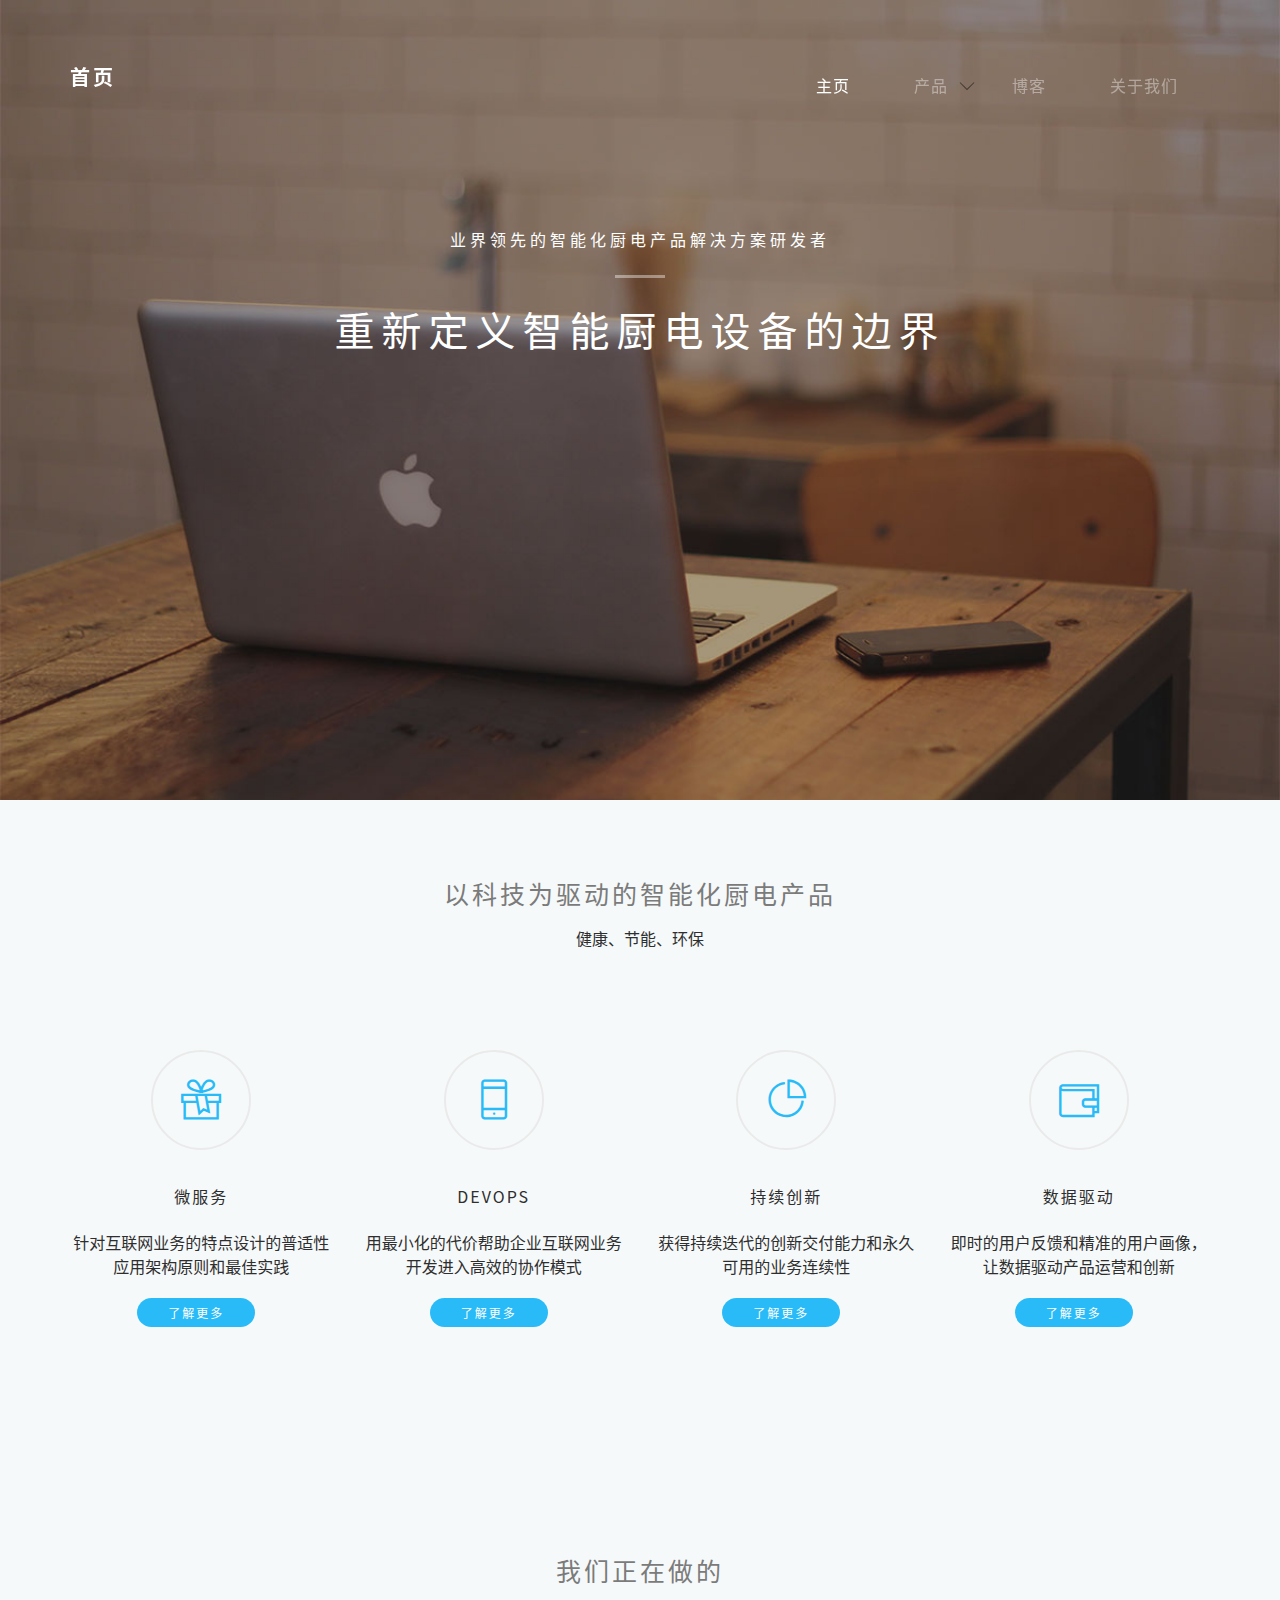
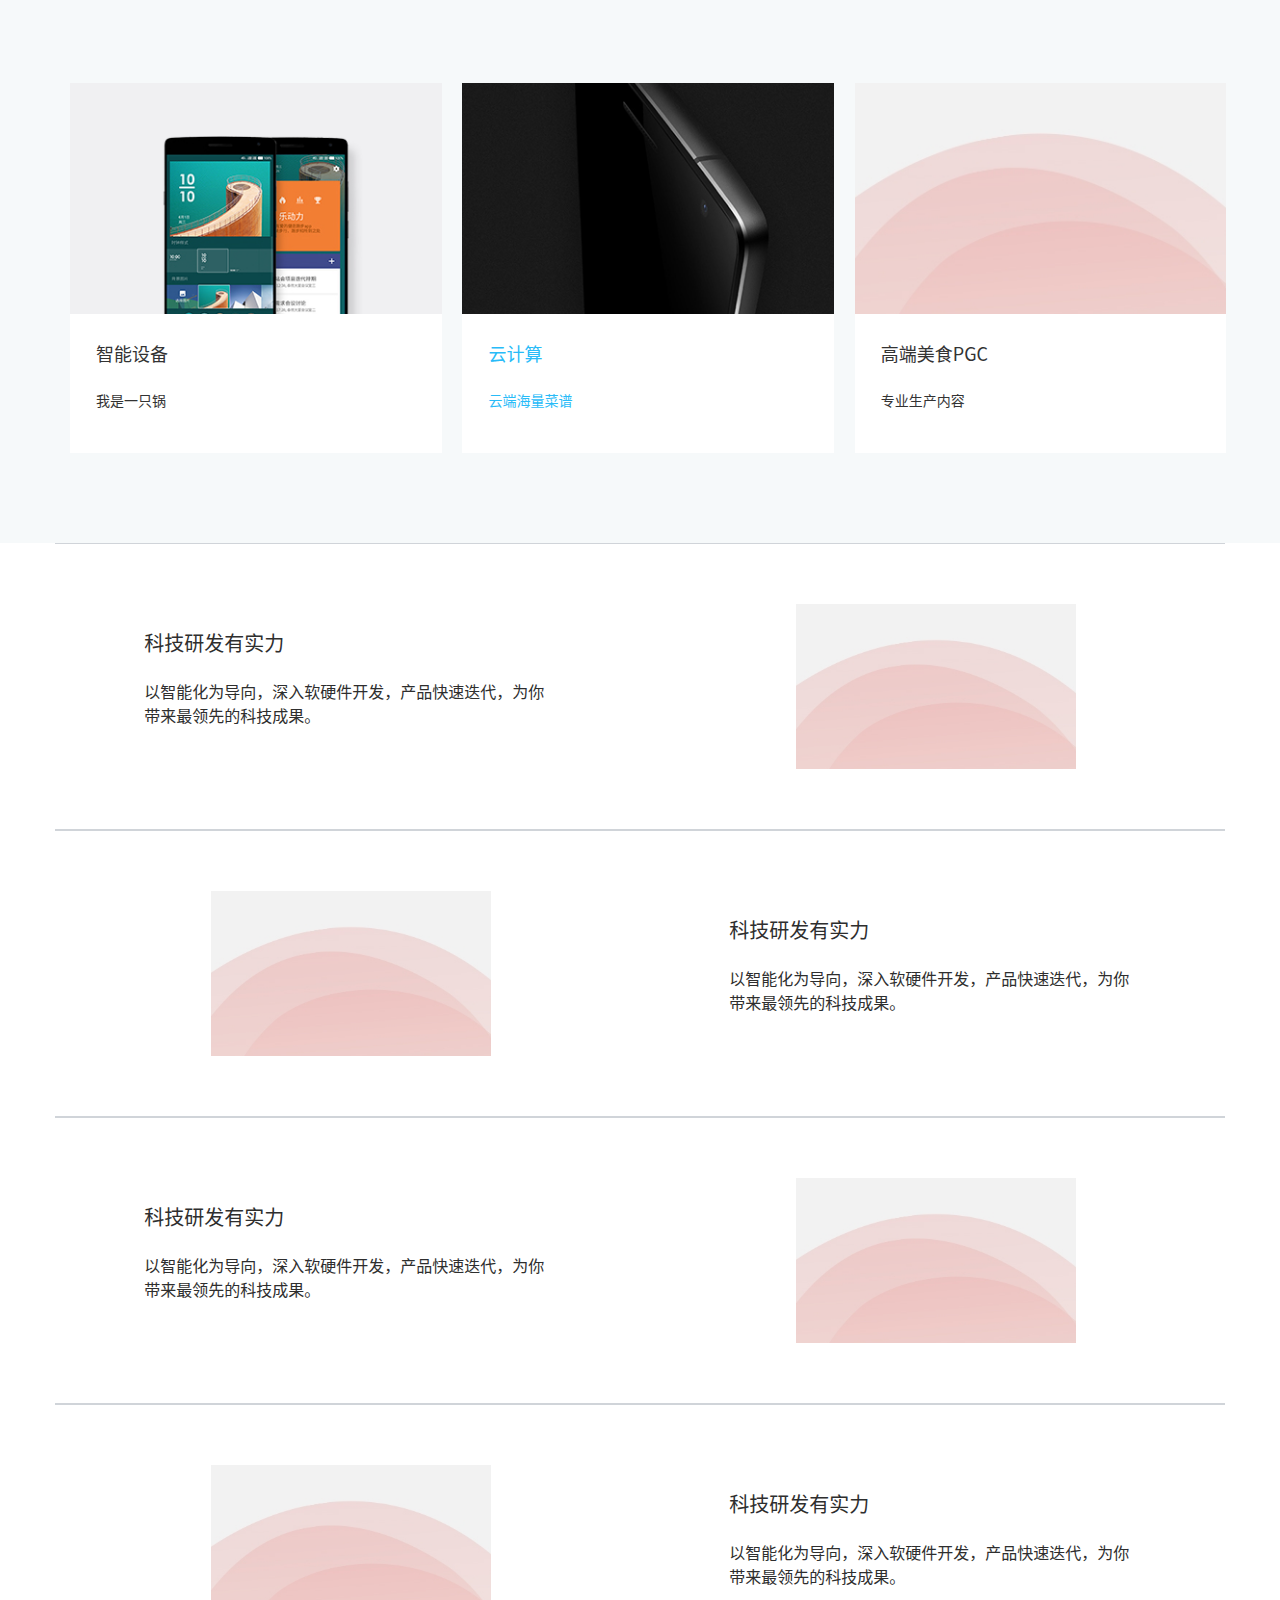
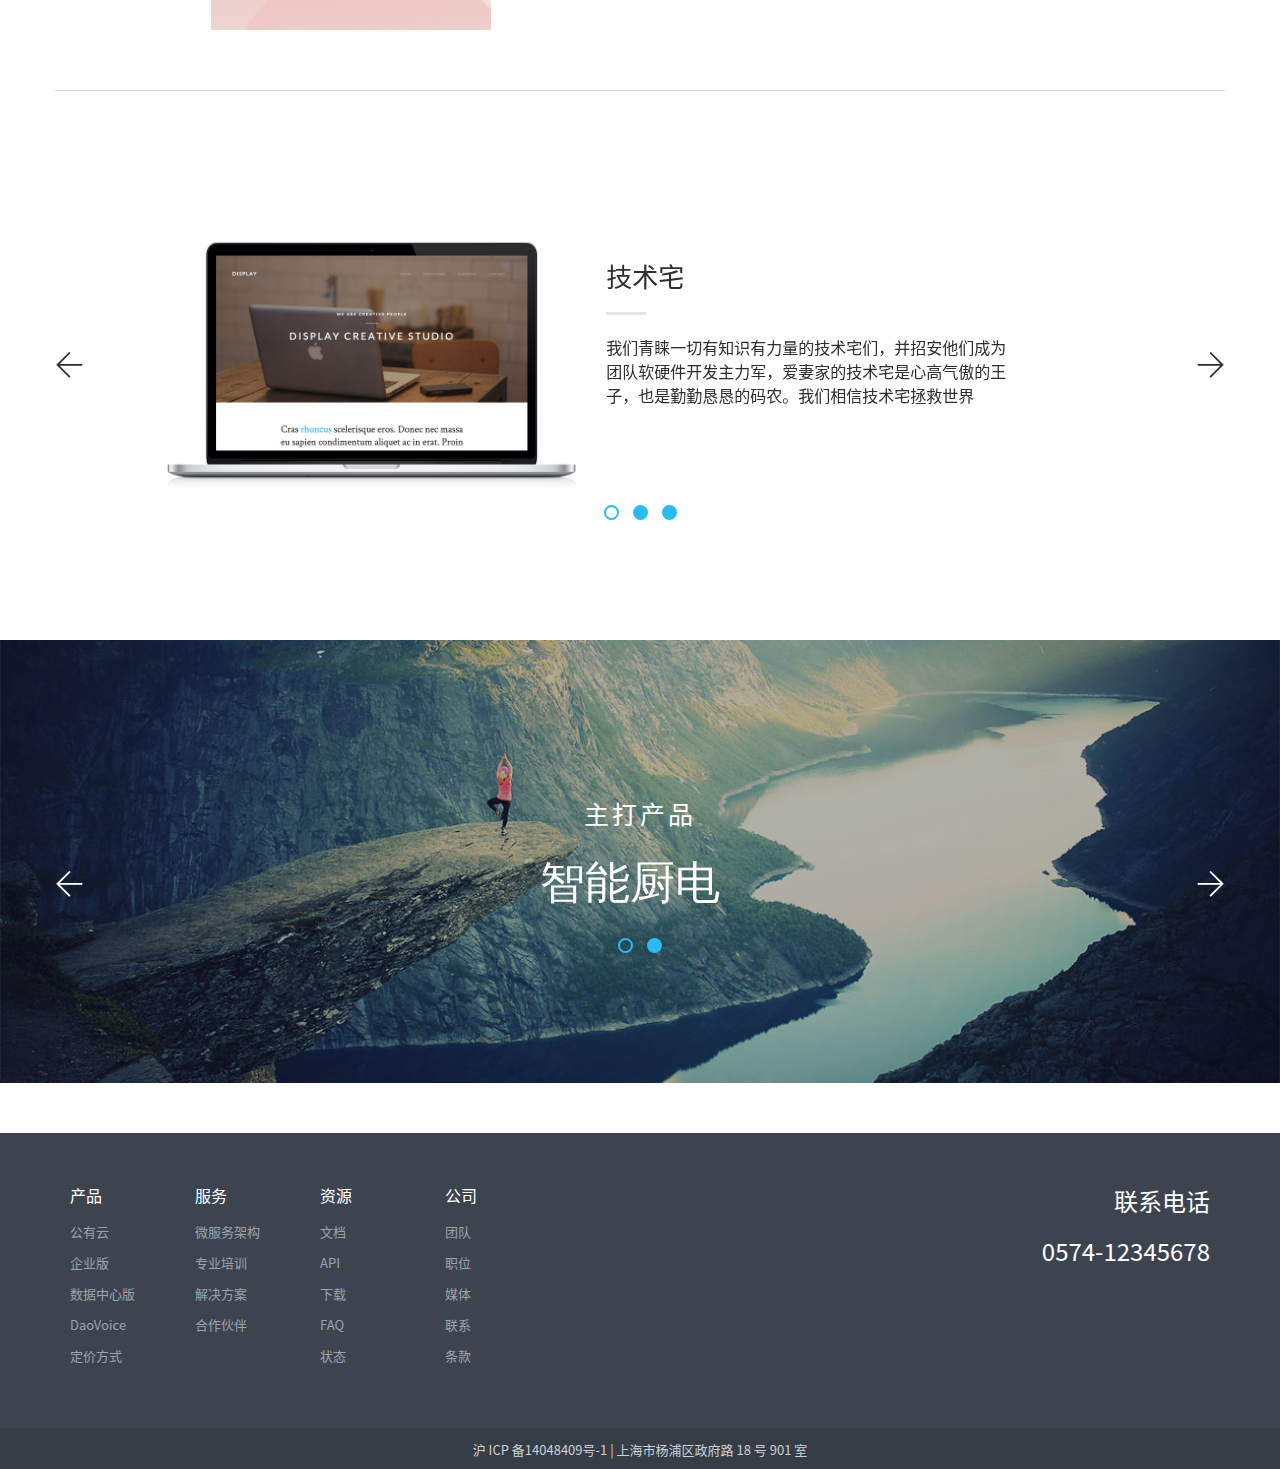
==== commit d667d443: "day0606" ====
--- a/index.html
+++ b/index.html
@@ -103,8 +103,8 @@
 						<div class="col-md-8 col-md-offset-2">
 							<div class="fh5co-hero-wrap">
 								<div class="fh5co-hero-intro" style="opacity: 1;">
-										<h2>我们是一群有创造力的人<span></span></h2>
-										<h1>展示我们的智能厨电</h1>
+										<h2>业界领先的智能化厨电产品解决方案研发者<span></span></h2>
+										<h1>重新定义智能厨电设备的边界</h1>
 								</div>
 							</div>
 						</div>
@@ -113,7 +113,7 @@
 			</aside>
 	<div id="fh5co-main">
            <!-- <div class="copyrights">Collect from <a href="http://www.cssmoban.com/" >手机网站模板</a></div> -->
-					 <div id="op-content">
+					 <!-- <div id="op-content">
 					 <section  class="odop">
 						 	<div class="img-box">
 									<img style="width:100%;" src="images/yiriyitu-large.jpg">
@@ -126,7 +126,7 @@
 										</div>
 									</div>
 							</section>
-							</div>
+							</div> -->
 		<!--	<div class="fh5co-spacer fh5co-spacer-lg "></div>-->
 
 
@@ -137,21 +137,21 @@
 						<!-- FEATURE -->
 						<div class="row fh5co-feature-2">
 
-							<h2 class="fh5co-uppercase-heading-sm text-center">主要产品</h2>
-							<p class="section-sub-heading text-center">服务互联网应用的完整生命周期</p>
+							<h2 class="fh5co-uppercase-heading-sm text-center">以科技为驱动的智能化厨电产品</h2>
+							<p class="section-sub-heading text-center">健康、节能、环保</p>
 							<div class="fh5co-spacer fh5co-spacer-md"></div>
 
 
 							<div class="col-md-3 col-sm-6 fh5co-feature-item">
 								<span class="fh5co-feature-icon fh5co-circle"><i class="ti-gift"></i></span>
-								<h3 class="text-center fh5co-feature-title h4 text-uppercase">智 能 锅</h3>
-								<p class="text-center fh5co-feature-description">智能锅可以自动智能做煲仔饭、包子、馒头、炒菜、汤粥、火锅、饺子、面条、烙饼、面包等多种美食。	 </p>
+								<h3 class="text-center fh5co-feature-title h4 text-uppercase">微服务</h3>
+								<p class="text-center fh5co-feature-description">针对互联网业务的特点设计的普适性应用架构原则和最佳实践</p>
 								<p class="text-center"><a href="#" class="btn btn-primary btn-sm">了解更多</a></p>
 							</div>
 							<div class="col-md-3 col-sm-6 fh5co-feature-item">
 								<span class="fh5co-feature-icon fh5co-circle"><i class="ti-mobile"></i></span>
-								<h3 class="text-center fh5co-feature-title h4 text-uppercase">手机APP</h3>
-								<p class="text-center fh5co-feature-description">智能锅可以自动智能做煲仔饭、包子、馒头、炒菜、汤粥、火锅、饺子、面条、烙饼、面包等多种美食。</p>
+								<h3 class="text-center fh5co-feature-title h4 text-uppercase">DevOps</h3>
+								<p class="text-center fh5co-feature-description">用最小化的代价帮助企业互联网业务开发进入高效的协作模式</p>
 								<p class="text-center"><a href="#" class="btn btn-primary btn-sm">了解更多</a></p>
 							</div>
 
@@ -159,14 +159,14 @@
 
 							<div class="col-md-3 col-sm-6 fh5co-feature-item">
 								<span class="fh5co-feature-icon fh5co-circle"><i class="ti-pie-chart"></i></span>
-								<h3 class="text-center fh5co-feature-title h4 text-uppercase">分&nbsp&nbsp析</h3>
-								<p class="text-center fh5co-feature-description">智能锅可以自动智能做煲仔饭、包子、馒头、炒菜、汤粥、火锅、饺子、面条、烙饼、面包等多种美食。</p>
+								<h3 class="text-center fh5co-feature-title h4 text-uppercase">持续创新</h3>
+								<p class="text-center fh5co-feature-description">获得持续迭代的创新交付能力和永久可用的业务连续性</p>
 								<p class="text-center"><a href="#" class="btn btn-primary btn-sm">了解更多</a></p>
 							</div>
 							<div class="col-md-3 col-sm-6 fh5co-feature-item">
 								<span class="fh5co-feature-icon fh5co-circle"><i class="ti-wallet"></i></span>
-								<h3 class="text-center fh5co-feature-title h4 text-uppercase">产&nbsp&nbsp业</h3>
-								<p class="text-center fh5co-feature-description">智能锅可以自动智能做煲仔饭、包子、馒头、炒菜、汤粥、火锅、饺子、面条、烙饼、面包等多种美食。</p>
+								<h3 class="text-center fh5co-feature-title h4 text-uppercase">数据驱动</h3>
+								<p class="text-center fh5co-feature-description">即时的用户反馈和精准的用户画像，让数据驱动产品运营和创新</p>
 								<p class="text-center"><a href="#" class="btn btn-primary btn-sm">了解更多</a></p>
 							</div>
 
@@ -182,7 +182,7 @@
 						<!-- FEATURE -->
 						<div class="row fh5co-feature-2 ">
 
-							<h2 class="fh5co-uppercase-heading-sm text-center">主要产品2</h2>
+							<h2 class="fh5co-uppercase-heading-sm text-center">我们正在做的</h2>
 							<div class="fh5co-spacer fh5co-spacer-md"></div>
 							<div class="inner">
 							<ul class="clearfix">
@@ -190,8 +190,8 @@
 									<a onclick=" _opq.push(['trackEvent','op_index7','博客'])" href="#" track-key="bfd6895d8b4ec56cf82879f253fec30c" et-attached="1">
 										<img src="images/boke.jpg">
 										<div class="tit-desc-panel">
-											<h4>博客</h4>
-											<p>为什么氢视窗只给了你33%的自由</p>
+											<h4>智能设备</h4>
+											<p>我是一只锅</p>
 										</div>
 									</a>
 								</li>
@@ -199,16 +199,16 @@
 									<a onclick=" _opq.push(['trackEvent','op_index8','视频'])" href="#" track-key="503097d4ebe554f8e7034172d6f4c361" et-attached="1">
 										<img src="images/tvpc.jpg">
 											<div class="tit-desc-panel">
-											<h4>视频</h4>
-											<p>一加手机2产品篇</p>
+											<h4>云计算</h4>
+											<p>云端海量菜谱</p>
 									</a>
 								</li>
 								<li>
 									<a onclick=" _opq.push(['trackEvent','op_index9','氢OS'])" href="#" track-key="90b6a978dd07d5cf64e9eebab6f649a5" et-attached="1">
 										<img src="images/h2ospc.jpg">
 											<div class="tit-desc-panel">
-											<h4>氢OS</h4>
-											<p>全新氢OS，轻且有趣</p>
+											<h4>高端美食PGC</h4>
+											<p>专业生产内容</p>
 										</div>
 									</a>
 								</li>
@@ -218,7 +218,7 @@
 						</div>
 					</div>
 				</section>
-				<!-- 左右对称 -->
+				<!-- 左右对称1 -->
 				<section class="section-center workflow">
 					<div class="section-inner">
 						<div class="container1">
@@ -226,49 +226,82 @@
 								<div class="col-xs-12 col-sm-6-1 col-sm-push-6 v-align">
 									<div class="centered">
 										<div class="centered-inner">
-											<span class="section-half-icon">
-												<svg viewBox="0 0 560 330" xmlns="http://www.w3.org/2000/svg">
-													<title>home-img-06</title>
-													<g>
-														<rect style="isolation:isolate" opacity="0.01" fill="#f2f2f2" height="8" width="8">
-															<rect style="isolation:isolate" opacity="0.01" fill="#f2f2f2" height="8" width="8" y="322" x="552">
-																<rect style="isolation:isolate" opacity="0.01" fill="#f2f2f2" height="8" width="8" y="322">
-																	<rect style="isolation:isolate" opacity="0.01" fill="#f2f2f2" height="8" width="8" x="552">
-																	</g>
-																	<path fill="#f4f4f4" d="M221.992,119.627l48.21,48.21,20.981-20.981L225.86,81.533c22.872-22.872,51.1-19.282,51.1-19.282l6.749-6.749c-8.224-8.224-49.952-17.536-76.406,8.918L186.76,84.96a17.015,17.015,0,0,1-21.768,21.768l-20.118,20.118L179.1,162.519l21.563-21.563a17.062,17.062,0,0,1,16.3-22.09,30.841,30.841,0,0,1,5.032.762h0Z">
-																	<path fill="#f4f4f4" d="M343.823,186.862l68.64,68.64a21.27,21.27,0,0,1,0,30.077l-3.582,3.582a21.27,21.27,0,0,1-30.08,0l-68.638-68.638h0l33.662-33.662h0Z">
-																	<path stroke-width="4" stroke-linejoin="round" stroke="#414751" fill="none" d="M203.992,118.627l48.21,48.21,20.981-20.981L207.86,80.533c22.872-22.872,51.1-19.282,51.1-19.282l6.749-6.749c-8.224-8.224-49.952-17.536-76.406,8.918L168.76,83.96a17.015,17.015,0,0,1-21.768,21.768l-20.118,20.118L161.1,161.519l21.563-21.563a17.062,17.062,0,0,1,16.3-22.09,30.841,30.841,0,0,1,5.032.762h0Z">
-																	<path style="isolation:isolate" opacity="0.8" fill="#91d6e8" d="M426.069,88.991L406.81,108.25a23.456,23.456,0,0,1-33.075,0h0a23.456,23.456,0,0,1,0-33.075L389.607,59.3l2.865-2.865a46.948,46.948,0,0,0-57.311,55.943L189.684,257.858a24.41,24.41,0,1,0,34.368,34.4L368.94,147.367A46.955,46.955,0,0,0,426.069,88.991Z">
-																	<path stroke-width="4" stroke-linejoin="round" stroke="#414751" fill="none" d="M418.151,80.084L398.892,99.343a23.456,23.456,0,0,1-33.075,0h0a23.456,23.456,0,0,1,0-33.075L381.689,50.4l2.865-2.865a46.948,46.948,0,0,0-57.311,55.943L181.767,248.951a24.41,24.41,0,1,0,34.368,34.4L361.023,138.46A46.955,46.955,0,0,0,418.151,80.084Z">
-																	<path stroke-width="4" stroke-linejoin="round" stroke="#414751" fill="none" d="M325.823,185.862l68.64,68.64a21.27,21.27,0,0,1,0,30.077l-3.582,3.582a21.27,21.27,0,0,1-30.08,0l-68.638-68.638h0l33.662-33.662h0Z">
-																	<rect stroke-width="4" stroke-miterlimit="10" stroke="#91d6e8" fill="none" height="20" width="20" y="26" x="103">
-																	<rect fill="#f4f4f4" height="50" width="50" y="143" x="14">
-																	<rect stroke-width="4" stroke-linejoin="round" stroke="#f4f4f4" fill="none" height="23" width="23" y="239" x="480">
-																	<polygon stroke-width="4" stroke-miterlimit="10" stroke="#91d6e8" fill="none" points="534 170 511 170 522.5 151 534 170">
-																	<circle stroke-width="4" stroke-linejoin="round" stroke="#f4f4f4" fill="none" r="11.5" cy="93.5" cx="473.5">
-																	<circle stroke-width="4" stroke-linejoin="round" stroke-linecap="round" stroke="#7ee279" fill="none" r="7" cy="244" cx="112">
-																	<line stroke-width="4" stroke-linejoin="round" stroke="#414751" fill="none" y2="113.19" x2="338.812" y1="104.226" x1="347.775">
-																	<line stroke-width="4" stroke-linejoin="round" stroke="#414751" fill="none" y2="120.266" x2="345.888" y1="111.302" x1="354.851">
-																	<line stroke-width="4" stroke-linejoin="round" stroke="#414751" fill="none" y2="127.371" x2="352.994" y1="118.408" x1="361.957">
-																</svg>
-														</span>
+												<img src = "images/h2ospc.jpg" height="165" width="280px"/>
 												</div>
 										</div>
 						 	</div>
 							<div class="col-xs-12 col-sm-6-1 col-sm-pull-6 v-align">
 								<div class="context text-left">
-									<h3>升级开发模式</h3>
-									<p>对接代码仓库，自动化测试和构建，加速研发交付流程，让代码承载业务的脉动，快速推向市场。</p>
-								</div>
-							</div>
-
-
-
-
-
-
-
-
+									<h3>科技研发有实力</h3>
+									<p>以智能化为导向，深入软硬件开发，产品快速迭代，为你带来最领先的科技成果。</p>
+								</div>
+							</div>
+							</div>
+						</div>
+					</div>
+				</section>
+					<!-- 左右对称2 -->
+					<section class="section-center workflow">
+						<div class="section-inner">
+							<div class="container1">
+								<div class="row1">
+									<div class="col-xs-12 col-sm-6-1  v-align">
+										<div class="centered">
+											<div class="centered-inner">
+													<img src = "images/h2ospc.jpg" height="165" width="280px"/>
+													</div>
+											</div>
+							 	</div>
+								<div class="col-xs-12 col-sm-6-1  v-align">
+									<div class="context text-left">
+										<h3>科技研发有实力</h3>
+										<p>以智能化为导向，深入软硬件开发，产品快速迭代，为你带来最领先的科技成果。</p>
+									</div>
+								</div>
+								</div>
+							</div>
+						</div>
+					</section>
+				<!-- 左右对称3 -->
+				<section class="section-center workflow">
+					<div class="section-inner">
+						<div class="container1">
+							<div class="row1">
+								<div class="col-xs-12 col-sm-6-1 col-sm-push-6 v-align">
+									<div class="centered">
+										<div class="centered-inner">
+												<img src = "images/h2ospc.jpg" height="165" width="280px"/>
+												</div>
+										</div>
+							</div>
+							<div class="col-xs-12 col-sm-6-1 col-sm-pull-6 v-align">
+								<div class="context text-left">
+									<h3>科技研发有实力</h3>
+									<p>以智能化为导向，深入软硬件开发，产品快速迭代，为你带来最领先的科技成果。</p>
+								</div>
+							</div>
+							</div>
+						</div>
+					</div>
+				</section>
+				<!-- 左右对称4 -->
+				<section class="section-center workflow">
+					<div class="section-inner">
+						<div class="container1">
+							<div class="row1">
+								<div class="col-xs-12 col-sm-6-1  v-align">
+									<div class="centered">
+										<div class="centered-inner">
+												<img src = "images/h2ospc.jpg" height="165" width="280px"/>
+												</div>
+										</div>
+							</div>
+							<div class="col-xs-12 col-sm-6-1  v-align">
+								<div class="context text-left">
+									<h3>科技研发有实力</h3>
+									<p>以智能化为导向，深入软硬件开发，产品快速迭代，为你带来最领先的科技成果。</p>
+								</div>
+							</div>
 							</div>
 						</div>
 					</div>
@@ -277,11 +310,7 @@
 				<section id="fh5co-feature-slider">
 					<div class="container">
 						<div class="row">
-
-
 							<div class="col-md-12">
-
-
 								<div class="owl-carousel-fullwidth owl-carousel-2">
 									<div class="item">
 										<!-- <div class="container"> -->
@@ -292,8 +321,8 @@
 															<img src="images/macbook_1.png" alt="Images" class="img-responsive">
 														</div>
 														<div class="col-md-6 col-sm-6 col-xs-6 col-xxs-12 fh5co-item-slide-text">
-															<h2>团队介绍 <span class="fh5co-border"></span></h2>
-															<p>我们团队是进行研发智能厨电类产品，虽然是刚成立不久，但有强大的技术支持。</p>
+															<h2>技术宅 <span class="fh5co-border"></span></h2>
+															<p>我们青睐一切有知识有力量的技术宅们，并招安他们成为团队软硬件开发主力军，爱妻家的技术宅是心高气傲的王子，也是勤勤恳恳的码农。我们相信技术宅拯救世界</p>
 														</div>
 													</div>
 												</div>
@@ -310,8 +339,25 @@
 														<img src="images/macbook_1.png" alt="Images" class="img-responsive">
 													</div>
 													<div class="col-md-6 col-sm-6 col-xs-6 col-xxs-12 fh5co-item-slide-text">
-														<h2>职位结构<span class="fh5co-border"></span></h2>
-														<p>我们团队是进行研发智能厨电类产品，虽然是刚成立不久，但有强大的技术支持。</p>
+														<h2>美食家<span class="fh5co-border"></span></h2>
+														<p>这世界上有一种吃货，不仅品尝美食，阐释美食，更能创造美食，爱妻家就有一堆这样的吃货，负责菜谱的研发，他们叫美食家。我们相信美食家改变世界。</p>
+													</div>
+												</div>
+											</div>
+										</div>
+									</div>
+									<!-- END .item -->
+
+									<div class="item">
+										<div class="row">
+											<div class="col-md-9 col-md-offset-1 col-sm-9 col-sm-offset-1">
+												<div class="row">
+													<div class="col-md-6 col-sm-6 col-xs-6 col-xxs-12 fh5co-item-slide-img">
+														<img src="images/macbook_1.png" alt="Images" class="img-responsive">
+													</div>
+													<div class="col-md-6 col-sm-6 col-xs-6 col-xxs-12 fh5co-item-slide-text">
+														<h2>文艺范<span class="fh5co-border"></span></h2>
+														<p>文艺范有三只眼，因为镜头是他们的第三只眼睛，拍出清新，温暖又让人食欲大开的美食大片是他们的追求。我们相信文艺范感动世界。</p>
 													</div>
 												</div>
 											</div>
--- a/css/style.css
+++ b/css/style.css
@@ -55,12 +55,12 @@
   color: #28bbf8;
   border-bottom: 2px solid transparent;
 }
-/*a:hover, a:focus, a:active {
+a:hover, a:focus, a:active {
   outline: none;
   text-decoration: none;
   color: #2e2e2e;
   border-bottom: 2px solid #28bbf8;
-}*/
+}
 
 input {
   -webkit-transition: all 0.5s ease;
@@ -1956,6 +1956,392 @@
     width: 100%;
 }
 
-/////////////////////////////////////////
-
+/*foot*/
+.footer1 {
+    background-color: #3d444f;
+    font-size: 13px;
+    padding-bottom: 30px;
+    padding-top: 50px;
+}
+.footer1.alt {
+    background-color: #373d47;
+    padding-bottom: 10px;
+    padding-top: 10px;
+}
+.footer1.alt .row1, .footer1.alt ul {
+    margin-bottom: 0;
+}
+.footer1.touch-links {
+    display: none;
+    font-size: 16px;
+}
+.footer1.touch-links a {
+    display: block;
+    padding: 12px 0;
+}
+
+.footer1.touch-links a .icon svg {
+    height: 100%;
+}
+.footer1.touch-links .section-half {
+    padding: 0;
+}
+.footer.touch-links .section-half.left {
+    background-color: #292e35;
+    color: #ccd1d9;
+}
+.footer1.touch-links .section-half.left a, .footer1.touch-links .section-half.left a:focus, .footer1.touch-links .section-half.left a:hover {
+    color: #ccd1d9;
+    text-decoration: none;
+}
+.footer1.touch-links .section-half.left svg {
+    fill: #ccd1d9;
+}
+.footer1.touch-links .section-half.right {
+    background-color: #292e35;
+    color: #e4e7ed;
+}
+.footer1.touch-links .section-half.right a, .footer1.touch-links .section-half.right a:focus, .footer1.touch-links .section-half.right a:hover {
+    color: #e4e7ed;
+    text-decoration: none;
+}
+.footer1.touch-links .section-half.right svg {
+    fill: #e4e7ed;
+}
+.footer1 .collapse {
+    display: block;
+}
+.footer1 .collapsing {
+    height: auto;
+    overflow: visible;
+    transition: none 0s ease 0s ;
+}
+.footer1 .list-header {
+    margin-bottom: 10px;
+}
+
+.footer1 .mailing-list-form {
+    margin-bottom: 20px;
+}
+.footer1 .mailing-list-form::after, .footer1 .mailing-list-form::before {
+    content: " ";
+    display: table;
+}
+.footer1 .mailing-list-form::after {
+    clear: both;
+}
+@media (min-width: 768px) {
+.footer1 .mailing-list-form form {
+    float: right;
+    max-width: 300px;
+}
+}
+.footer1 .mailing-list-form .form-control {
+    border: 0 none;
+    height: 33px;
+    padding-bottom: 6px;
+    padding-top: 6px;
+}
+.footer1 .list-links {
+    list-style: outside none none;
+    padding-left: 0;
+}
+.footer1 .list-links a {
+    color: #9ba3af;
+    display: block;
+    line-height: 1;
+    padding-bottom: 8px;
+    padding-top: 8px;
+    text-decoration: none;
+}
+.footer1 .list-links a:active, .footer1 .list-links a:focus, .footer1 .list-links a:hover {
+    color: #e4e7ed;
+}
+.footer1 .list-header {
+    color: #fff;
+    font-size: 16px;
+    font-weight: 500;
+}
+.footer1 .input-text {
+    color: #fff;
+    font-size: 24px;
+    margin-bottom: 14px;
+    text-align: right;
+}
+.footer1 .row1 {
+    margin-bottom: 16px;
+}
+.footer1 .qrcode {
+    display: block;
+    margin: 0 auto;
+    max-width: 80%;
+}
+.footer1 .footer1-logo-container {
+    height: auto;
+    margin-bottom: 20px;
+    margin-top: 30px;
+    position: relative;
+    text-align: center;
+    width: 100%;
+}
+.footer1 .footer1-logo-container::after, .footer1 .footer1-logo-container::before {
+    background-color: #dadee3;
+    content: "";
+    display: block;
+    height: 1px;
+    position: absolute;
+    top: 50%;
+    width: 40%;
+}
+.footer1 .footer1-logo-container::before {
+    left: 0;
+}
+.footer1 .footer1-logo-container::after {
+    right: 0;
+}
+.footer1 .footer1-logo-container .footer1-logo {
+    filter: grayscale(1);
+    height: auto;
+    opacity: 0.5;
+    transition: all 0.6s cubic-bezier(0.46, 0.03, 0.52, 0.96) 0s;
+    width: 32px;
+}
+.footer1 .footer1-logo-container .footer1-logo:hover {
+    filter: grayscale(0);
+    opacity: 1;
+}
+.footer1 .footer1-copyright {
+    color: #ccd1d9;
+    font-size: 13px;
+    text-align: center;
+}
+.footer1 .footer1-copyright a {
+    color: #9ba3af;
+    display: block;
+    line-height: 1;
+    padding-bottom: 8px;
+    padding-top: 8px;
+    text-decoration: none;
+}
+.footer1 .footer1-copyright a:active, .footer1 .footer1-copyright a:focus, .footer1 .footer1-copyright a:hover {
+    color: #e4e7ed;
+}
+.footer1 .footer1-copyright .address {
+    padding-top: 6px;
+}
+.footer1 .footer1-copyright .lang-flag {
+    height: auto;
+    width: 15px;
+}
+@media (min-width: 768px) {
+.footer1 .footer1-copyright {
+    /*text-align: left;*/
+}
+}
+@media (max-width: 767px) {
+.footer1 .footer1-copyright {
+    color: #595f69;
+}
+}
+.footer1 .social-media {
+    width: 100%;
+}
+.footer1 .social-media::after, .footer1 .social-media::before {
+    content: " ";
+    display: table;
+}
+.footer1 .social-media::after {
+    clear: both;
+}
+.footer1 .social-media .social-media-column {
+    display: inline-block;
+    float: left;
+    text-align: center;
+    width: 20%;
+}
+@media (min-width: 768px) {
+.footer1 .social-media .social-media-column {
+    float: none;
+    width: 40px;
+}
+}
+.footer1 .social-media .social-media-link {
+    background-color: #525963;
+    border-radius: 50%;
+    display: block;
+    height: 36px;
+    margin: 0 auto;
+    position: relative;
+    width: 36px;
+}
+.footer1 .social-media .social-media-link::before {
+    background: #1da1f2 none repeat scroll 0 0;
+    border-radius: 50%;
+    bottom: 0;
+    content: "";
+    left: 0;
+    position: absolute;
+    right: 0;
+    top: 0;
+    transform: scale(0);
+    transform-origin: center center 0;
+    transition: all 0.2s cubic-bezier(0.46, 0.03, 0.52, 0.96) 0s;
+}
+.footer1 .social-media .social-media-link:active svg, .footer1 .social-media .social-media-link:focus svg, .footer1 .social-media .social-media-link:hover svg {
+    fill: #fff;
+}
+.footer1 .social-media .social-media-link:active::before, .footer1 .social-media .social-media-link:focus::before, .footer1 .social-media .social-media-link:hover::before {
+    transform: scale(1);
+}
+.footer1 .social-media .social-media-link svg {
+    fill: #e4e7ed;
+    left: 50%;
+    position: absolute;
+    top: 50%;
+    transform: translateX(-50%) translateY(-50%);
+    width: 24px;
+}
+.footer1 .social-media .social-media-link.social-media-wechat::before {
+    background-color: #93d034;
+}
+.footer1 .social-media .social-media-link.social-media-weibo::before {
+    background-color: #e84b43;
+}
+.footer1 .social-media .social-media-link.social-media-facebook::before {
+    background-color: #3b5998;
+}
+.footer1 .social-media .social-media-link.social-media-twitter::before {
+    background-color: #00aced;
+}
+.footer1 .social-media .social-media-link.social-media-linkedin::before {
+    background-color: #007bb6;
+}
+@media (min-width: 768px) {
+.footer1 .social-media {
+    text-align: right;
+}
+}
+@media (max-width: 767px) {
+.footer1 .social-media {
+    margin-bottom: 30px;
+    margin-top: 30px;
+    padding-left: 30px;
+    padding-right: 30px;
+}
+}
+
+.footer1 .icon, .footer1 .icon + span {
+    vertical-align: middle;
+}
+@media (max-width: 767px) {
+.footer1 {
+    padding-bottom: 0;
+    padding-top: 0;
+}
+.footer1.touch-links {
+    display: table;
+}
+.footer1 .col-xs-12 {
+    padding-left: 0;
+    padding-right: 0;
+}
+/*.footer1 .collapse {
+    display: none;
+}*/
+.footer1 .collapsing {
+    height: 0;
+    overflow: hidden;
+    transition-duration: 0.35s;
+    transition-property: height, visibility;
+}
+.footer1 .collapse.in {
+    display: block;
+}
+.footer1 .list-header {
+    margin-bottom: 0;
+}
+.footer1 .list-header a {
+    border-bottom: 1px solid #434a57;
+    border-top: 1px solid #434a57;
+    color: #fff;
+    display: block;
+    line-height: 1;
+    margin-top: -1px;
+    padding: 18px 30px;
+    position: relative;
+    text-decoration: none;
+}
+.footer1 .list-header a::after, .footer1 .list-header a::before {
+    background-color: #fff;
+    content: "";
+    display: block;
+    position: absolute;
+    transition: all 0.2s cubic-bezier(0.46, 0.03, 0.52, 0.96) 0s;
+}
+.footer1 .list-header a::before {
+    height: 2px;
+    opacity: 0;
+    right: 21px;
+    top: 25px;
+    width: 16px;
+}
+.footer1 .list-header a::after {
+    height: 16px;
+    right: 28px;
+    top: 18px;
+    transform: rotate(90deg);
+    width: 2px;
+}
+.footer1 .list-header a.collapsed::after, .footer1 .list-header a.collapsed::before {
+    background-color: #fff;
+    content: "";
+    display: block;
+    position: absolute;
+    transition: all 0.2s cubic-bezier(0.46, 0.03, 0.52, 0.96) 0s;
+}
+.footer1 .list-header a.collapsed::before {
+    height: 2px;
+    opacity: 1;
+    right: 21px;
+    top: 25px;
+    width: 16px;
+}
+.footer1 .list-header a.collapsed::after {
+    height: 16px;
+    right: 28px;
+    top: 18px;
+    transform: rotate(0deg);
+    width: 2px;
+}
+.footer1 form {
+    padding-left: 30px;
+    padding-right: 30px;
+    padding-top: 60px;
+}
+.footer1 form .input-text {
+    font-size: 26px;
+    text-align: center;
+}
+.footer1 .list-links {
+    margin-left: 30px;
+    margin-right: 30px;
+}
+.footer1 .list-links a {
+    display: block;
+    font-size: 16px;
+    padding-bottom: 18px;
+    padding-top: 18px;
+}
+.footer1 .list-links li:last-child a {
+    border-bottom: 0 none;
+}
+}
+@media (min-width: 768px) {
+.footer1 .col-sm-2 {
+    max-width: 125px;
+}
+.footer1 .col-sm-4 {
+    float: right;
+}
+}
 /*# sourceMappingURL=style.css.map */
--- a/css/main.css
+++ b/css/main.css
@@ -1,390 +1,272 @@
-.footer1 {
-    background-color: #3d444f;
+/*副标题*/
+.section-heading + .section-sub-heading {
+    color: #9ba3af;
+    font-size: 16px;
+    font-weight: 400;
+    margin-bottom: 60px;
+    margin-top: -50px;
+    text-align: center;
+}
+.value .section-sub-heading {
+    color: #f5f7fa;
+}
+/*其他*/
+.articleList, .articleDetail {
+    margin: 30px auto 0;
+}
+.container {
+    margin: 0 auto;
+}
+@media only screen and (min-width: 961px) {
+.container {
+    width: 960px;
+}
+.menubox ul {
+    margin-top: 60px;
+}
+}
+@media only screen and (max-width: 767px) {
+.container {
+    padding: 0 7px;
+    width: 100%;
+}
+.banner, .banner > img {
+    height: 150px;
+    width: 100%;
+}
+.header {
+    padding-top: 15px;
+    width: 300px;
+}
+.logo, .logo img {
+    height: 80px;
+    width: 80px;
+}
+.logoTheme h1 {
+    font-size: 18px;
+    font-weight: 100;
+    margin: 8px 0;
+}
+.article {
+    margin-bottom: 15px;
+}
+.articleBody {
+    padding: 10px;
+}
+.articleFeed {
+    font-size: 15px;
+    height: 150px;
+    margin: 0;
+    overflow: hidden;
+    text-overflow: ellipsis;
+}
+.articleFeed p {
+    font-size: 15px;
+    line-height: 1.6em;
+}
+.articleTags {
+    display: none;
+}
+.articleFooter {
+    padding: 5px 10px;
+}
+.main-footer {
+    margin-top: 10px;
+}
+.pagination {
+    margin: 0 auto;
+    overflow: hidden;
+    text-align: center;
+}
+.copyright {
+    text-align: center;
+}
+.articleHeader span {
     font-size: 13px;
-    padding-bottom: 30px;
-    padding-top: 50px;
-}
-.footer1.alt {
-    background-color: #373d47;
-    padding-bottom: 10px;
-    padding-top: 10px;
-}
-.footer1.alt .row1, .footer1.alt ul {
-    margin-bottom: 0;
-}
-.footer1.touch-links {
+    padding: 2px 8px;
+    top: 20px;
+    width: auto;
+}
+.articleDetail img {
+    height: auto;
+    max-width: 100%;
+}
+.articleContent .title {
+    color: #555;
+    font-size: 20px;
+    font-weight: 600;
+    text-align: center;
+}
+.logoTheme h3, .articleThumb, .articleStatu li:nth-child(1), .articleStatu li:nth-child(3), .copyright span:nth-child(2) {
     display: none;
-    font-size: 16px;
-}
-.footer1.touch-links a {
+}
+.cate-Div {
+    display: none !important;
+}
+.downBox ul li a {
+    font-weight: normal;
+    padding: 0;
+}
+.error404 {
+    background: rgba(0, 0, 0, 0) url("images/m404.jpg") no-repeat scroll center center;
+}
+}
+/*article, aside, details, figcaption, figure, footer, header, hgroup, main, menu, nav, section, summary {
     display: block;
-    padding: 12px 0;
-}
-
-.footer1.touch-links a .icon svg {
-    height: 100%;
-}
-.footer1.touch-links .section-half {
+}*/
+.article {
+    background: #fff none repeat scroll 0 0;
+    border: 1px solid #e8e8e8;
+    border-radius: 6px;
+    margin-bottom: 30px;
+}
+@media only screen and (max-width: 767px) {
+.container {
+    padding: 0 7px;
+    width: 100%;
+}
+.banner, .banner > img {
+    height: 150px;
+    width: 100%;
+}
+.header {
+    padding-top: 15px;
+    width: 300px;
+}
+.logo, .logo img {
+    height: 80px;
+    width: 80px;
+}
+.logoTheme h1 {
+    font-size: 18px;
+    font-weight: 100;
+    margin: 8px 0;
+}
+.article {
+    margin-bottom: 15px;
+}
+.articleBody {
+    padding: 10px;
+}
+.articleFeed {
+    font-size: 15px;
+    height: 150px;
+    margin: 0;
+    overflow: hidden;
+    text-overflow: ellipsis;
+}
+.articleFeed p {
+    font-size: 15px;
+    line-height: 1.6em;
+}
+.articleTags {
+    display: none;
+}
+.articleFooter {
+    padding: 5px 10px;
+}
+.main-footer {
+    margin-top: 10px;
+}
+.pagination {
+    margin: 0 auto;
+    overflow: hidden;
+    text-align: center;
+}
+.copyright {
+    text-align: center;
+}
+.articleHeader span {
+    font-size: 13px;
+    padding: 2px 8px;
+    top: 20px;
+    width: auto;
+}
+.articleDetail img {
+    height: auto;
+    max-width: 100%;
+}
+.articleContent .title {
+    color: #555;
+    font-size: 20px;
+    font-weight: 600;
+    text-align: center;
+}
+.logoTheme h3, .articleThumb, .articleStatu li:nth-child(1), .articleStatu li:nth-child(3), .copyright span:nth-child(2) {
+    display: none;
+}
+.cate-Div {
+    display: none !important;
+}
+.downBox ul li a {
+    font-weight: normal;
     padding: 0;
 }
-.footer.touch-links .section-half.left {
-    background-color: #292e35;
-    color: #ccd1d9;
-}
-.footer1.touch-links .section-half.left a, .footer1.touch-links .section-half.left a:focus, .footer1.touch-links .section-half.left a:hover {
-    color: #ccd1d9;
-    text-decoration: none;
-}
-.footer1.touch-links .section-half.left svg {
-    fill: #ccd1d9;
-}
-.footer1.touch-links .section-half.right {
-    background-color: #292e35;
-    color: #e4e7ed;
-}
-.footer1.touch-links .section-half.right a, .footer1.touch-links .section-half.right a:focus, .footer1.touch-links .section-half.right a:hover {
-    color: #e4e7ed;
-    text-decoration: none;
-}
-.footer1.touch-links .section-half.right svg {
-    fill: #e4e7ed;
-}
-.footer1 .collapse {
-    display: block;
-}
-.footer1 .collapsing {
-    height: auto;
-    overflow: visible;
-    transition: none 0s ease 0s ;
-}
-.footer1 .list-header {
-    margin-bottom: 10px;
-}
-
-.footer1 .mailing-list-form {
-    margin-bottom: 20px;
-}
-.footer1 .mailing-list-form::after, .footer1 .mailing-list-form::before {
-    content: " ";
-    display: table;
-}
-.footer1 .mailing-list-form::after {
-    clear: both;
-}
-@media (min-width: 768px) {
-.footer1 .mailing-list-form form {
-    float: right;
-    max-width: 300px;
-}
-}
-.footer1 .mailing-list-form .form-control {
-    border: 0 none;
-    height: 33px;
-    padding-bottom: 6px;
-    padding-top: 6px;
-}
-.footer1 .list-links {
-    list-style: outside none none;
-    padding-left: 0;
-}
-.footer1 .list-links a {
-    color: #9ba3af;
-    display: block;
-    line-height: 1;
-    padding-bottom: 8px;
-    padding-top: 8px;
-    text-decoration: none;
-}
-.footer1 .list-links a:active, .footer1 .list-links a:focus, .footer1 .list-links a:hover {
-    color: #e4e7ed;
-}
-.footer1 .list-header {
-    color: #fff;
-    font-size: 16px;
-    font-weight: 500;
-}
-.footer1 .input-text {
-    color: #fff;
-    font-size: 24px;
-    margin-bottom: 14px;
-    text-align: right;
-}
-.footer1 .row1 {
-    margin-bottom: 16px;
-}
-.footer1 .qrcode {
-    display: block;
-    margin: 0 auto;
-    max-width: 80%;
-}
-.footer1 .footer1-logo-container {
-    height: auto;
-    margin-bottom: 20px;
-    margin-top: 30px;
+.error404 {
+    background: rgba(0, 0, 0, 0) url("images/m404.jpg") no-repeat scroll center center;
+}
+}
+.articleHeader {
+    padding: 15px 0;
     position: relative;
-    text-align: center;
-    width: 100%;
-}
-.footer1 .footer1-logo-container::after, .footer1 .footer1-logo-container::before {
-    background-color: #dadee3;
-    content: "";
-    display: block;
-    height: 1px;
-    position: absolute;
-    top: 50%;
-    width: 40%;
-}
-.footer1 .footer1-logo-container::before {
-    left: 0;
-}
-.footer1 .footer1-logo-container::after {
-    right: 0;
-}
-.footer1 .footer1-logo-container .footer1-logo {
-    filter: grayscale(1);
-    height: auto;
-    opacity: 0.5;
-    transition: all 0.6s cubic-bezier(0.46, 0.03, 0.52, 0.96) 0s;
-    width: 32px;
-}
-.footer1 .footer1-logo-container .footer1-logo:hover {
-    filter: grayscale(0);
-    opacity: 1;
-}
-.footer1 .footer1-copyright {
-    color: #ccd1d9;
-    font-size: 13px;
-    text-align: center;
-}
-.footer1 .footer1-copyright a {
-    color: #9ba3af;
-    display: block;
-    line-height: 1;
-    padding-bottom: 8px;
-    padding-top: 8px;
-    text-decoration: none;
-}
-.footer1 .footer1-copyright a:active, .footer1 .footer1-copyright a:focus, .footer1 .footer1-copyright a:hover {
-    color: #e4e7ed;
-}
-.footer1 .footer1-copyright .address {
-    padding-top: 6px;
-}
-.footer1 .footer1-copyright .lang-flag {
-    height: auto;
-    width: 15px;
-}
-@media (min-width: 768px) {
-.footer1 .footer1-copyright {
-    /*text-align: left;*/
-}
-}
-@media (max-width: 767px) {
-.footer1 .footer1-copyright {
-    color: #595f69;
-}
-}
-.footer1 .social-media {
-    width: 100%;
-}
-.footer1 .social-media::after, .footer1 .social-media::before {
-    content: " ";
-    display: table;
-}
-.footer1 .social-media::after {
-    clear: both;
-}
-.footer1 .social-media .social-media-column {
+}
+.articleHeader span {
+    border-radius: 100px 0 0 100px;
+    color: #fff;
     display: inline-block;
-    float: left;
-    text-align: center;
-    width: 20%;
-}
-@media (min-width: 768px) {
-.footer1 .social-media .social-media-column {
-    float: none;
-    width: 40px;
-}
-}
-.footer1 .social-media .social-media-link {
-    background-color: #525963;
-    border-radius: 50%;
-    display: block;
-    height: 36px;
-    margin: 0 auto;
-    position: relative;
-    width: 36px;
-}
-.footer1 .social-media .social-media-link::before {
-    background: #1da1f2 none repeat scroll 0 0;
-    border-radius: 50%;
-    bottom: 0;
-    content: "";
-    left: 0;
+    padding: 6px;
     position: absolute;
     right: 0;
-    top: 0;
-    transform: scale(0);
-    transform-origin: center center 0;
-    transition: all 0.2s cubic-bezier(0.46, 0.03, 0.52, 0.96) 0s;
-}
-.footer1 .social-media .social-media-link:active svg, .footer1 .social-media .social-media-link:focus svg, .footer1 .social-media .social-media-link:hover svg {
-    fill: #fff;
-}
-.footer1 .social-media .social-media-link:active::before, .footer1 .social-media .social-media-link:focus::before, .footer1 .social-media .social-media-link:hover::before {
-    transform: scale(1);
-}
-.footer1 .social-media .social-media-link svg {
-    fill: #e4e7ed;
-    left: 50%;
-    position: absolute;
-    top: 50%;
-    transform: translateX(-50%) translateY(-50%);
-    width: 24px;
-}
-.footer1 .social-media .social-media-link.social-media-wechat::before {
-    background-color: #93d034;
-}
-.footer1 .social-media .social-media-link.social-media-weibo::before {
-    background-color: #e84b43;
-}
-.footer1 .social-media .social-media-link.social-media-facebook::before {
-    background-color: #3b5998;
-}
-.footer1 .social-media .social-media-link.social-media-twitter::before {
-    background-color: #00aced;
-}
-.footer1 .social-media .social-media-link.social-media-linkedin::before {
-    background-color: #007bb6;
-}
-@media (min-width: 768px) {
-.footer1 .social-media {
-    text-align: right;
-}
-}
-@media (max-width: 767px) {
-.footer1 .social-media {
-    margin-bottom: 30px;
-    margin-top: 30px;
-    padding-left: 30px;
-    padding-right: 30px;
-}
-}
-
-.footer1 .icon, .footer1 .icon + span {
-    vertical-align: middle;
-}
-@media (max-width: 767px) {
-.footer1 {
-    padding-bottom: 0;
-    padding-top: 0;
-}
-.footer1.touch-links {
-    display: table;
-}
-.footer1 .col-xs-12 {
-    padding-left: 0;
-    padding-right: 0;
-}
-/*.footer1 .collapse {
-    display: none;
-}*/
-.footer1 .collapsing {
-    height: 0;
+    text-align: center;
+    top: 15px;
+}
+.articleHeader span i {
+    margin-right: 5px;
+}
+.articleHeader .tag-Div {
+    background: #e79852 none repeat scroll 0 0;
+}
+.articleHeader .cate-Div {
+    background: #e79852 none repeat scroll 0 0;
+}
+.articleBody {
+    background: #f9f9f9 none repeat scroll 0 0;
+    border-bottom: 1px solid #e8e8e8;
+    border-top: 1px solid #e8e8e8;
+    color: #4d4d4d;
+    padding: 15px;
+    position: relative;
+}
+.articleThumb {
+    float: left;
+    height: 150px;
     overflow: hidden;
-    transition-duration: 0.35s;
-    transition-property: height, visibility;
-}
-.footer1 .collapse.in {
-    display: block;
-}
-.footer1 .list-header {
-    margin-bottom: 0;
-}
-.footer1 .list-header a {
-    border-bottom: 1px solid #434a57;
-    border-top: 1px solid #434a57;
-    color: #fff;
-    display: block;
-    line-height: 1;
-    margin-top: -1px;
-    padding: 18px 30px;
-    position: relative;
-    text-decoration: none;
-}
-.footer1 .list-header a::after, .footer1 .list-header a::before {
-    background-color: #fff;
-    content: "";
-    display: block;
-    position: absolute;
-    transition: all 0.2s cubic-bezier(0.46, 0.03, 0.52, 0.96) 0s;
-}
-.footer1 .list-header a::before {
-    height: 2px;
-    opacity: 0;
-    right: 21px;
-    top: 25px;
-    width: 16px;
-}
-.footer1 .list-header a::after {
-    height: 16px;
-    right: 28px;
-    top: 18px;
-    transform: rotate(90deg);
-    width: 2px;
-}
-.footer1 .list-header a.collapsed::after, .footer1 .list-header a.collapsed::before {
-    background-color: #fff;
-    content: "";
-    display: block;
-    position: absolute;
-    transition: all 0.2s cubic-bezier(0.46, 0.03, 0.52, 0.96) 0s;
-}
-.footer1 .list-header a.collapsed::before {
-    height: 2px;
-    opacity: 1;
-    right: 21px;
-    top: 25px;
-    width: 16px;
-}
-.footer1 .list-header a.collapsed::after {
-    height: 16px;
-    right: 28px;
-    top: 18px;
-    transform: rotate(0deg);
-    width: 2px;
-}
-.footer1 form {
-    padding-left: 30px;
-    padding-right: 30px;
-    padding-top: 60px;
-}
-.footer1 form .input-text {
-    font-size: 26px;
-    text-align: center;
-}
-.footer1 .list-links {
-    margin-left: 30px;
-    margin-right: 30px;
-}
-.footer1 .list-links a {
-    display: block;
+    width: 300px;
+}
+.articleThumb img {
+    height: 150px;
+    transition: all 0.5s ease 0s;
+    width: 100%;
+}
+.articleThumb img:hover {
+    transform: scale(1.5);
+}
+.articleFeed {
+    margin-left: 320px;
+}
+.articleFeed p {
     font-size: 16px;
-    padding-bottom: 18px;
-    padding-top: 18px;
-}
-.footer1 .list-links li:last-child a {
-    border-bottom: 0 none;
-}
-}
-@media (min-width: 768px) {
-.footer1 .col-sm-2 {
-    max-width: 125px;
-}
-.footer1 .col-sm-4 {
-    float: right;
-}
-}
+    line-height: 1.7em;
+}
+@media (min-width: 768px) and (max-width: 960px) {
+.articleFeed p {
+    font-size: 14px;
+    line-height: 1.6em;
+}
+}
+/*foot*/
+
+
 .row1 {
     margin-left: -15px;
     margin-right: -15px;
@@ -1645,9 +1527,7 @@
     outline: medium none;
 }
 /*公司的备案*/
-.section-center {
-    display: table;
-}
+
 .section-center .section-inner {
     display: table-cell;
     text-align: center;
@@ -1768,3 +1648,14 @@
   color: #2e2e2e;
   border-bottom: 0px solid #9ba3af;
 }*/
+/*.turnover {
+    font-size: 16px;
+    padding-bottom: 0;
+    padding-top: 0;
+}
+
+.turnover .container {
+    border-bottom: 1px solid #d0d4d9;
+    padding-bottom: 60px;
+    padding-top: 60px;
+}*/
--- a/css/count.css
+++ b/css/count.css
@@ -17,6 +17,7 @@
 
 .section-center {
     display: table;
+    width: 100%;
 }
 
 .section-center .section-inner {
@@ -46,9 +47,9 @@
     display: inline-block;
     vertical-align: middle;
 }
-.text-left {
+/*.text-left {
     text-align: left;
-}
+}*/
 
 .container1 {
    margin-left: auto;
@@ -91,7 +92,7 @@
 }
 .centered .centered-inner img {
     max-width: 100%;
-    width: 100%;
+    /*width: 100%;*/
 }
 .centered .centered-inner {
     display: table-cell;
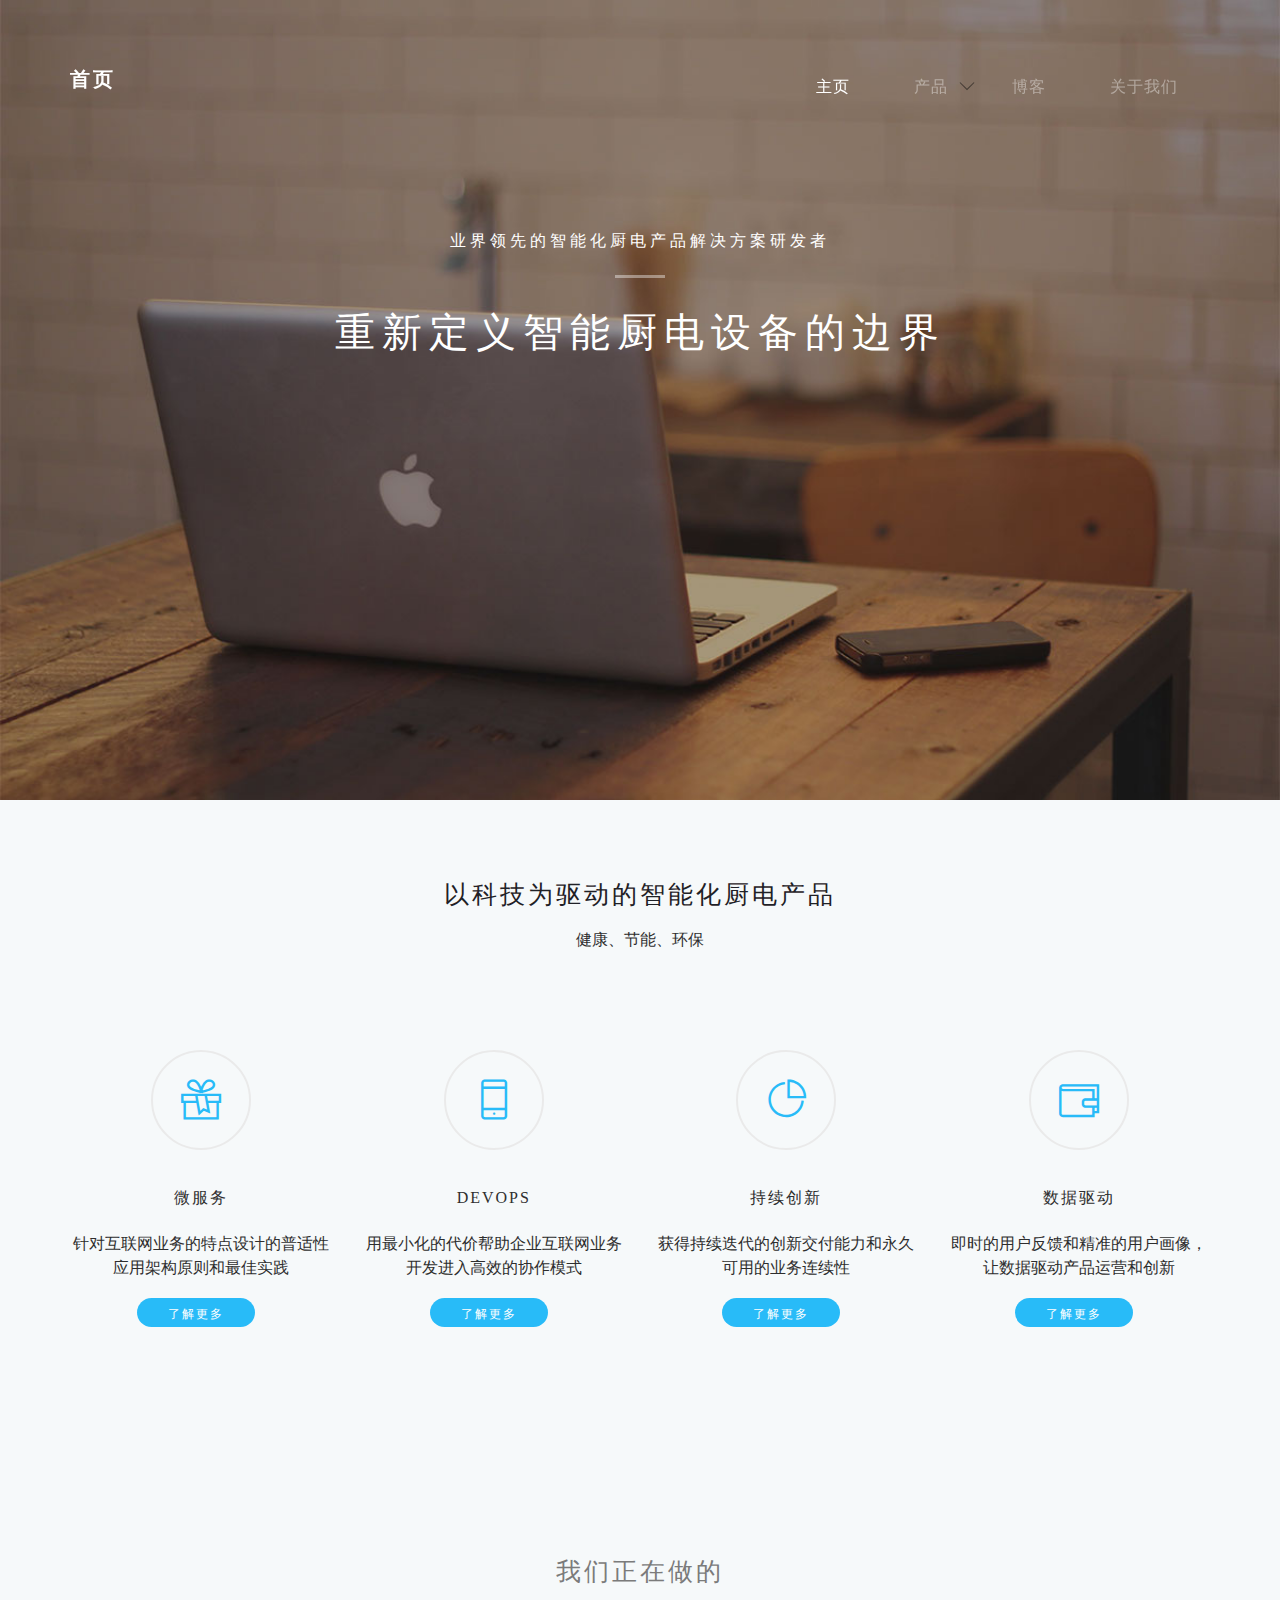
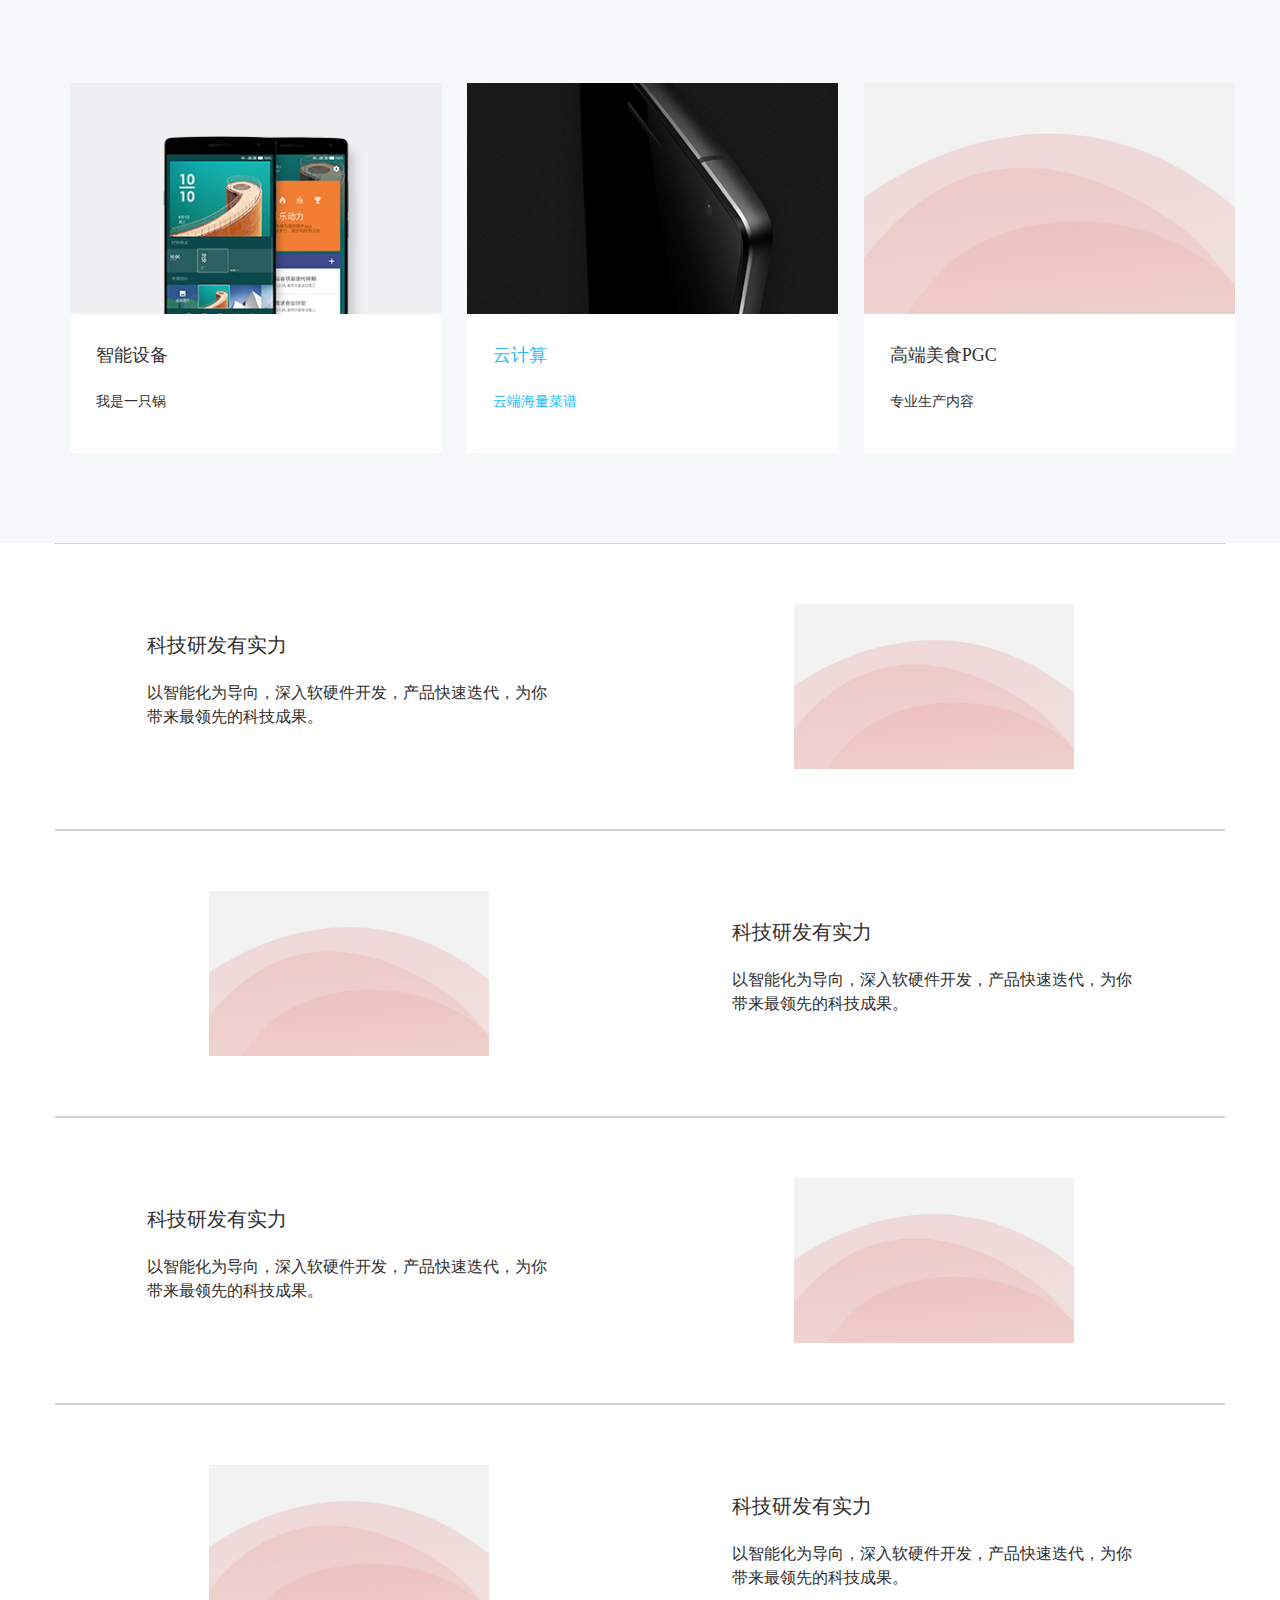
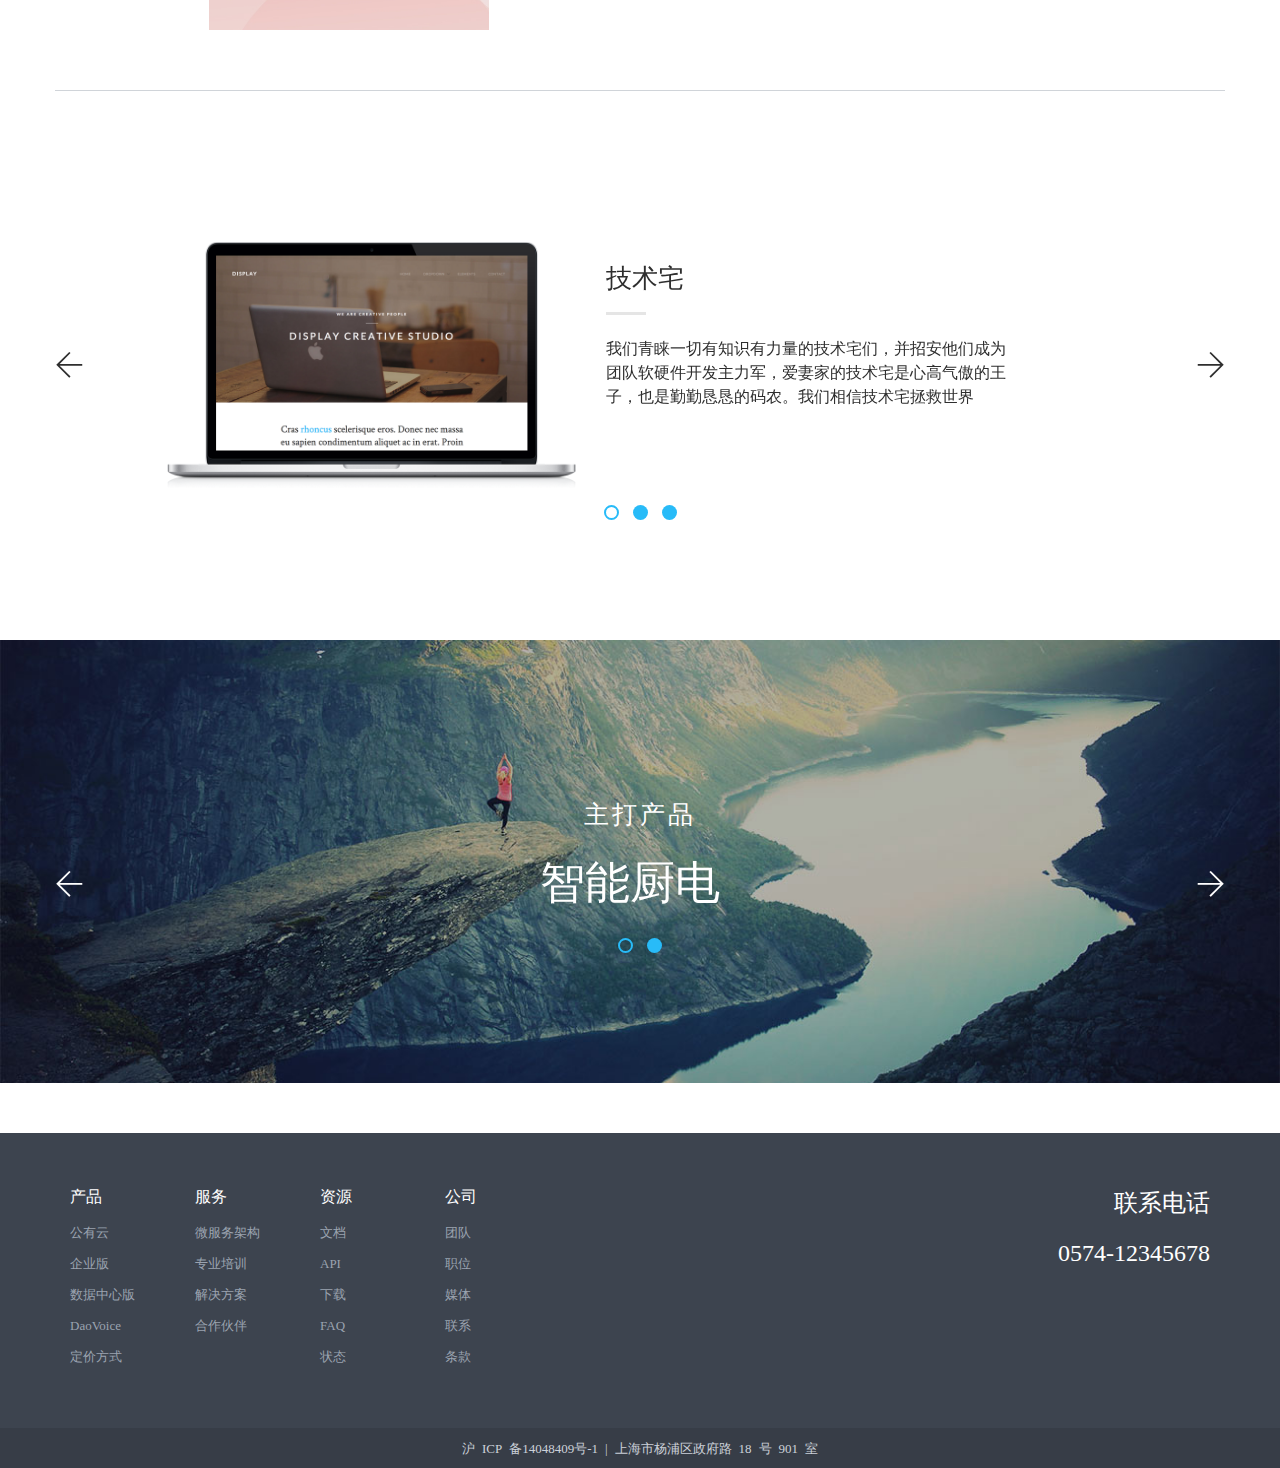
==== commit 6c7bb4cc: "aichensmart-1" ====
--- a/index.html
+++ b/index.html
@@ -137,7 +137,7 @@
 						<!-- FEATURE -->
 						<div class="row fh5co-feature-2">
 
-							<h2 class="fh5co-uppercase-heading-sm text-center">以科技为驱动的智能化厨电产品</h2>
+							<h2 class="fh5co-uppercase-heading-sm-ying text-center">以科技为驱动的智能化厨电产品</h2>
 							<p class="section-sub-heading text-center">健康、节能、环保</p>
 							<div class="fh5co-spacer fh5co-spacer-md"></div>
 
--- a/css/style.css
+++ b/css/style.css
@@ -1,6 +1,6 @@
 
 @font-face {
-  font-family: 'themify';
+  font-family: 'inherit';
   src: url("../fonts/themify/themify.eot?-fvbane");
   src: url("../fonts/themify/themify.eot?#iefix-fvbane") format("embedded-opentype"), url("../fonts/themify/themify.woff?-fvbane") format("woff"), url("../fonts/themify/themify.ttf?-fvbane") format("truetype"), url("../fonts/themify/themify.svg?-fvbane#themify") format("svg");
   font-weight: normal;
@@ -18,7 +18,7 @@
 }
 
 body {
-  font-family: -apple-system,BlinkMacSystemFont,Neue Haas Grotesk Text Pro,Arial Nova,Segoe UI,Helvetica Neue,\.PingFang SC,PingFang SC,Microsoft YaHei,Microsoft JhengHei,Source Han Sans SC,Noto Sans CJK SC,Source Han Sans CN,Noto Sans SC,Source Han Sans TC,Noto Sans CJK TC,Hiragino Sans GB,sans-serif;
+  font-family: 'inherit';
   font-size: 16px;
   line-height: 1.5;
   font-weight: 300;
@@ -823,7 +823,7 @@
   line-height: 26px;
   text-transform: uppercase;
   letter-spacing: 3px;
-  color: #7b7b7b;
+  color: #1f2126;
 }
 
 .form-group {
--- a/css/main.css
+++ b/css/main.css
@@ -1659,3 +1659,6 @@
     padding-bottom: 60px;
     padding-top: 60px;
 }*/
+.fh5co-uppercase-heading-sm{
+  color: #1f2126;
+}
--- a/css/count.css
+++ b/css/count.css
@@ -116,3 +116,9 @@
 .value .section-sub-heading {
     color: #f5f7fa;
 }
+/*about*/
+#fh5co-hero .fh5co-hero-wrap .fh5co-hero-intro > h2{
+  color: #fff;
+  font-size: 16px;
+  position: relative;;
+}
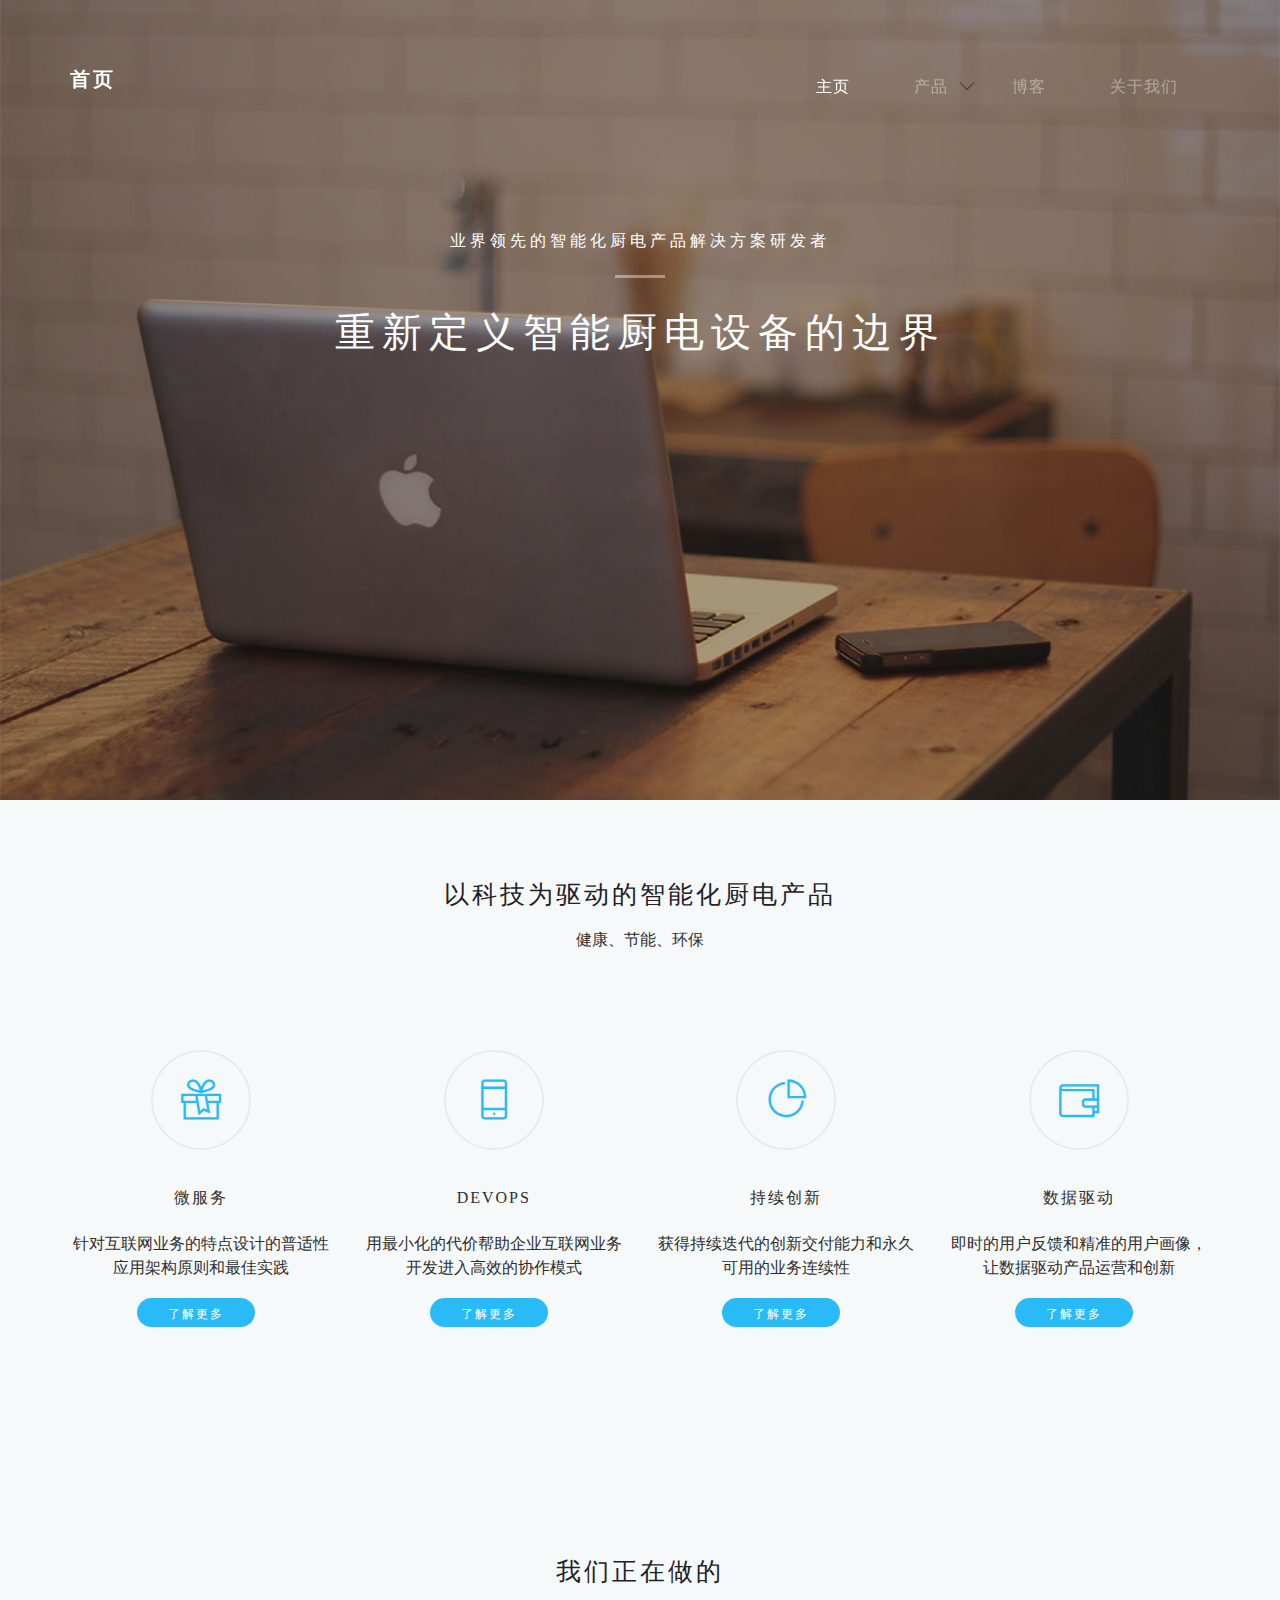
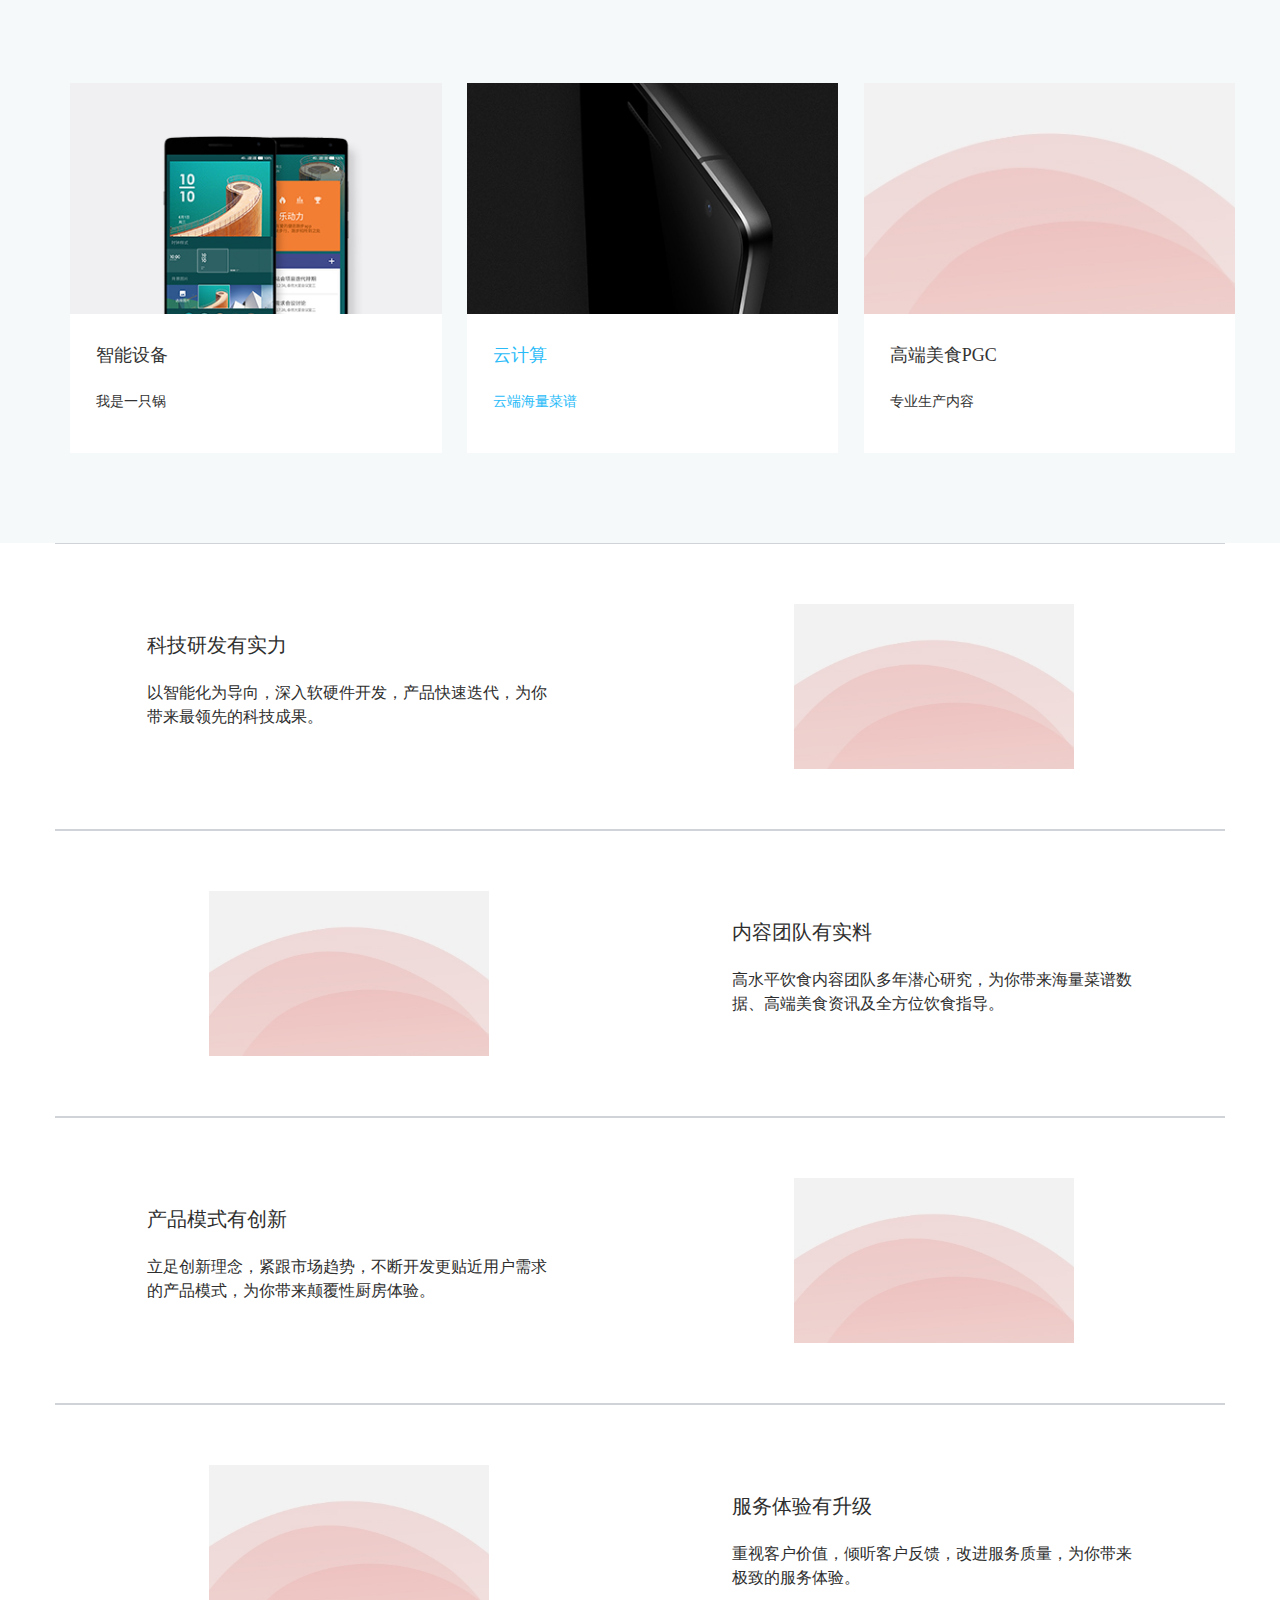
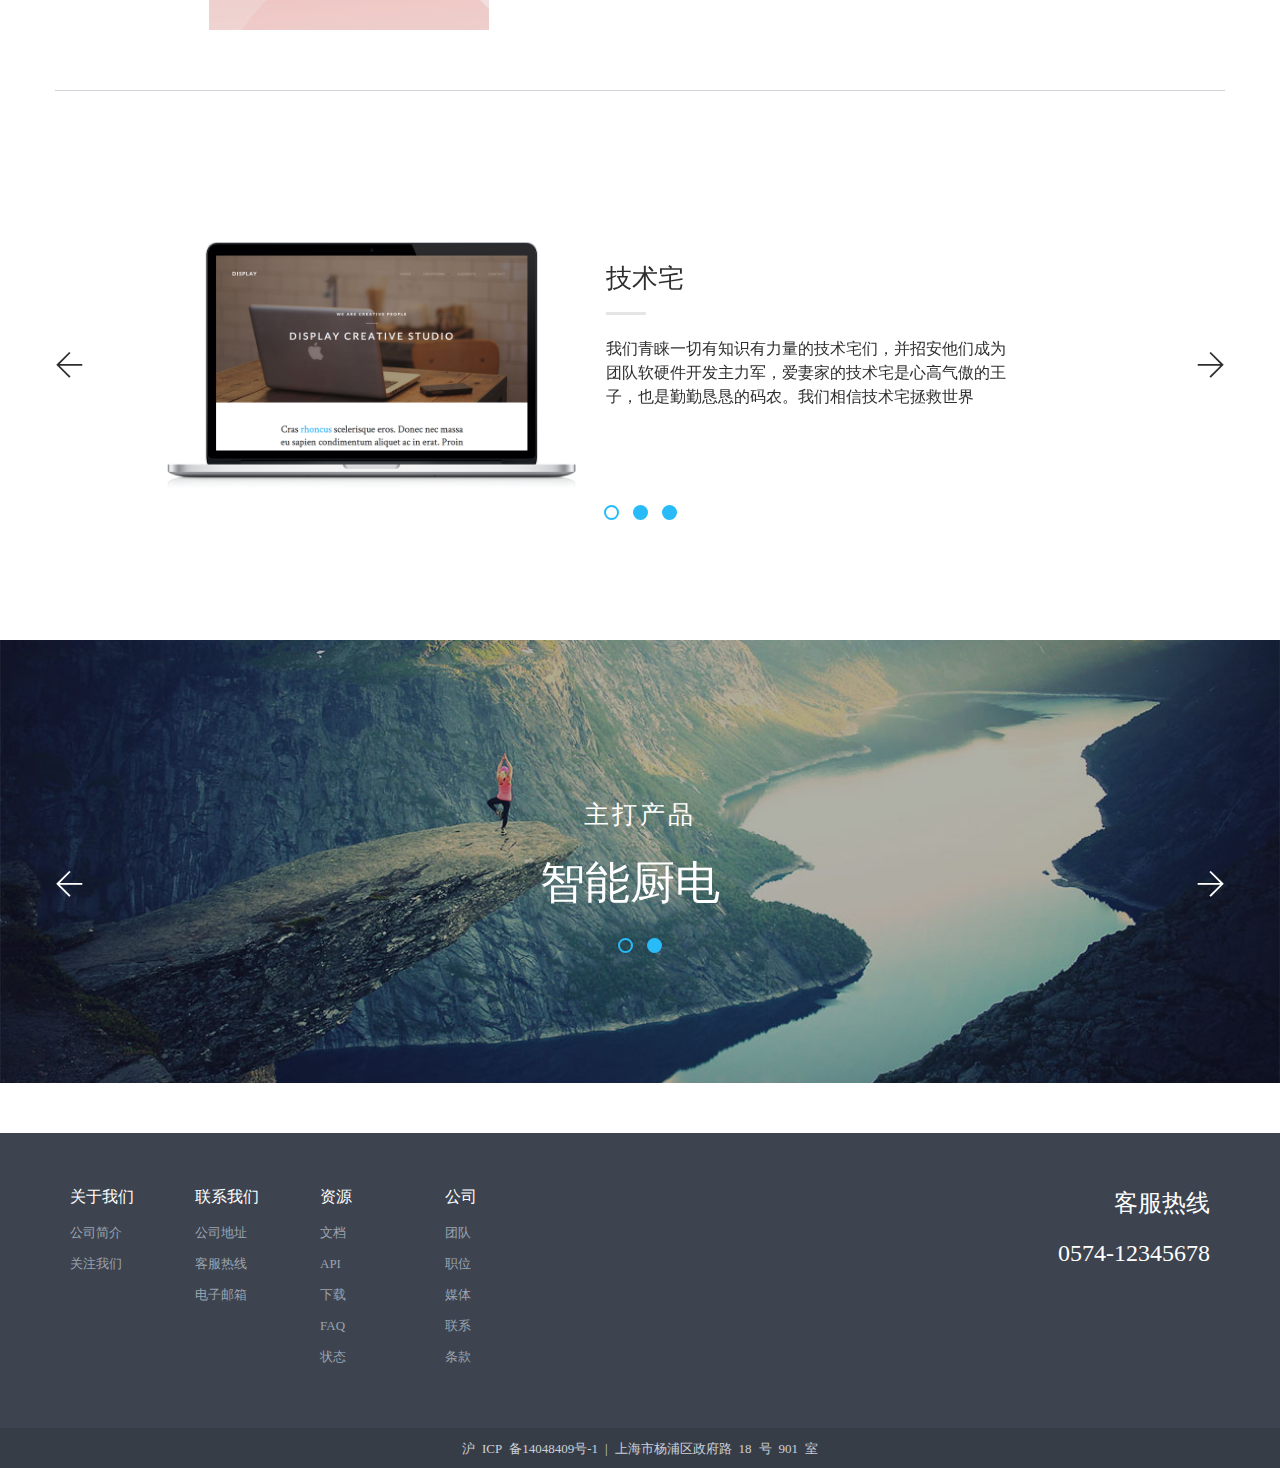
==== commit 91eb31d0: "add product" ====
--- a/index.html
+++ b/index.html
@@ -70,21 +70,21 @@
 								<a href="index.html">主页</a>
 							</li>
 							<li>
-								<a href="#" class="fh5co-sub-ddown">产品</a>
+								<a href="http://localhost:8080/product.html" class="fh5co-sub-ddown">产品</a>
 								 <ul class="fh5co-sub-menu">
-								 	<li><a href="left-sidebar.html">智能锅-1</a></li>
-								 	<li><a href="right-sidebar.html">智能锅-2</a></li>
-									<li><a href="#">智能锅-3</a></li>
+								 	<li><a href="http://localhost:8080/product.html#print">智能锅-1</a></li>
+								 	<li><a href="product.html">智能锅-2</a></li>
+									<li><a href="product.html">智能锅-3</a></li>
 									<li>
-										<a href="#" class="fh5co-sub-ddown">智能锅-4</a>
+										<a href="product.html" class="fh5co-sub-ddown">智能锅-4</a>
 										<ul class="fh5co-sub-menu">
-											<li><a href="#">智能锅-4-1</a></li>
-											<li><a href="#">智能锅-4-2</a></li>
-											<li><a href="#">智能锅-4-3</a></li>
-											<li><a href="#">智能锅-4-4</a></li>
+											<li><a href="product.html">智能锅-4-1</a></li>
+											<li><a href="product.html">智能锅-4-2</a></li>
+											<li><a href="product.html">智能锅-4-3</a></li>
+											<li><a href="product.html">智能锅-4-4</a></li>
 										</ul>
 									</li>
-									<li><a href="#">智能锅-5</a></li>
+									<li><a href="product.html">智能锅-5</a></li>
 								</ul>
 							</li>
 							<li><a href="http:localhost/wordpress4">博客</a></li>
@@ -137,7 +137,7 @@
 						<!-- FEATURE -->
 						<div class="row fh5co-feature-2">
 
-							<h2 class="fh5co-uppercase-heading-sm-ying text-center">以科技为驱动的智能化厨电产品</h2>
+							<h2 class="fh5co-uppercase-heading-sm text-center">以科技为驱动的智能化厨电产品</h2>
 							<p class="section-sub-heading text-center">健康、节能、环保</p>
 							<div class="fh5co-spacer fh5co-spacer-md"></div>
 
@@ -254,8 +254,8 @@
 							 	</div>
 								<div class="col-xs-12 col-sm-6-1  v-align">
 									<div class="context text-left">
-										<h3>科技研发有实力</h3>
-										<p>以智能化为导向，深入软硬件开发，产品快速迭代，为你带来最领先的科技成果。</p>
+										<h3>内容团队有实料</h3>
+										<p>高水平饮食内容团队多年潜心研究，为你带来海量菜谱数据、高端美食资讯及全方位饮食指导。</p>
 									</div>
 								</div>
 								</div>
@@ -276,8 +276,8 @@
 							</div>
 							<div class="col-xs-12 col-sm-6-1 col-sm-pull-6 v-align">
 								<div class="context text-left">
-									<h3>科技研发有实力</h3>
-									<p>以智能化为导向，深入软硬件开发，产品快速迭代，为你带来最领先的科技成果。</p>
+									<h3>产品模式有创新</h3>
+									<p>立足创新理念，紧跟市场趋势，不断开发更贴近用户需求的产品模式，为你带来颠覆性厨房体验。</p>
 								</div>
 							</div>
 							</div>
@@ -298,8 +298,8 @@
 							</div>
 							<div class="col-xs-12 col-sm-6-1  v-align">
 								<div class="context text-left">
-									<h3>科技研发有实力</h3>
-									<p>以智能化为导向，深入软硬件开发，产品快速迭代，为你带来最领先的科技成果。</p>
+									<h3>服务体验有升级</h3>
+									<p>重视客户价值，倾听客户反馈，改进服务质量，为你带来极致的服务体验。</p>
 								</div>
 							</div>
 							</div>
@@ -409,42 +409,30 @@
 			<div class="row1">
 				<div class="col-xs-12 col-sm-2">
 					<div class="list-header">
-						<a class="collapsed" data-toggle="collapse" href="#footer1-links-products">产品</a>
+						<a class="collapsed" data-toggle="collapse" href="#footer1-links-products">关于我们</a>
 					</div>
 					<ul id="footer1-links-products" class="list-links collapse">
 						<li>
-							<a href="/cloud/overview.html">公有云</a>
-						</li>
-						<li>
-							<a href="/enterprise/dce.html">企业版</a>
-						</li>
-						<li>
-							<a href="/datacenter/index.html">数据中心版</a>
-						</li>
-						<li>
-							<a href="/cloud/voice.html">DaoVoice</a>
-
-						<li>
-						<a href="/pricing.html">定价方式</a>
+							<a href="/cloud/overview.html">公司简介</a>
+						</li>
+						<li>
+							<a href="/enterprise/dce.html">关注我们</a>
 						</li>
 					</ul>
 				</div>
 				<div class="col-xs-12 col-sm-2">
 					<div class="list-header">
-						<a class="collapsed" data-toggle="collapse" href="#footer1-links-others">服务</a>
+						<a class="collapsed" data-toggle="collapse" href="#footer1-links-others">联系我们</a>
 					</div>
 					<ul id="footer1-links-others" class="list-links collapse">
 						<li>
-							<a href="/microservices.html">微服务架构</a>
-						</li>
-						<li>
-							<a href="/training.html">专业培训</a>
-						</li>
-						<li>
-							<a href="/solution.html">解决方案</a>
-						</li>
-						<li>
-							<a href="/partners.html">合作伙伴</a>
+							<a href="/microservices.html">公司地址</a>
+						</li>
+						<li>
+							<a href="/training.html">客服热线</a>
+						</li>
+						<li>
+							<a href="/solution.html">电子邮箱</a>
 						</li>
 					</ul>
 				</div>
@@ -495,7 +483,7 @@
 				<div class="col-xs-12 col-sm-4">
 					<div class="mailing-list-form">
 						<form id="mc-embedded-subscribe-form" class="validate" novalidate="" target="_blank" name="mc-embedded-subscribe-form" method="post" action="//daocloud.us10.list-manage.com/subscribe/post?u=68dc27c820189c135aa385c92&id=69f16760b3">
-							<div class="input-text">联系电话</div>
+							<div class="input-text">客服热线</div>
 							<div class="input-text">0574-12345678</div>
 							<div aria-hidden="true" style="position:absolute;left:-5000px">
 								<input type="text" value="" tabindex="-1" name="b_68dc27c820189c135aa385c92_22be61cd23">
--- a/css/count.css
+++ b/css/count.css
@@ -122,3 +122,18 @@
   font-size: 16px;
   position: relative;;
 }
+/*PRODUCT产品*/
+#fh5co-feature-ying {
+    background: #f6f9fa none repeat scroll 0 0;
+    padding: 1em 0;
+}
+/*字体样式*/
+.fh5co-uppercase-heading-sm{
+  color: #1f2126;
+}
+/*大图的调整*/
+.img-responsive-ying {
+    display: block;
+    height: auto;
+    max-width: 250%;
+}
